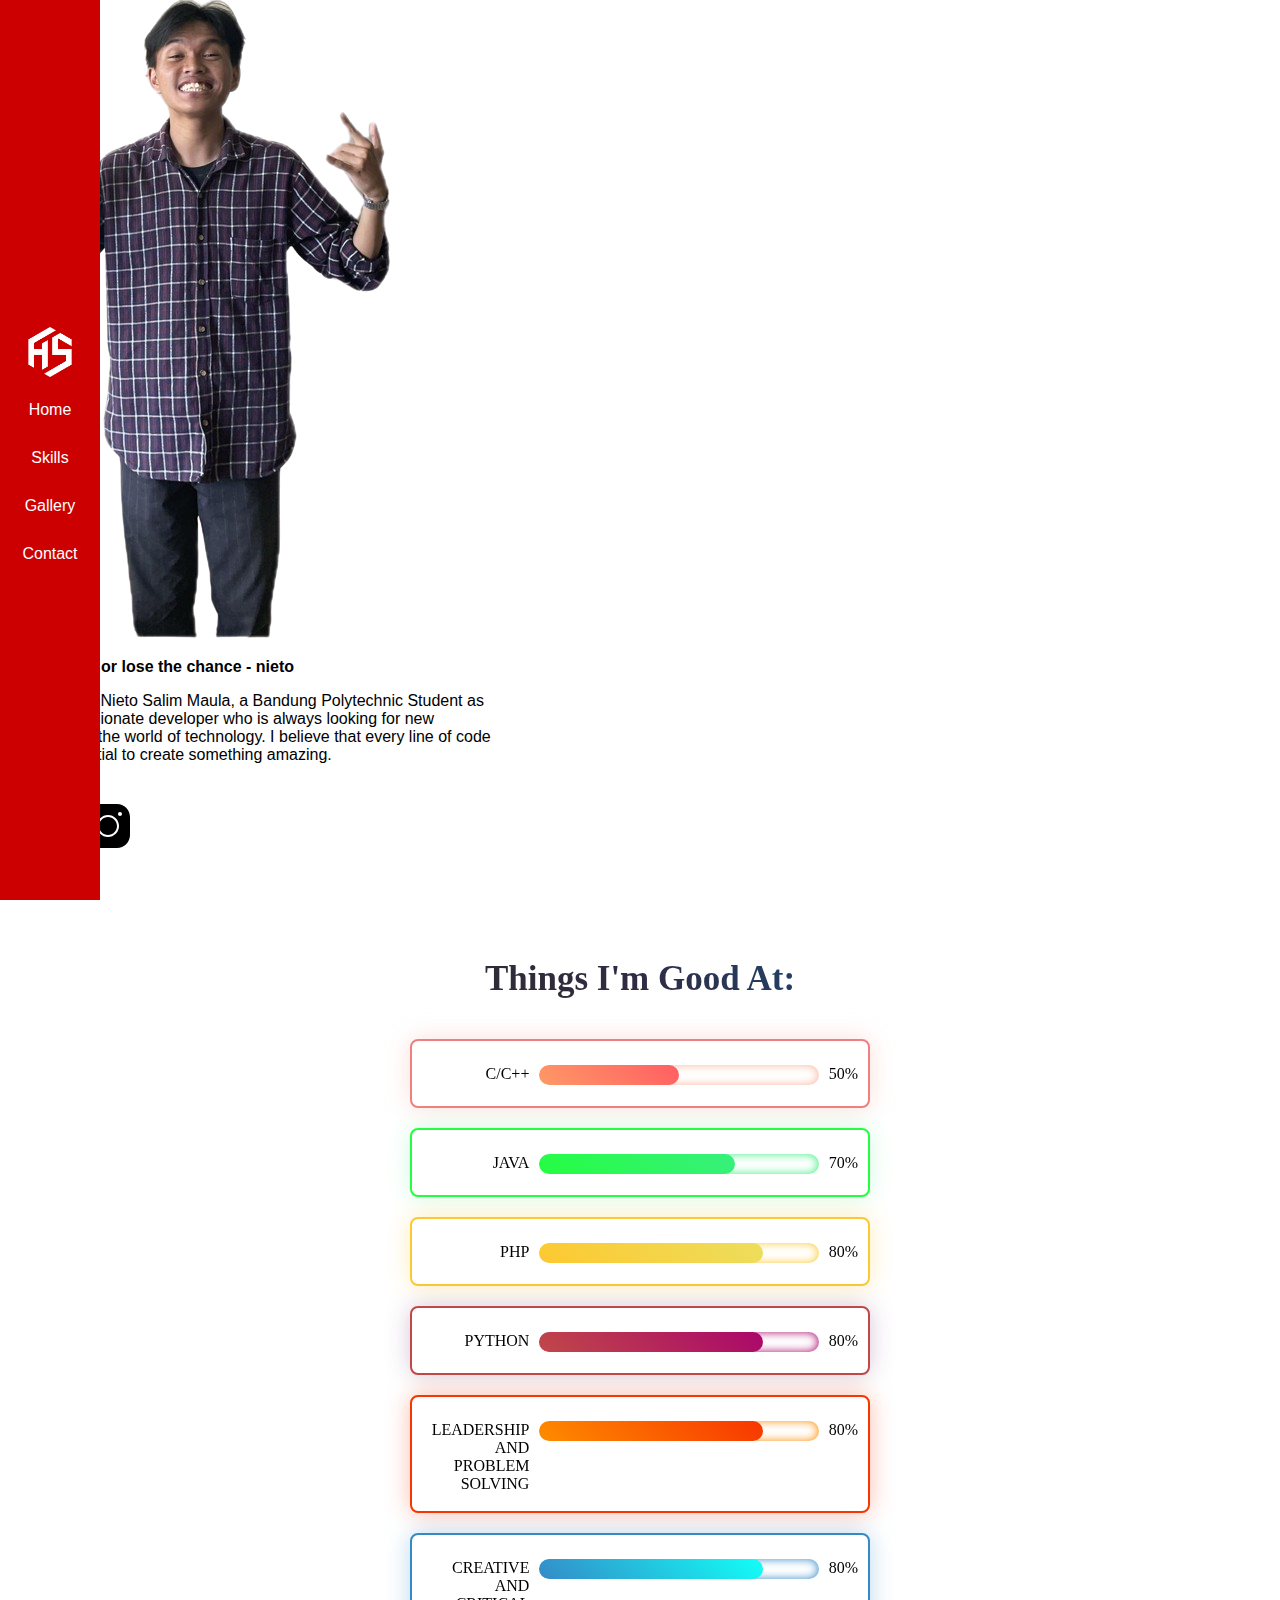
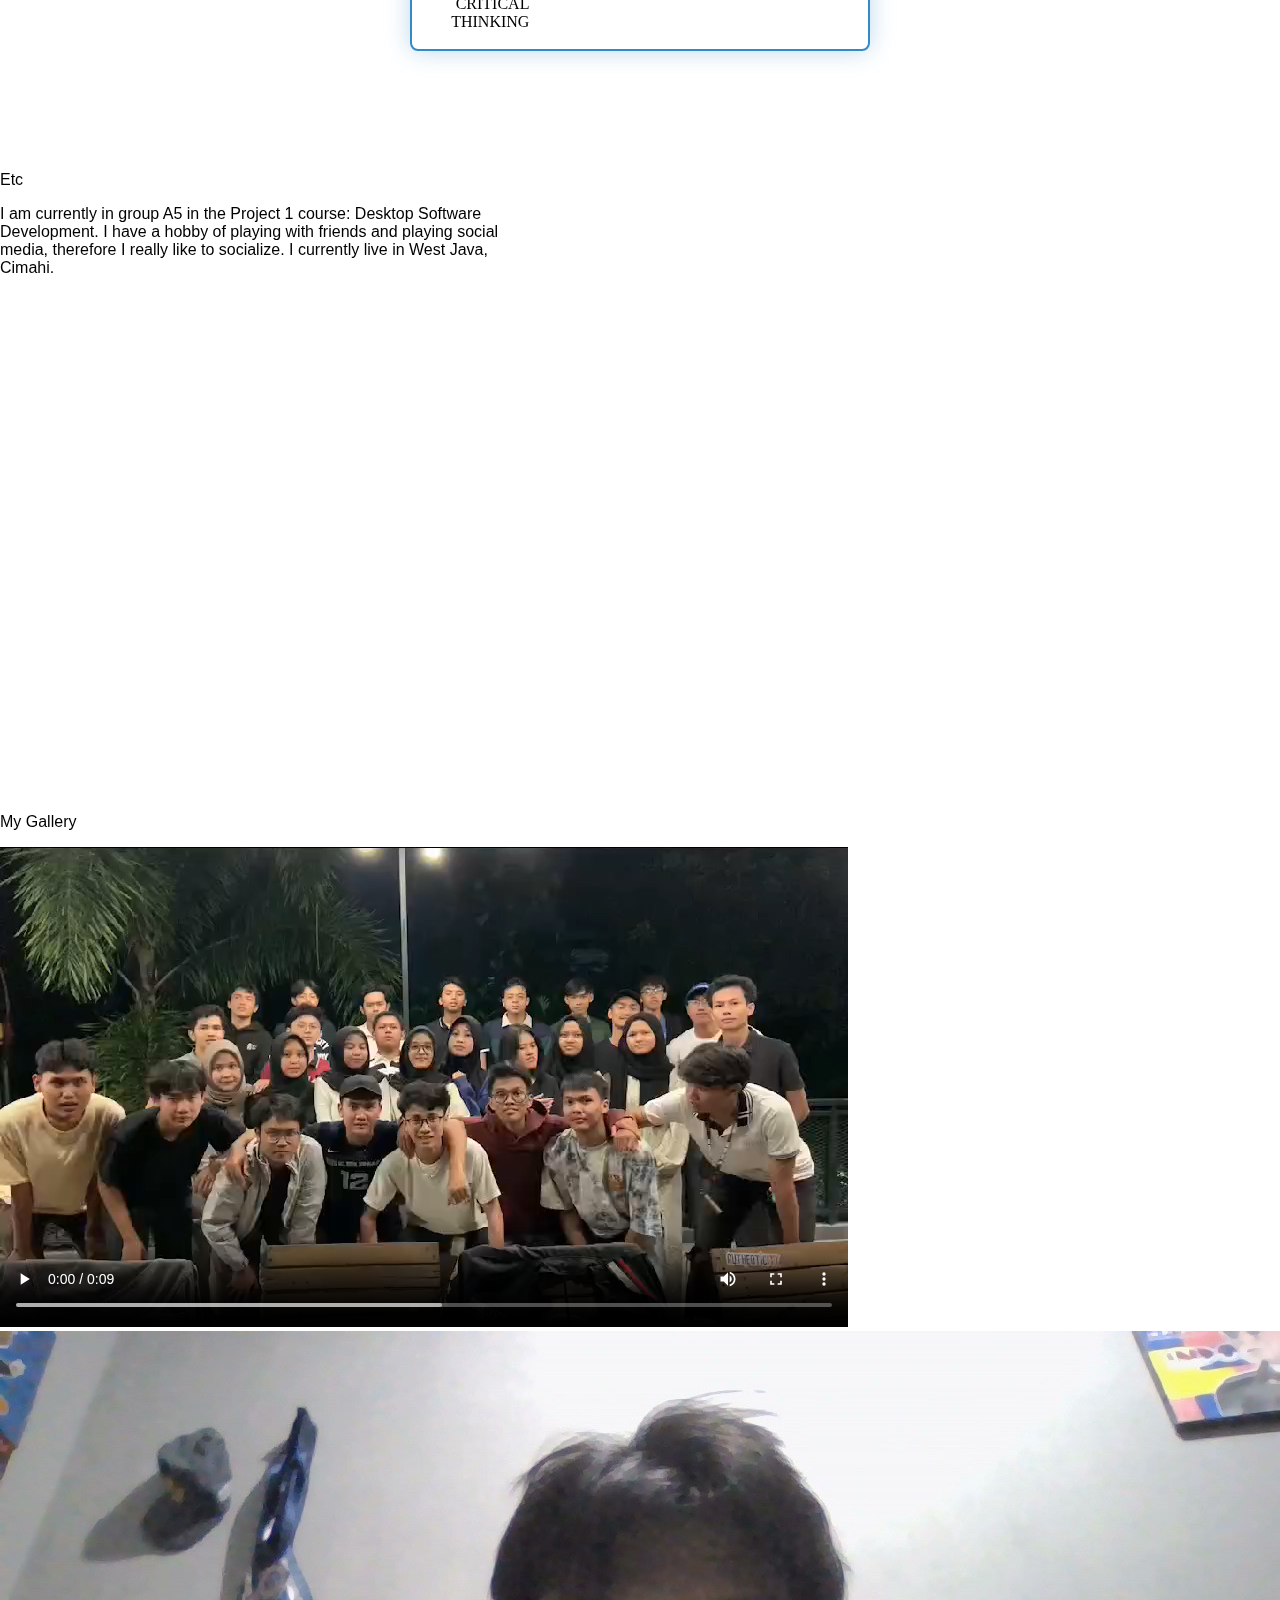
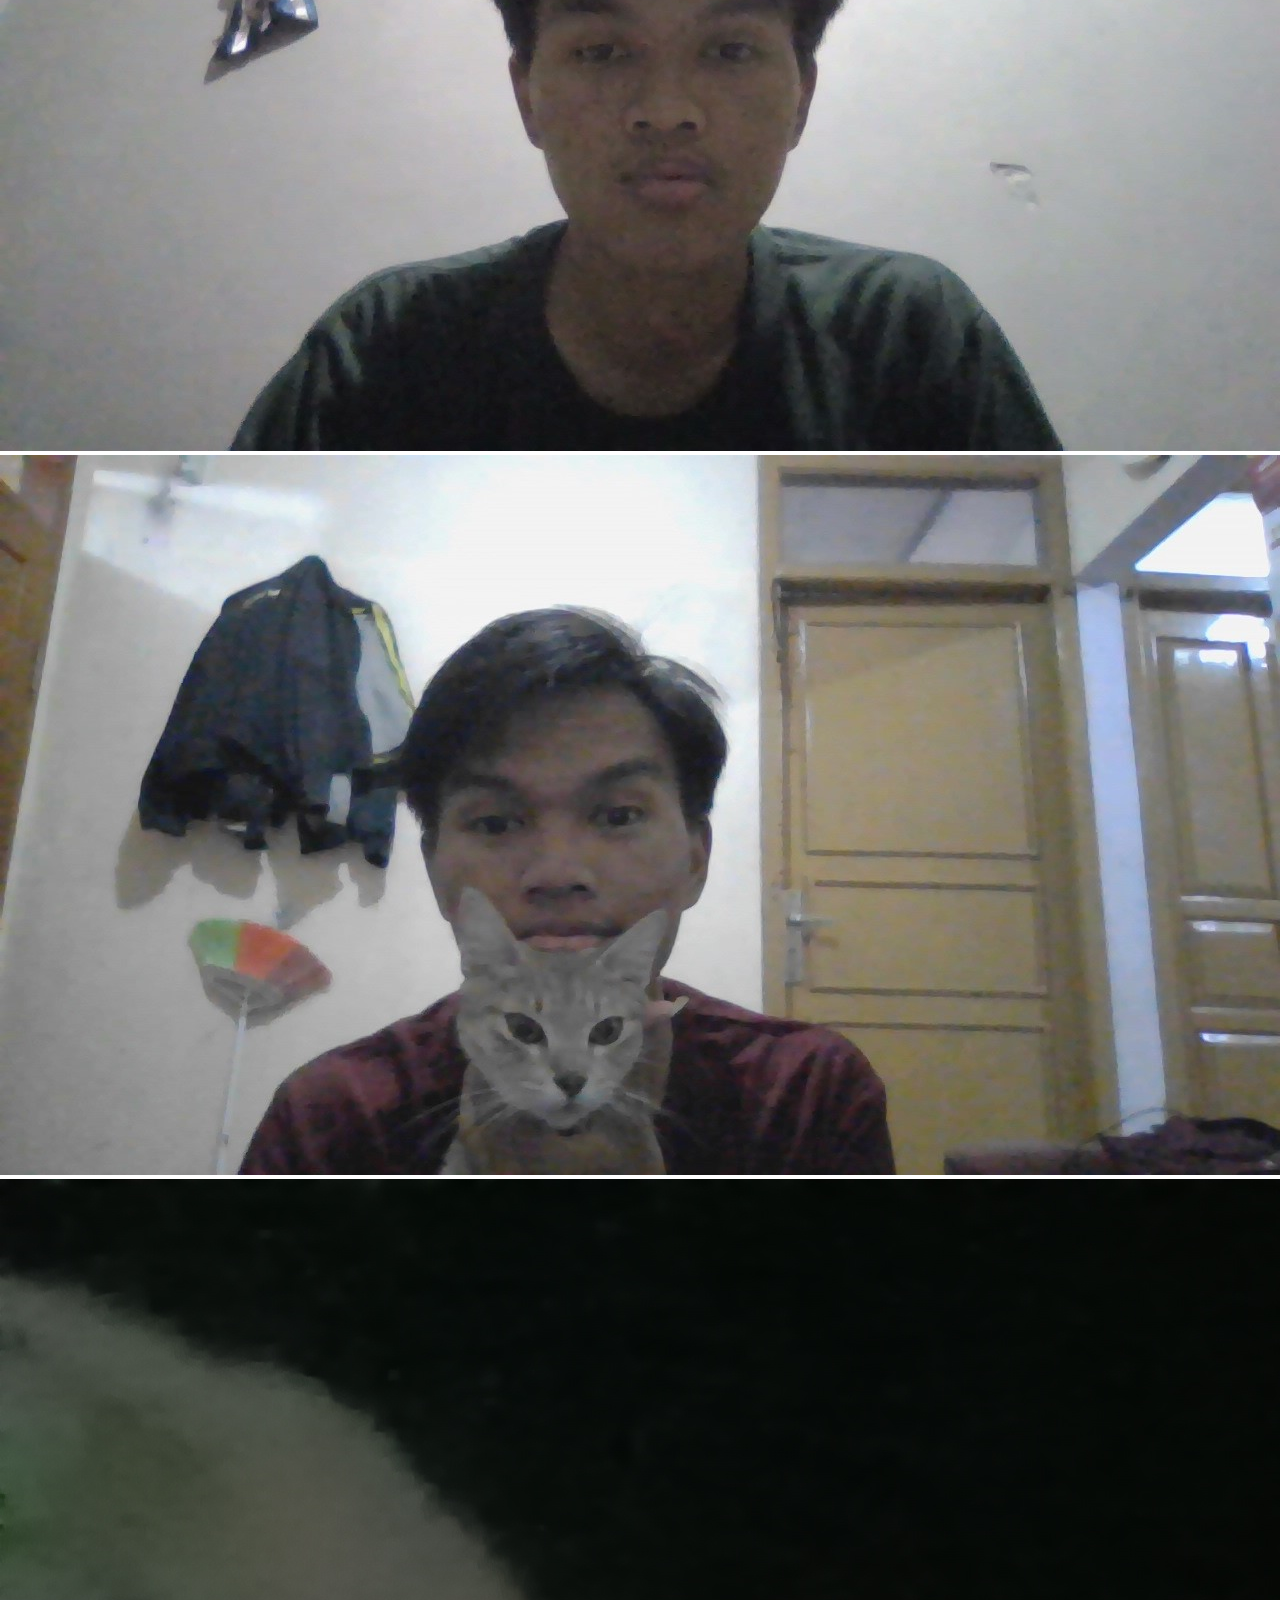
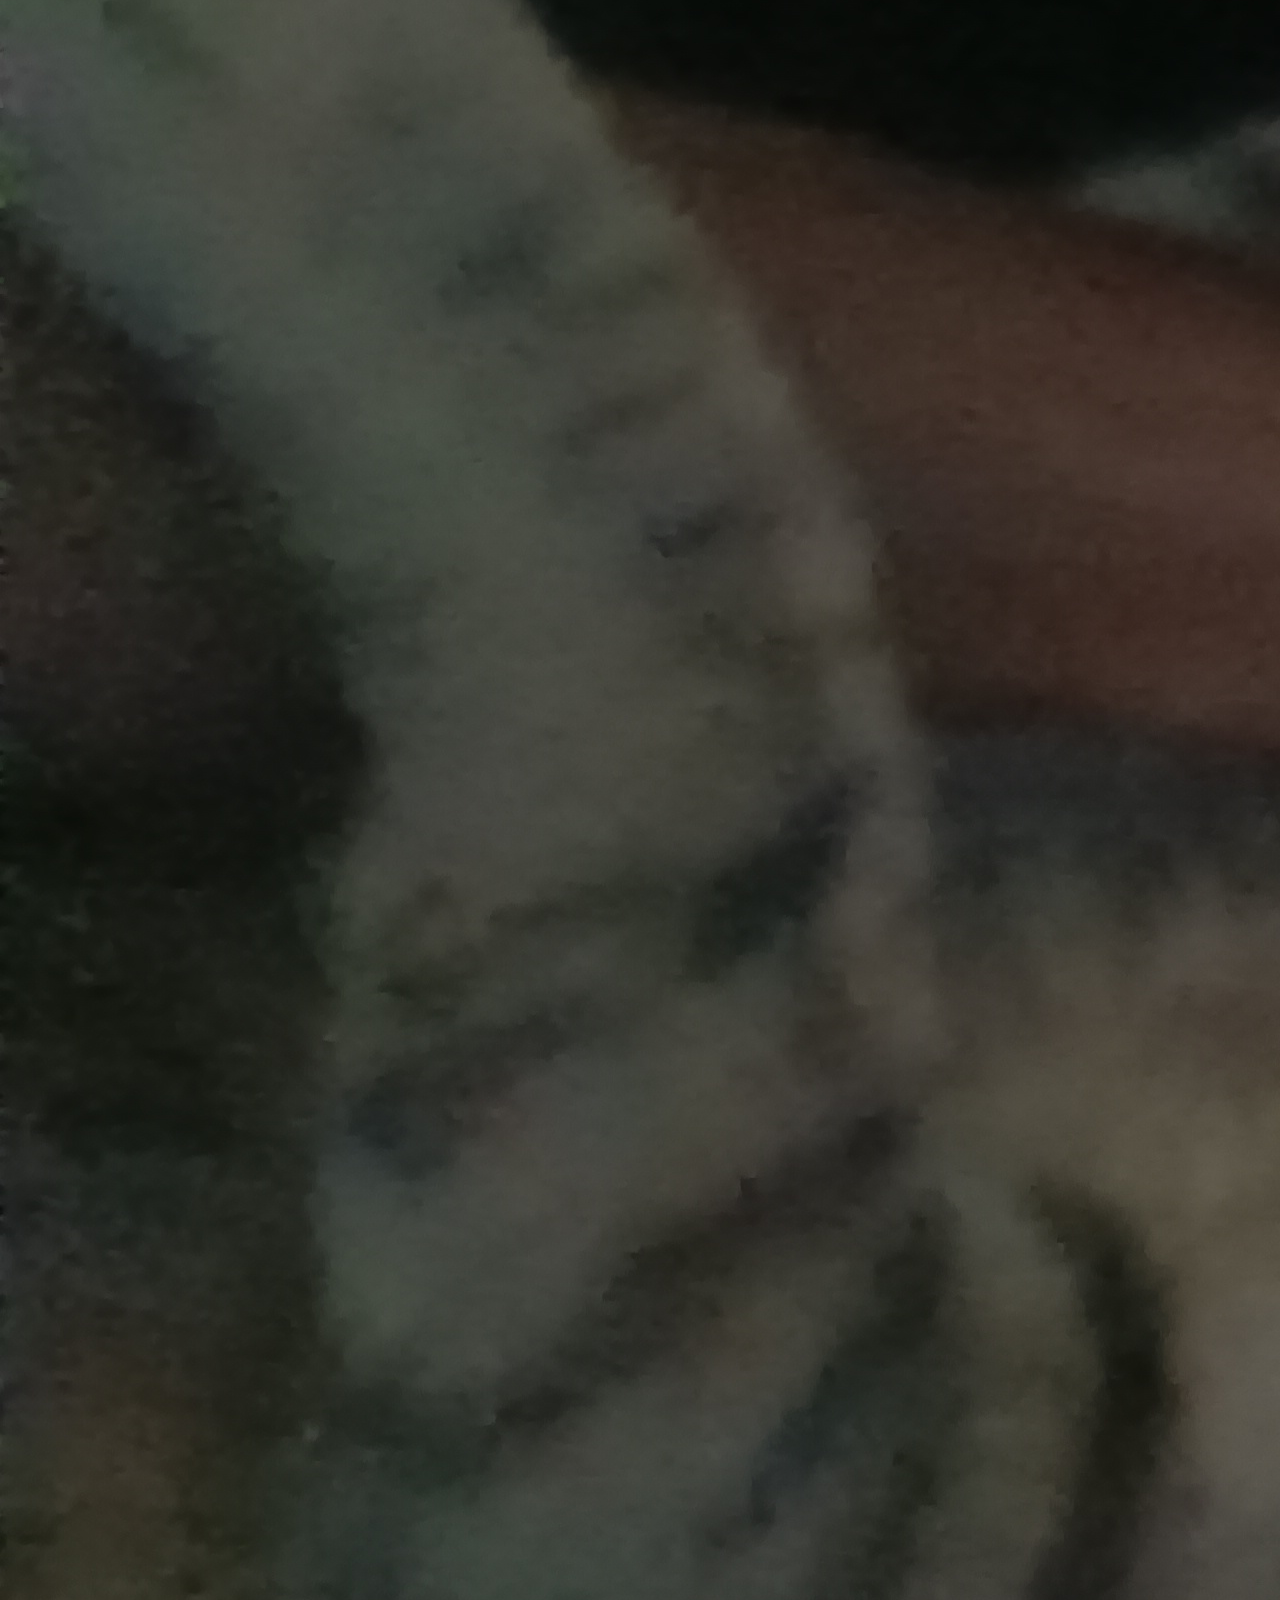
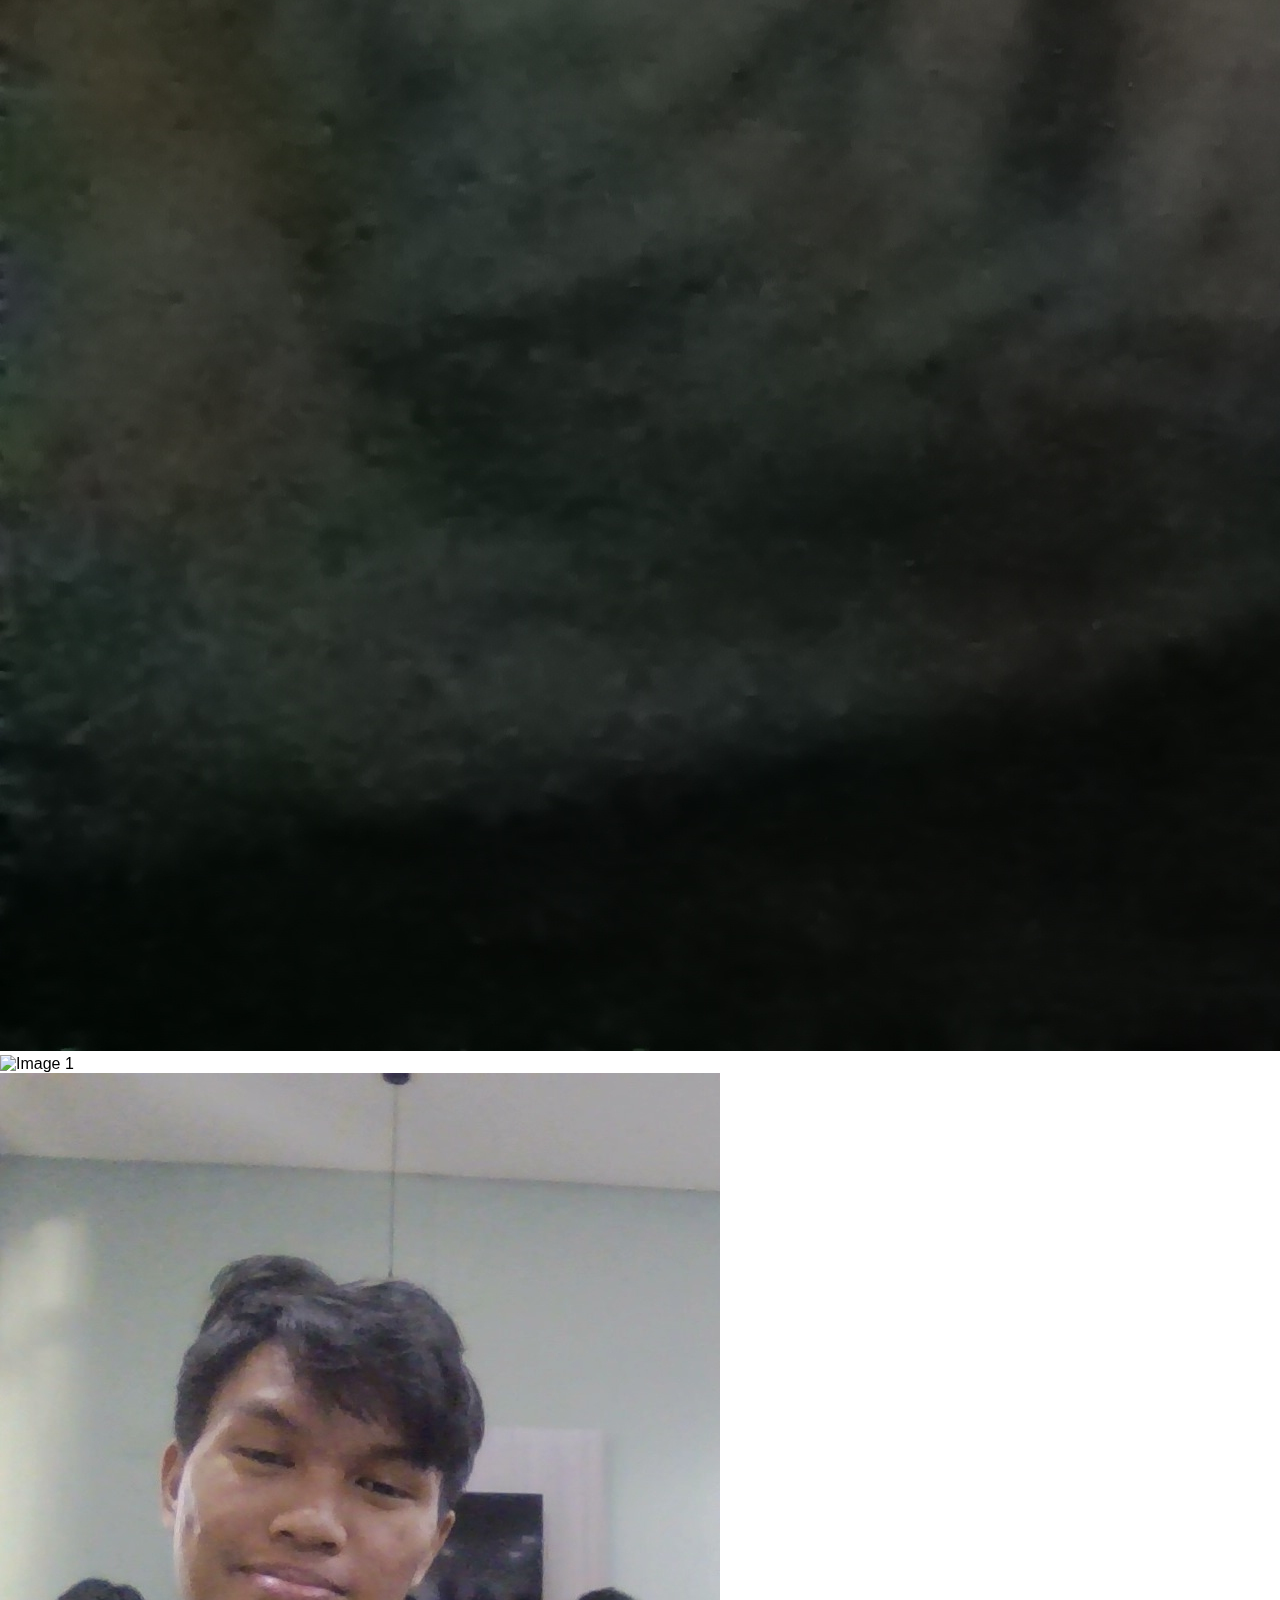
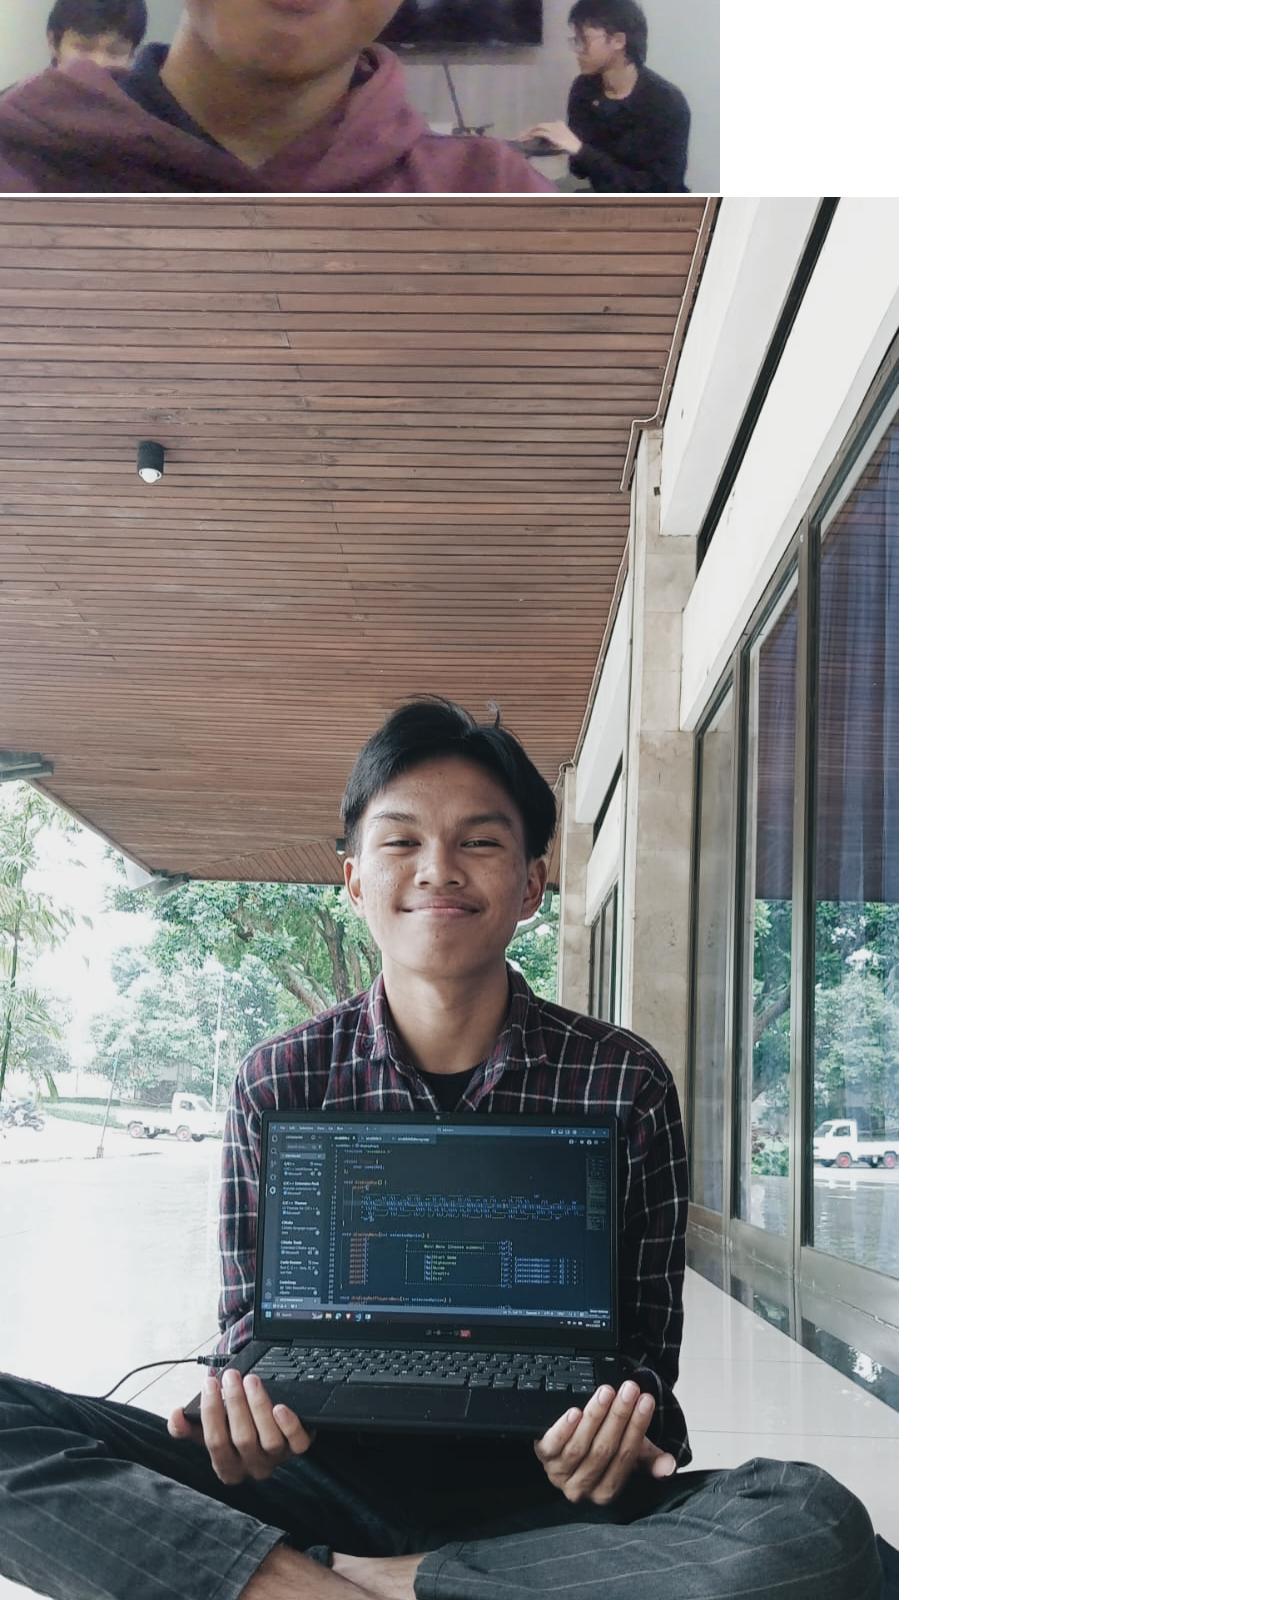
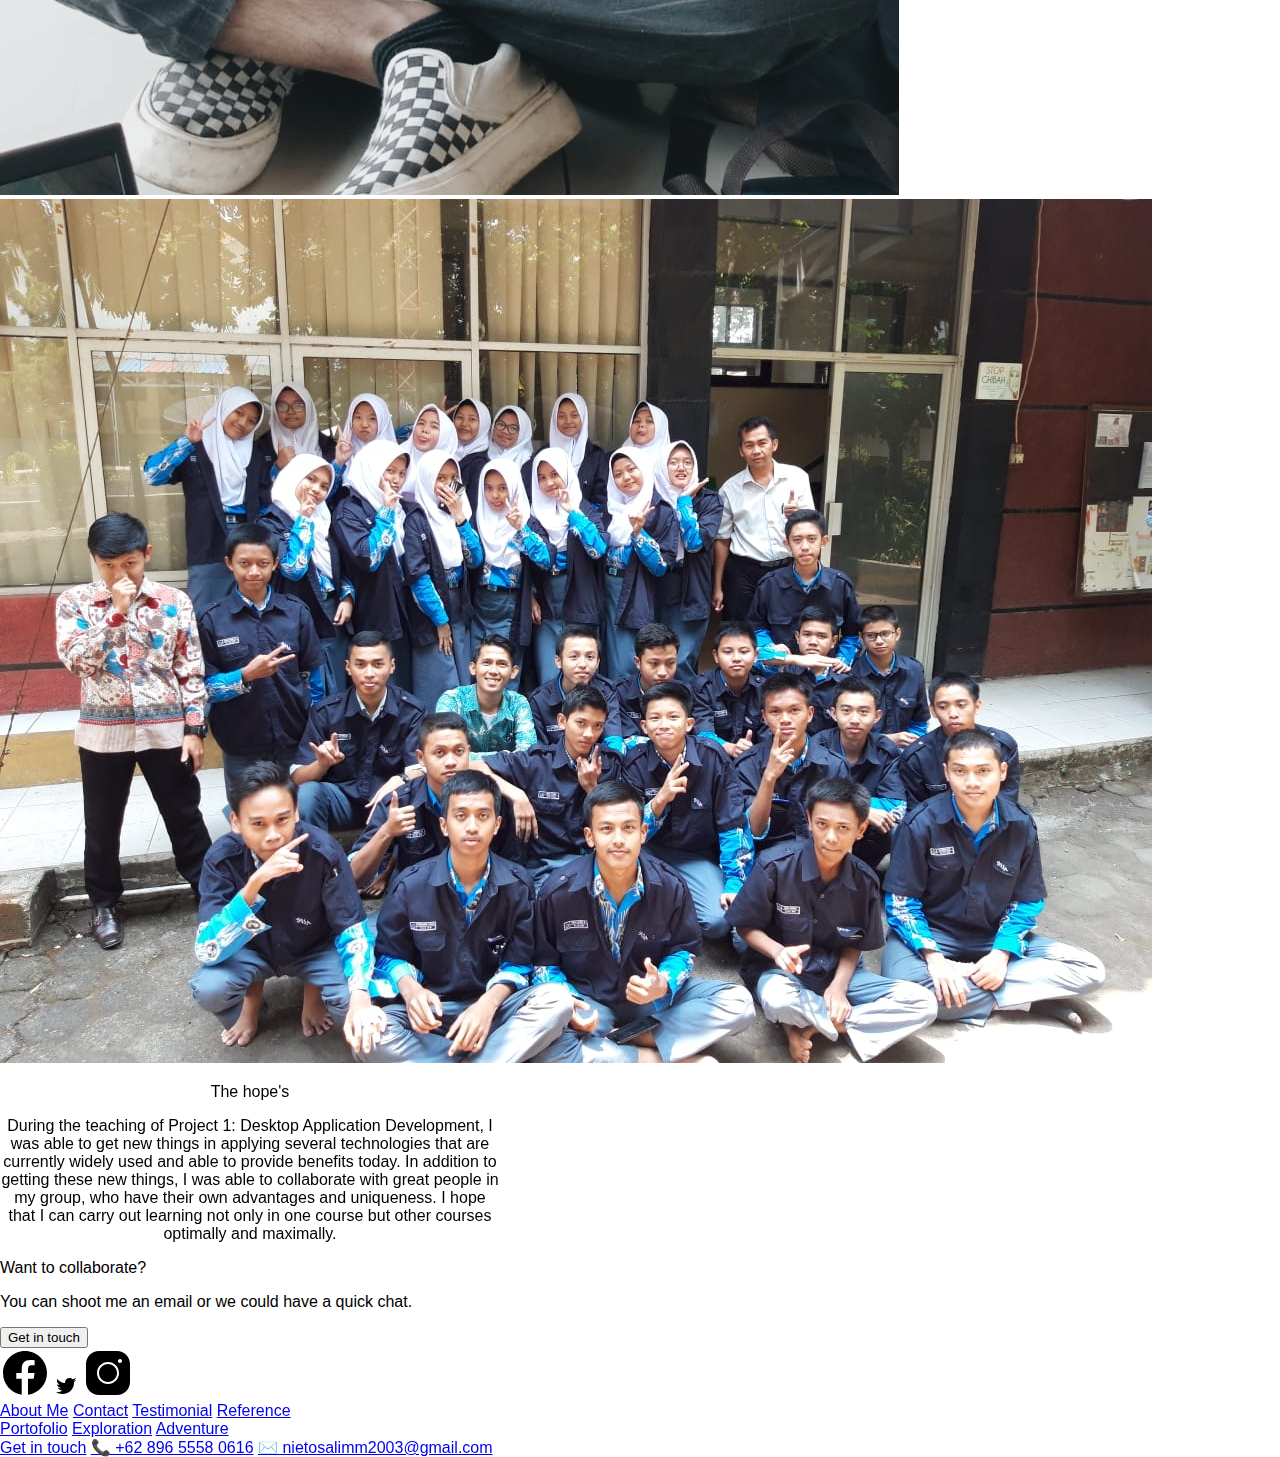
==== index.html @ 9c53ba87 "first web static" ====
<!DOCTYPE html>
<html lang="en">
<head>
    <meta charset="UTF-8">
    <meta http-equiv="X-UA-Compatible" content="IE=edge">
    <meta name="viewport" content="width=device-width, initial-scale=1.0">
    <title>A5 | Nieto Salim Maula</title>
    <link rel="stylesheet" type="text/css" href="css/styles.css" />
    <script src="https://cdn.tailwindcss.com"></script>
    <script>
        tailwind.config = {
            theme: {
                container: {
                    center: true,
                    padding: {
                        DEFAULT: "1rem",
                        lg: "135px"
                    }
                }
            }
        }
    </script>
</head>

<body>
    <!-- Header -->
    <section class="w-full bg-[#D0DDEB] h-screen">
        <div class="flex flex-col container h-full">
            <!-- Navbar -->
            <nav id="navbar">
                <ul>
                    <center>
                        <li><img src="img/a5logo.png" width="50" height="50"></li>
                        <li><a href="#home">Home</a></li>
                        <li><a href="#mySkills">Skills</a></li>
                        <li><a href="#gallery">Gallery</a></li>
                        <li><a href="#collaborate">Contact</a></li>
                    </center>
                </ul>
            </nav>                      
            <!-- End Navbar -->
    
            <!-- Introduction -->
            <section id="home">
                <div class="flex grow flex-row">
                    <!-- Right Side (Formerly Left Side) -->
                    <div class="hidden lg:grid w-1/2">
                        <img src="img/nieto-rmv.png" class="w-5/6 place-self-end mt-8" />
                    </div>
        
                    <!-- Left Side (Formerly Right Side) -->
                    <div class="flex flex-col justify-center lg:w-1/2 w-full pl-8 pr-8">
                        <p class="text-[40px] lg:text-[60px] leading-tight font-medium mb-4">
                            <b>Take the risk or lose the chance - nieto</b>
                        </p>
                        <p class="text-[24px] mb-8">
                            Welcome! I'm Nieto Salim Maula, a Bandung Polytechnic Student as well as a passionate developer who is always looking for new challenges in the world of technology. I believe that every line of code has the potential to create something amazing.
                        </p>
        
                        <div class="inline-flex mt-4 space-x-[24px]">
                            <button class="px-[16px] py-[8px] lg:text-[24px] lg:py-[12px] lg:px-[40px] bg-black rounded-full text-white hover:shadow-lg"><a href="https://drive.google.com/drive/folders/1TDR8lR7TidVUwy-FdUUFxjuRoNlSUWvR?usp=drive_link">Let's Work</a></button>
                        </div>
                        <div class="inline-flex space-x-[24px] mt-8">
                            <img src="img/icons8-facebook.svg" class="w-[24px]"/>
                            <img src="img/icons8-twitter.svg" class="w-[24px]"/>
                            <img src="img/icons8-instagram.svg" class="w-[24px]"/>
                        </div>
                    </div>
                </div>
            </section>
            <!-- End Introduction -->
        </div>
    </section>
    <!-- End Header -->

    <section id="mySkills" class="MySkills">
        <div class="container">
            <h2>Things I'm Good At:</h2>
                <div class="skills">
                    <span class="name">C/C++</span>
                        <div class="percent">
                            <div class="progress" style="width: 50%;"></div>
                        </div>
                    <span class="value">50%</span>
                </div>
                <div class="skills">
                    <span class="name">Java</span>
                        <div class="percent">
                            <div class="progress" style="width: 70%;"></div>
                        </div>
                    <span class="value">70%</span>
                </div>
                <div class="skills">
                    <span class="name">PHP</span>
                        <div class="percent">
                            <div class="progress" style="width: 80%;"></div>
                        </div>
                    <span class="value">80%</span>
                </div>
                <div class="skills">
                    <span class="name">Python</span>
                        <div class="percent">
                            <div class="progress" style="width: 80%;"></div>
                        </div>
                    <span class="value">80%</span>
                </div>
                <div class="skills">
                    <span class="name">Leadership and Problem Solving</span>
                        <div class="percent">
                            <div class="progress" style="width: 80%;"></div>
                        </div>
                    <span class="value">80%</span>
                </div>
                <div class="skills">
                    <span class="name">Creative and critical thinking</span>
                        <div class="percent">
                            <div class="progress" style="width: 80%;"></div>
                        </div>
                    <span class="value">80%</span>
                </div>
    </section>

    <!-- Portofolio -->
    <section id="gallery" class="w-full container mt-[100px]">
        <p class="text-[50px] font-bold"> Etc</p>
        <p class="text-[24px] mb-8">
            I am currently in group A5 in the Project 1 course: Desktop Software Development. I have a hobby of playing with friends and playing social media, therefore I really like to socialize. I currently live in West Java, Cimahi.
        </p>

        <center><iframe src="https://www.google.com/maps/embed?pb=!1m18!1m12!1m3!1d7922.16680124827!2d107.53746819057923!3d-6.880611870869131!2m3!1f0!2f0!3f0!3m2!1i1024!2i768!4f13.1!3m3!1m2!1s0x2e68e44f133c909d%3A0xe148c268acdb6478!2sKarangmekar%2C%20Kec.%20Cimahi%20Tengah%2C%20Kota%20Cimahi%2C%20Jawa%20Barat!5e0!3m2!1sid!2sid!4v1709049627277!5m2!1sid!2sid" width="800" height="500" style="border:0;" allowfullscreen="" loading="lazy" referrerpolicy="no-referrer-when-downgrade"></iframe></center>

        <div class="inline-flex space-x-[24px] mt-[80px] text-[20px] text-neutral-500 truncate">
            <p class="text-[50px] font-bold">My Gallery</p>
        </div>
        <div class="grid grid-cols-2 lg:grid-cols-3 gap-[40px] mt-[20px]">
            <div class="aspect-square bg-zinc-100 rounded-xl">
                <video controls class="object-cover w-full h-full rounded-xl">
                    <source src="img/nieto.mp4" type="video/mp4">
                    Your browser does not support the video tag.
                </video>
            </div>
            <div class="aspect-square bg-zinc-100 rounded-xl">
                <img src="img/nietopp1.jpg" alt="Image 1" class="object-cover w-full h-full rounded-xl">
            </div>
            <div class="aspect-square bg-zinc-100 rounded-xl">
                <img src="img/nietopp2.jpg" alt="Image 1" class="object-cover w-full h-full rounded-xl">
            </div>
            <div class="aspect-square bg-zinc-100 rounded-xl">
                <img src="img/nietopp3.jpg" alt="Image 1" class="object-cover w-full h-full rounded-xl">
            </div>
            <div class="aspect-square bg-zinc-100 rounded-xl">
                <img src="img/nietopp4.jpg" alt="Image 1" class="object-cover w-full h-full rounded-xl">
            </div>
            <div class="aspect-square bg-zinc-100 rounded-xl">
                <img src="img/nietopp5.jpg" alt="Image 1" class="object-cover w-full h-full rounded-xl">
            </div>
            <div class="aspect-square bg-zinc-100 rounded-xl">
                <img src="img/nietopp6.jpg" alt="Image 1" class="object-cover w-full h-full rounded-xl">
            </div>
            <div class="aspect-square bg-zinc-100 rounded-xl">
                <img src="img/nietopp7.jpg" alt="Image 1" class="object-cover w-full h-full rounded-xl">
            </div>
        </div>
    </section>
    <!-- End Portofolio -->

    <div class="border border-neutral-500 w-1/3 container my-[200px]"></div>
    
    <!-- Shop -->
    <section id="collaborate" class="flex flex-col lg:flex-row w-full container">
        <center>
            <div class="flex  flex-col w-full lg:w-1/2">
                <p class="text-[50px] font-bold">The hope's</p>
                <p class="text-[24px] w-10/12 mt-[12px]">During the teaching of Project 1: Desktop Application Development, I was able to get new things in applying several technologies that are currently widely used and able to provide benefits today. In addition to getting these new things, I was able to collaborate with great people in my group, who have their own advantages and uniqueness. I hope that I can carry out learning not only in one course but other courses optimally and maximally.</p>
            </div>
        </center>
    </section>
    <!-- End Shop -->

    <div class="border border-neutral-500 w-1/3 container my-[200px]"></div>

    <!-- Collaborate -->
    <section class="text-center">
        <p class="text-[50px]">Want to collaborate?</p>
        <p class="text-[24px]">You can shoot me an email or we could have a quick chat.</p>
        <div class="mt-[50px]">
            <button
            class="text-[24px] py-[12px] px-[40px] bg-black rounded-full text-white hover:shadow-lg">Get in touch</button>
       
        </div>
    </section>
    <!-- End Collaborate -->

    <!-- Footer -->
    <footer class="border-t bg-zinc-100 mt-[100px]">
        <div class="grid grid-cols-4 container py-[50px]">
            <div class="flex flex-col">
                <div class="w-[100px] h-[100px] bg-zinc-200 border-2 border-zinc-300 rounded-lg"></div>
                <div class="inline-flex space-x-[24px] mt-[24px] opacity-50">
                    <img src="img/icons8-facebook.svg" class="w-[24px]"/>
                    <img src="img/icons8-twitter.svg" class="w-[24px]"/>
                    <img src="img/icons8-instagram.svg" class="w-[24px]"/>
                </div>
            </div>
            <div class="flex flex-col space-y-4 text-zinc-500">
                <a href="#">About Me</a>
                <a href="#">Contact</a>
                <a href="#">Testimonial</a>
                <a href="#">Reference</a>
            </div>
            <div class="flex flex-col space-y-4 text-zinc-500">
                <a href="#">Portofolio</a>
                <a href="#">Exploration</a>
                <a href="#">Adventure</a>
            </div>
            <div class="flex flex-col space-y-4 text-zinc-500">
                <a href="#">Get in touch</a>
                <a href="#" class="mt-[24px] font-bold text-black">📞 +62 896 5558 0616</a>
                <a href="#" class="font-bold text-black">✉️ nietosalimm2003@gmail.com</a>
            </div>
        </div>

    </footer>
</body>

</html>
---- css/styles.css ----
body {
    font-family: Arial, sans-serif;
    margin: 0;
    padding: 0;
  }
  
  #navbar {
    background-color: #cc0000;
    color: white;
    display: flex;
    flex-direction: column;
    height: 100vh;
    justify-content: center;
    position: fixed;
    left: 0;
    top: 0;
    width: 100px;
  }
  
  #navbar ul {
    list-style: none;
    margin: 0;
    padding: 0;
  }
  
  #navbar li {
    margin: 10px 0;
  }
  
  #navbar a {
    color: white;
    display: block;
    padding: 10px 20px;
    text-decoration: none;
  }
  
  #navbar a:hover {
    background-color: #990000;
  }
  
  /* Add your sections here */
  
  #welcome-section {
    background-color: #f5f5f5;
    padding: 50px;
    text-align: center;
  }
  
  #projects {
    background-color: #ddd;
    padding: 50px;
    text-align: center;
  }
  
  #skills {
    background-color: #ccc;
    padding: 50px;
    text-align: center;
  }
  
  #contact {
    background-color: #eee;
    padding: 50px;
    text-align: center;
  }
  
  #contact a {
    background-color: #cc0000;
    color: white;
    display: block;
    padding: 10px 20px;
    text-decoration: none;
  }
  
  #contact a:hover {
    background-color: #990000;
  }

  #skills {
    background-color: #ccc;
    padding: 50px;
    text-align: center;
  }
  
  .skill-bar {
    background-color: #ddd;
    border: 1px solid #ccc;
    display: flex;
    justify-content: space-between;
    margin: 10px 0;
    padding: 10px;
    position: relative;
    width: 100%;
  }
  
  .skill-name {
    color: #333;
    font-size: 16px;
    font-weight: bold;
  }
  
  .skill-level {
    background-color: #cc0000;
    bottom: 0;
    height: 100%;
    left: 0;
    position: absolute;
    top: 0;
    width: 0;
  }
  
  .skill-level::before {
    content: "";
    background-color: #cc0000;
    border-radius: 5px;
    height: 10px;
    position: absolute;
    right: 0;
    top: 0;
    width: 100%;
  }

  /*************  My Skills Section CSS ************/

.MySkills{
    margin:0;
    font-family: 'Montserrat', serif;
    box-sizing: border-box;
    padding: 0;
    display: flex;
    justify-content: center;
    background: white;
    min-height: 100vh;
    align-items: center;
    justify-content: center;
  
  }
  
  .container
  {
    position: relative;
    width: 500PX;
  }
  
  .container h2{
    color: black;
    text-align: center;
    font-size: 35px;
    margin: 20px 0 40px;
  
    background: -webkit-linear-gradient(45deg, #302c2c, #302b43, #184f80);
    -webkit-background-clip: text;
    -webkit-text-fill-color: transparent;
  
  }
  
  .container .skills{
    position: relative;
    display: flex;
    margin: 20px 20px;
    padding: 24px 10px 18px;
    background: white;
    border-radius: 8px;
    overflow: hidden;
    border: 2px solid #f08080;
    transition: 0.5s;
    filter: drop-shadow(0 0 12px rgba(244, 154, 141, 0.32));
  }
  
  .container .skills:before{
    position: absolute;
    content: '';
    top: 0;
    left: 0;
    width: 100%;
    height: 50%
    background: rgba(255,255,255,.1);
    z-index: 10;
  }
  
  .name{
    position: relative;
    width: 110px;
    text-align: right;
    color: black;
    text-transform: uppercase;
  }
  
  .value{
    position: relative;
    width: 110;
    text-align: right;
    color: black;
    text-transform: uppercase;
  }
  
  .percent{
    position: relative;
    width: calc(100% - 150px);
    height: 20px;
    margin: 0 10px 3px;
    border-radius: 10px;
    background: #fff;
    box-shadow: inset 0 0 10px #F8B59B;
    overflow: hidden;
  }
  
  .progress{
    position: absolute;
    top: 0;
    left: 0;
    height: 100%;
    border-radius: 10px;
    background: linear-gradient(45deg, #ff9966, #ff5e62);
    animation: animate 4s ease-in-out forwards;
  }
  
  @keyframes animate {
    from{
      width: 0;
    }
  }
  
  @media(max-width: 600px){
  
    .name{
      font-size: 15px;
    }
  
    .value{
      font-size: 15px;
    }
  
    .container h2{
      font-size: 30px;
      margin: 0 0 40px;
    }
  
  
  }
  
  
  
  
  
  /******      Color Schemes           ******/
  
  .skills:nth-child(3) .progress{
    background: linear-gradient(45deg, #24FE41, #38ef7d);
  }
  
  .skills:nth-child(3) .percent{
    box-shadow: inset 0 0 10px #38ef7d;
  }
  
  .container .skills:nth-child(3){
    border: 2px solid #24FE41;
    filter: drop-shadow(0 0 12px rgba(56, 239, 125, 0.22));
  }
  
  
  .skills:nth-child(4) .progress{
    background: linear-gradient(45deg, #FDC830, #EDDE5D);
  }
  
  .skills:nth-child(4) .percent{
    box-shadow: inset 0 0 10px #FDC830;
  }
  
  .container .skills:nth-child(4){
    border: 2px solid #FDC830;
    filter: drop-shadow(0 0 12px rgba(253, 200, 48, 0.32));
  }
  
  .skills:nth-child(5) .progress{
    background: linear-gradient(45deg, #C04848, #AA076B);
  }
  
  .skills:nth-child(5) .percent{
    box-shadow: inset 0 0 10px #AA076B;
  }
  
  .container .skills:nth-child(5){
    border: 2px solid #C04848;
    filter: drop-shadow(0 0 12px rgba(72, 0, 72, 0.22));
  }
  
  .skills:nth-child(6) .progress{
    background: linear-gradient(45deg, #fe8c00, #f83600);
  }
  
  .skills:nth-child(6) .percent{
    box-shadow: inset 0 0 10px #fe8c00;
  }
  
  .container .skills:nth-child(6){
    border: 2px solid #f83600;
    filter: drop-shadow(0 0 12px rgba(248, 54, 0, 0.32));
  }
  
  .skills:nth-child(7) .progress{
    background: linear-gradient(45deg, #348AC7,#12FFF7);
  }
  
  .skills:nth-child(7) .percent{
    box-shadow: inset 0 0 10px #348AC7;
  }
  
  .container .skills:nth-child(7){
    border: 2px solid #348AC7;
    filter: drop-shadow(0 0 12px rgba(52, 138, 199, 0.32));
  }
  
  
  /************ Skills Section CSS End **********/
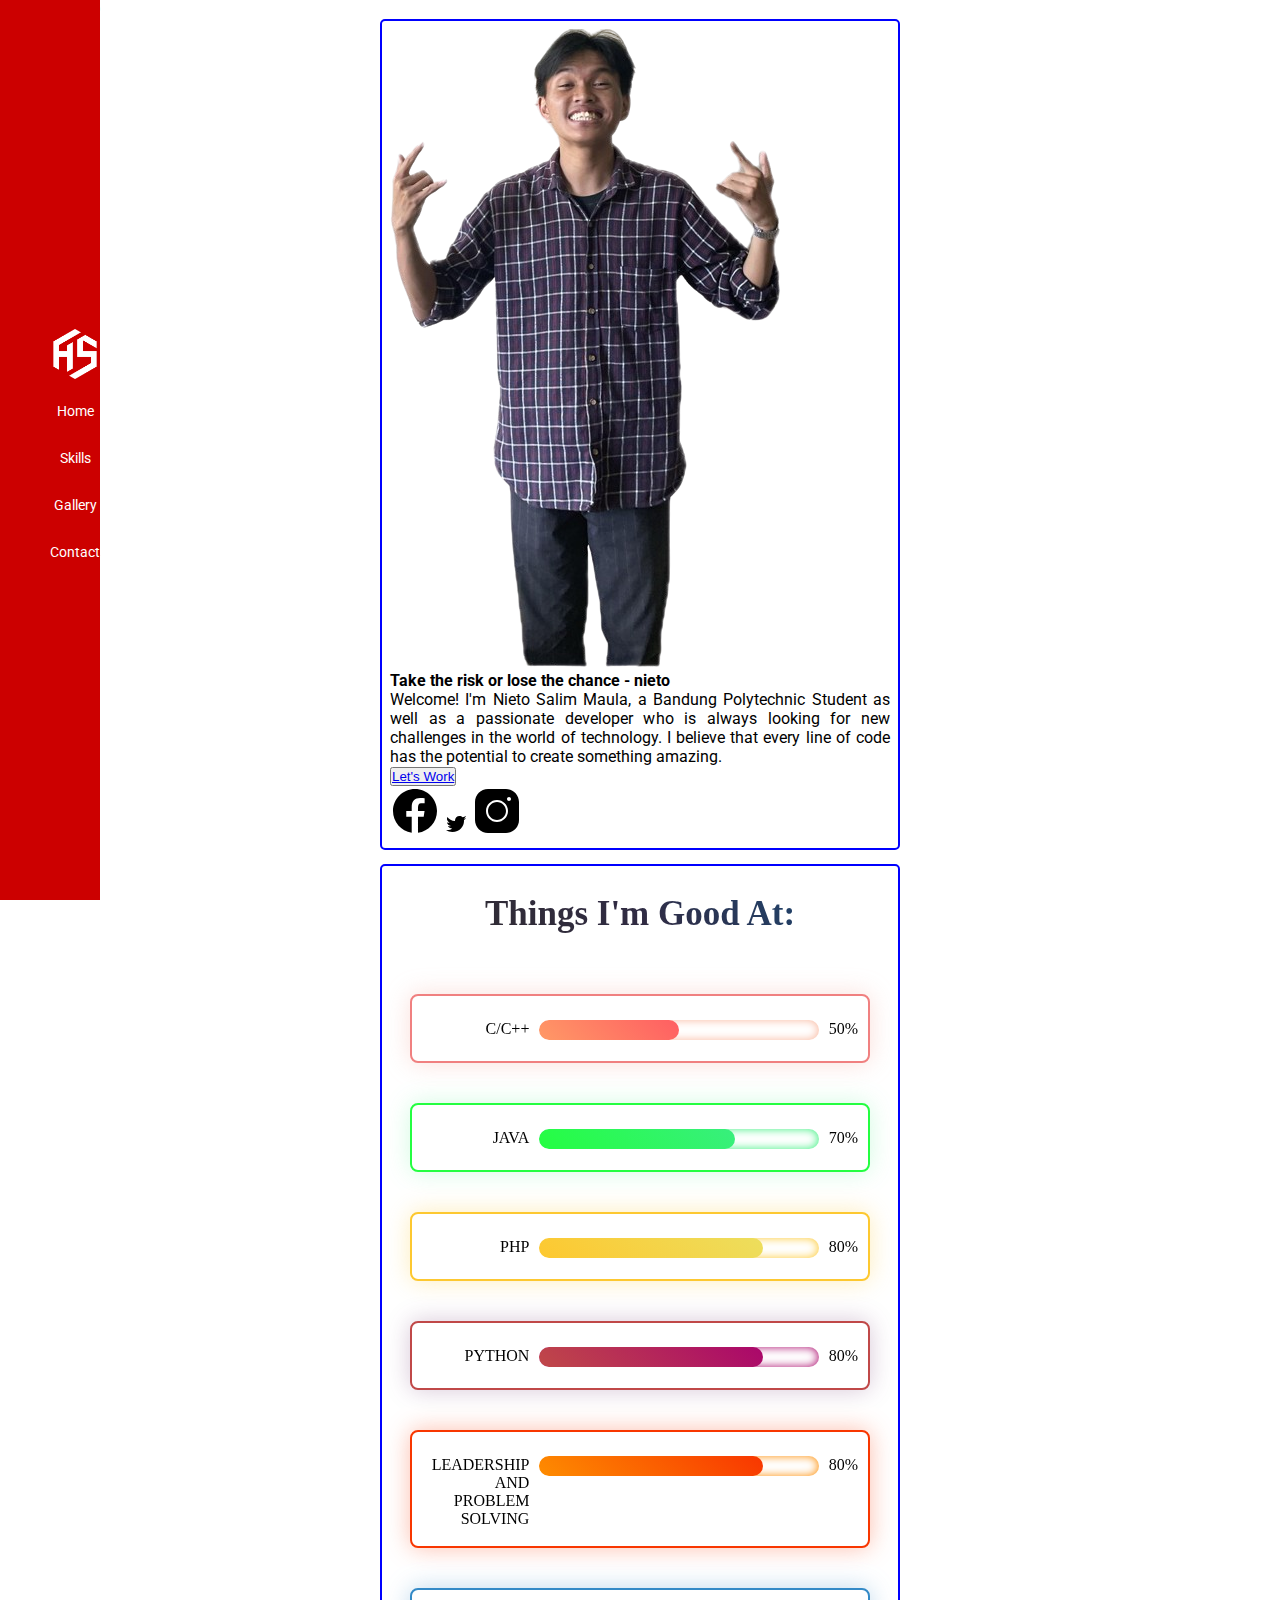
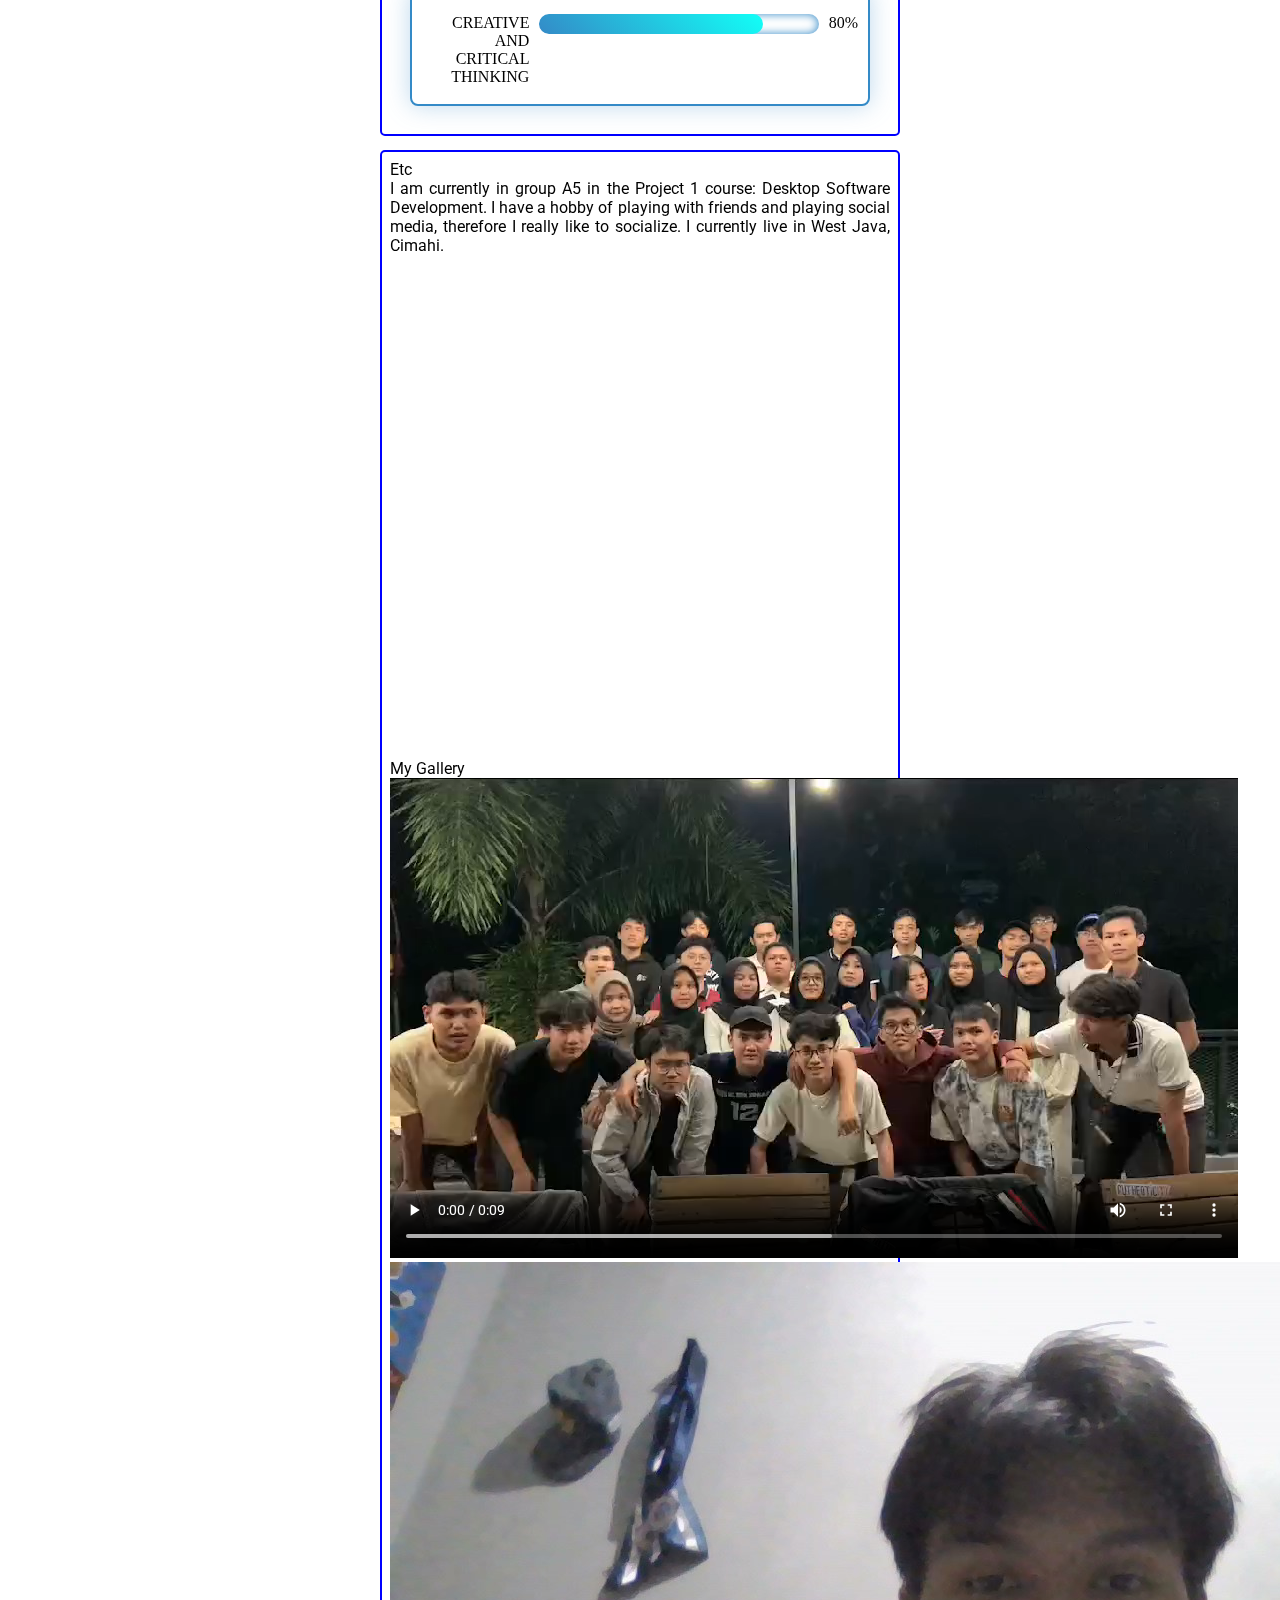
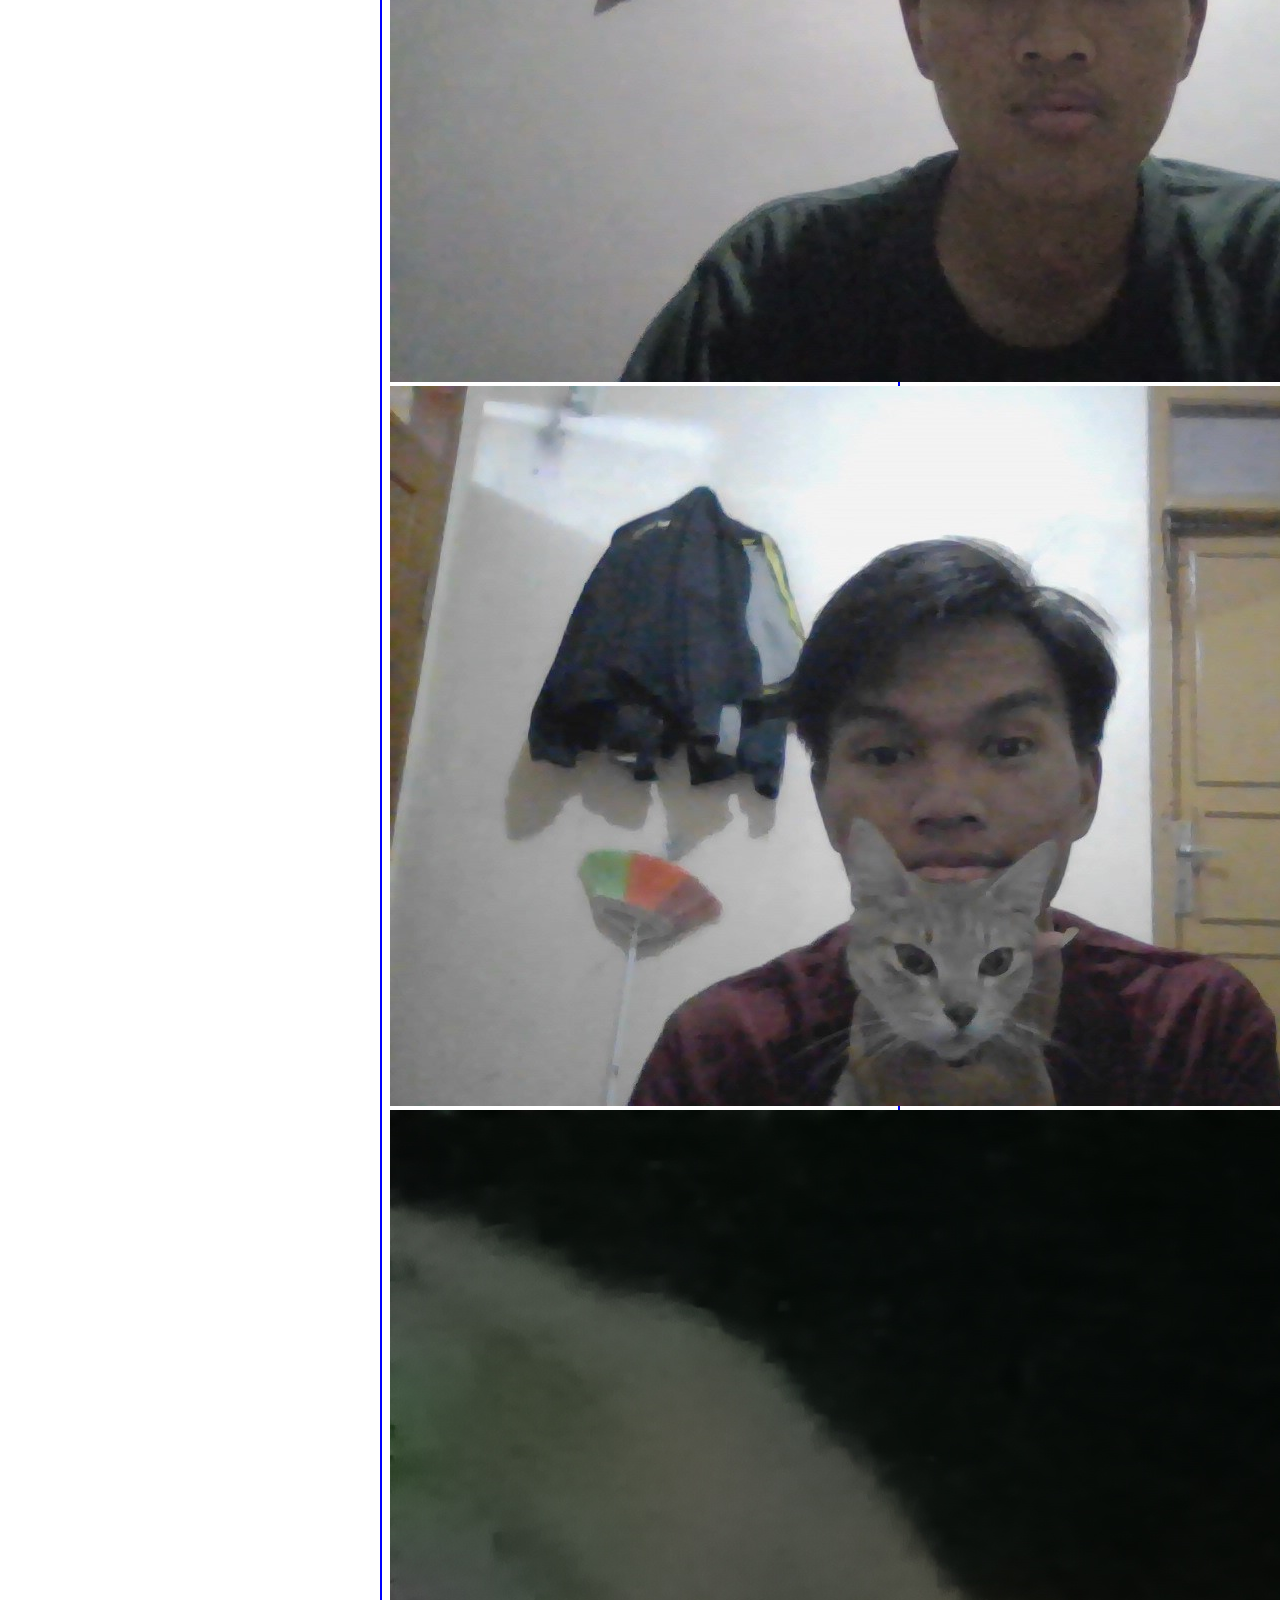
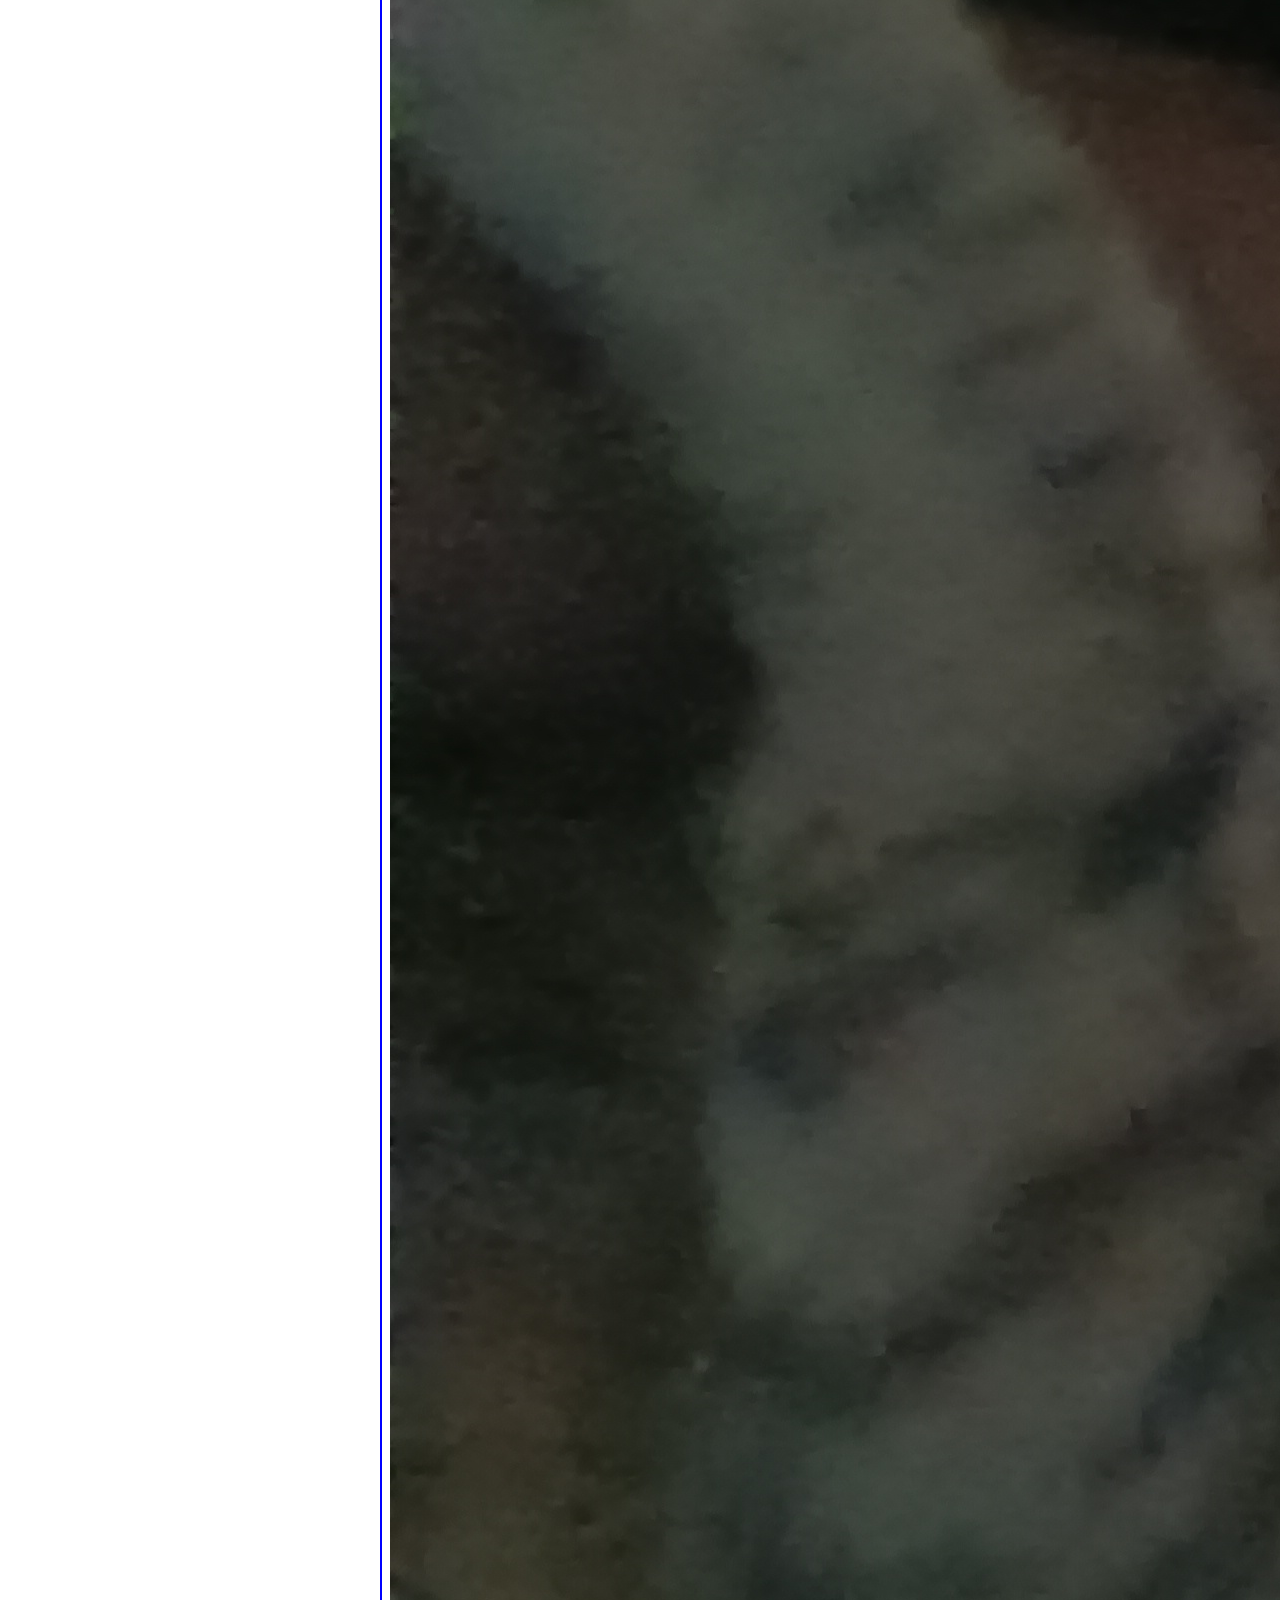
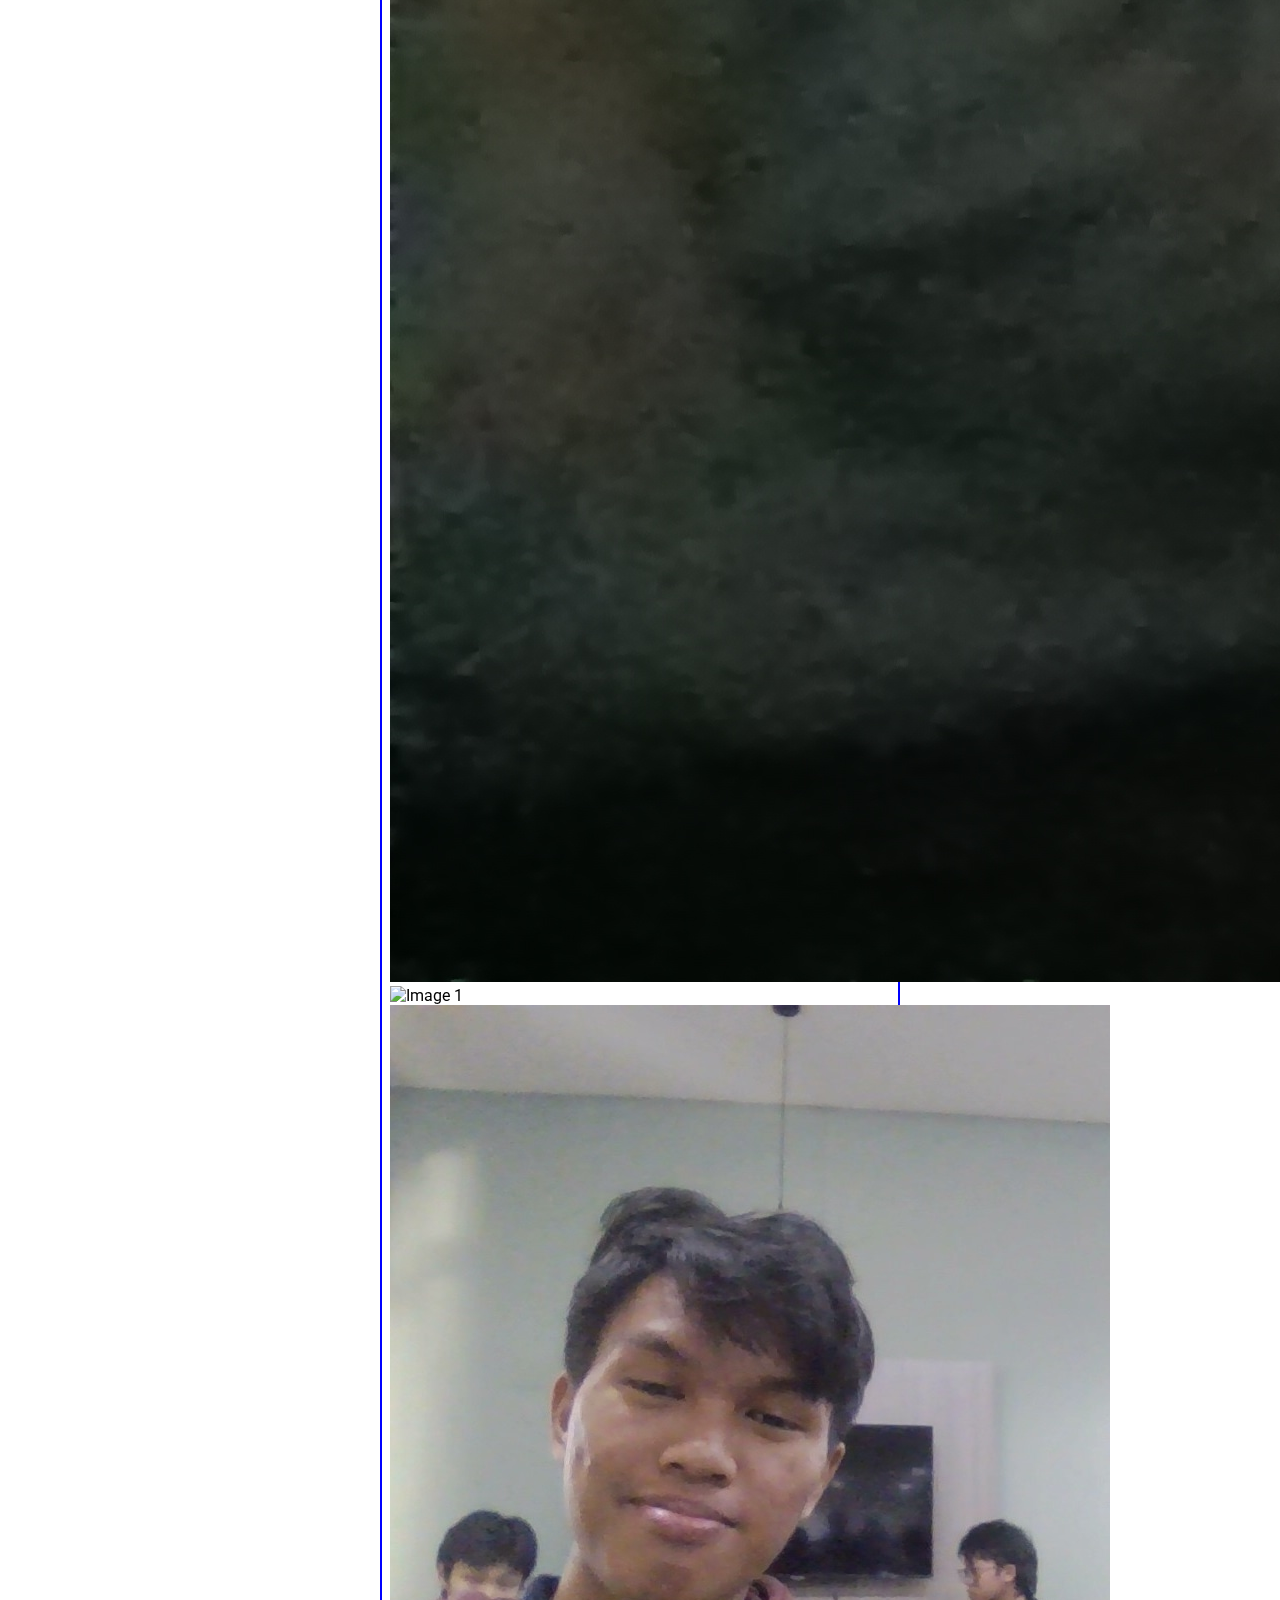
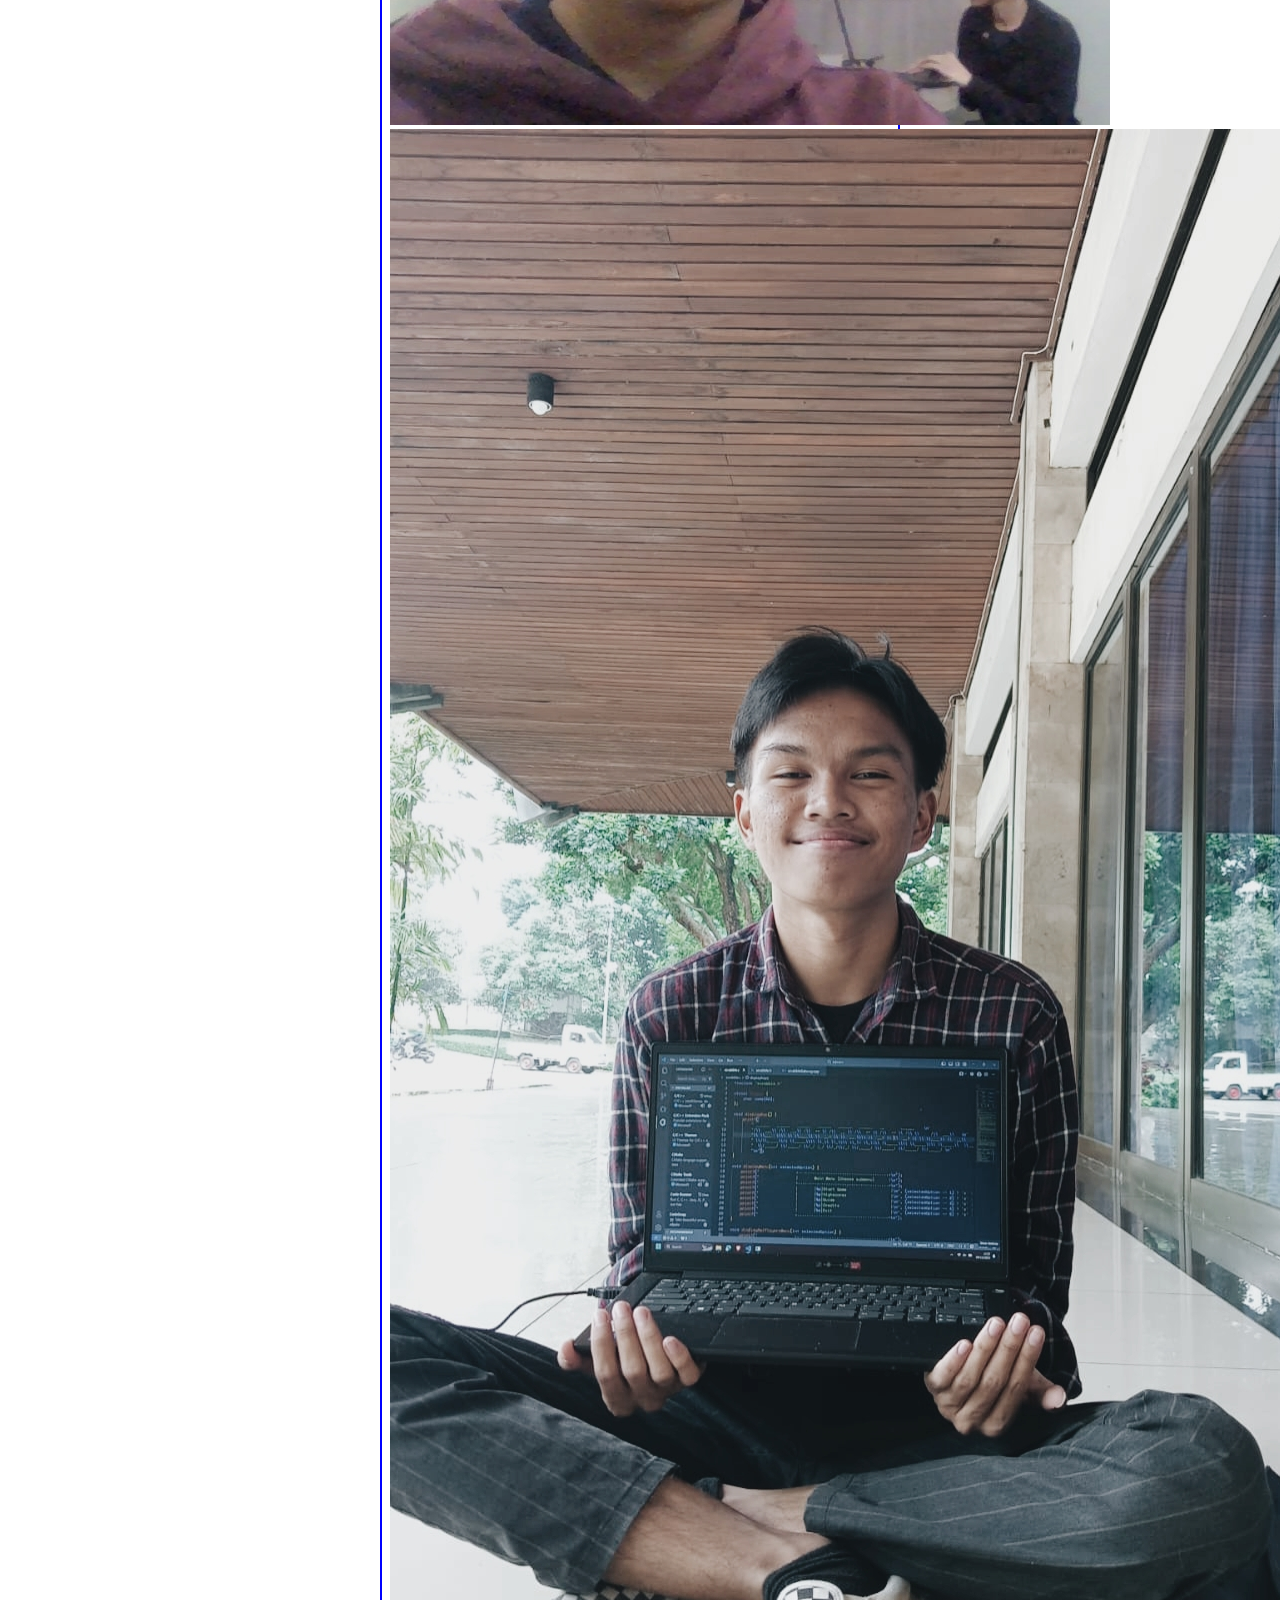
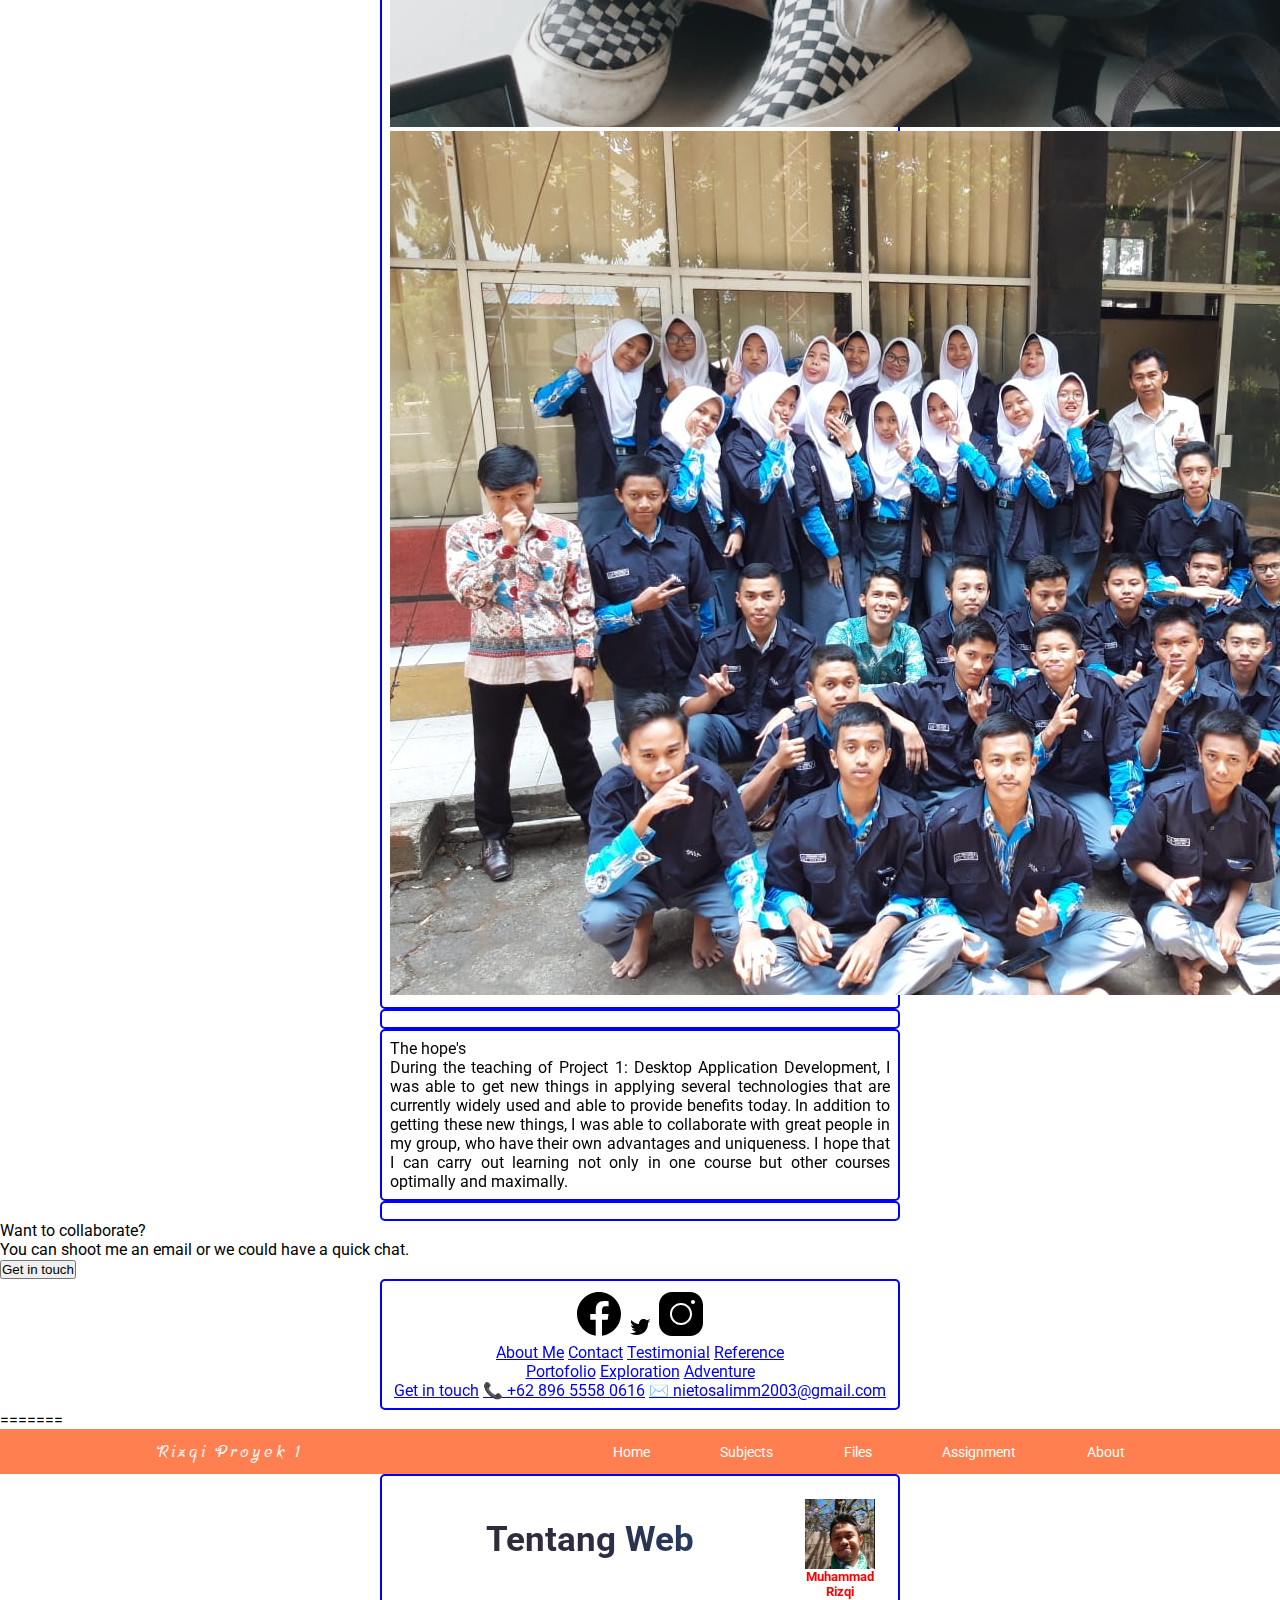
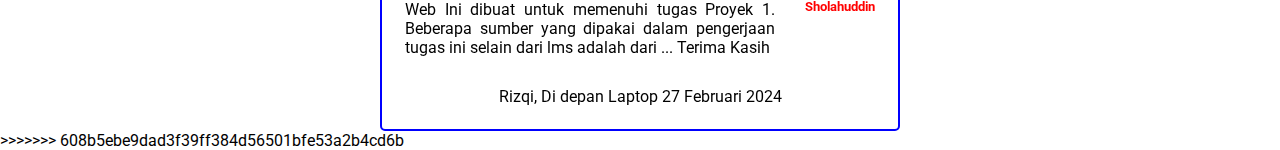
==== commit 4df95d41: "Merge changes from remote repository" ====
--- a/index.html
+++ b/index.html
@@ -1,5 +1,6 @@
 <!DOCTYPE html>
 <html lang="en">
+<<<<<<< HEAD
 <head>
     <meta charset="UTF-8">
     <meta http-equiv="X-UA-Compatible" content="IE=edge">
@@ -221,6 +222,59 @@
         </div>
 
     </footer>
+=======
+
+<head>
+    <meta charset="UTF-8">
+    <meta name="viewport" content="width=device-width, initial-scale=1.0">
+    <title>Proyek1 STr HTML 27 02 2024</title>
+    <link rel="stylesheet" href="css/style.css">
+    <link href="https://fonts.googleapis.com/css2?family=Roboto&family=Srisakdi&display=swap" rel="stylesheet">
+
+</head>
+
+<body>
+    <header>
+
+        <nav>
+            <div class="logo">
+                <h4>Rizqi Proyek 1</h4>
+            </div>
+            <ul>
+                <li><a href="#">Home</a></li>
+                <li><a href="#">Subjects</a></li>
+                <li><a href="#">Files</a></li>
+                <li><a href="#">Assignment</a></li>
+                <li><a href="#">About</a></li>
+            </ul>
+            <div class="menu-toggle">
+                <input type="checkbox">
+                <span></span>
+                <span></span>
+                <span></span>   
+            </div>
+        </nav>
+    </header>
+    <div class="container">
+    <main>
+        <div class="box flextwo">
+            <article>
+                <h2>Tentang Web</h2>
+                <p>Web Ini dibuat untuk memenuhi tugas Proyek 1. Beberapa sumber yang dipakai dalam pengerjaan tugas ini selain dari lms  adalah dari ... Terima Kasih</p>
+            </article>
+        </div>
+        <aside class="box flexone">
+            <img src="img/RIZQI.png" class="image"/>
+            <h5>Muhammad Rizqi Sholahuddin</h5>
+        </aside>
+    </main>
+    <footer class="box">
+        Rizqi, Di depan Laptop 27 Februari 2024
+    </footer>
+    </div>
+</div>
+    <script src="js/main.js"></script>
+>>>>>>> 608b5ebe9dad3f39ff384d56501bfe53a2b4cd6b
 </body>
 
 </html>--- a/css/styles.css
+++ b/css/styles.css
@@ -239,10 +239,6 @@
   
   }
   
-  
-  
-  
-  
   /******      Color Schemes           ******/
   
   .skills:nth-child(3) .progress{
--- a/css/style.css
+++ b/css/style.css
@@ -0,0 +1,182 @@
+* {
+  margin: 0;
+  padding: 0;
+}
+body {
+  font-family: "Roboto", sans-serif;
+  overflow-x: hidden;
+}
+/*navbar*/
+nav {
+  display: flex;
+  background-color: coral;
+  justify-content: space-around;
+  /* padding: 20px 0; atas bawah 20  kiri kanan 0 */
+  /* atur padding dengan flex */
+  height: 45px;
+  align-items: center;
+  color: whitesmoke;
+}
+nav ul {
+  display: flex;
+  list-style: none;
+  width: 40%;
+  justify-content: space-between;
+  transition: all 0.4s;
+}
+nav .logo {
+  font-family: "Srisakdi", cursive;
+  letter-spacing: 3px; /*space antar char*/
+}
+
+nav ul li a {
+  text-decoration: none;
+  color: white;
+  font-size: 0.9rem;
+}
+
+nav ul li a:hover {
+  color: teal;
+}
+  /* hamburger menu */
+  .menu-toggle{
+    display: none; 
+    flex-direction: column;
+    height: 17px;
+    justify-content: space-between;
+    position: relative;
+ }
+ .menu-toggle input{
+     position: absolute;
+     top:-5px;
+     left:-3px;
+     width:21px;
+     height: 21px;
+     opacity: 0;
+     cursor: pointer;
+     z-index: 2;
+ }
+ .menu-toggle span{
+     display: block;
+     width: 21px;
+     height: 2px;
+     background-color: whitesmoke;
+     border-radius: 3px;
+     transition: all 0.7s;
+ }
+
+   /*x on hamburger menu*/
+   .menu-toggle span:nth-child(2){
+    transform-origin: left center;
+  }
+  
+  .menu-toggle span:nth-child(4){
+    transform-origin: left center;
+  }
+  
+  .menu-toggle input:checked ~ span:nth-child(2){
+    transform: rotate(45deg) ;
+  }
+  
+  .menu-toggle input:checked ~ span:nth-child(4){
+    transform: rotate(-45deg) ;
+  }
+  /* invis span ke 2 / child ke 3 */
+  .menu-toggle input:checked ~ span:nth-child(3){
+    width: 0%;
+    opacity: 0;
+    transition: .1s
+  }
+
+  .image {
+   
+    width: 100%;
+    height: auto;  
+    max-width: 140px;
+    display: block;
+    margin-left: auto;
+    margin-right: auto;
+}
+
+.container {
+    display: flex;
+    flex-direction: column;
+
+    border: 2px solid blue;
+    padding: 8px;
+    border-radius: 5px;
+    margin: 0 auto;
+
+}
+main {
+    display: flex;
+    flex-direction: row;
+}
+
+.box {
+    margin: 5px;
+    padding: 10px;
+    border-radius: 5px;
+}
+/* supaya ada jarak antar box  */
+.flexone{
+flex-grow: 1;
+}
+.flextwo{
+    flex-grow: 2;
+    }
+footer {
+    text-align: center;
+}
+h2 {
+  
+    text-align: center;
+    color: brown;
+    text-justify: inter-word;
+    word-wrap: break-word;
+
+}
+h5 {
+  text-align: center;
+  color: red;
+  word-wrap: break-word;
+ 
+}
+p {
+    text-align: justify;
+    text-justify: inter-word;
+}
+@media screen and (max-width: 768px) {
+    nav ul{
+      width: 50%;
+    }
+  }
+
+  @media screen and (max-width: 576px) {
+   .menu-toggle{
+       display: flex;
+   }
+   main{
+       flex-direction: column-reverse;
+   }
+    nav ul{
+      position: absolute;
+      right:0;
+      top: 0;
+      width: 50%;
+      flex-direction: column;
+      height: 100vh;
+      justify-content:space-evenly;
+      align-items: center;
+      background-color: coral;
+      /* transform: translateX(100%);  */
+      transition: all 0.72s;
+      opacity: 0;
+      z-index: 2;
+    }
+    nav ul.menushow{
+        opacity: 0.5;
+        /* transform: translateX(0); */
+    }
+  }
+
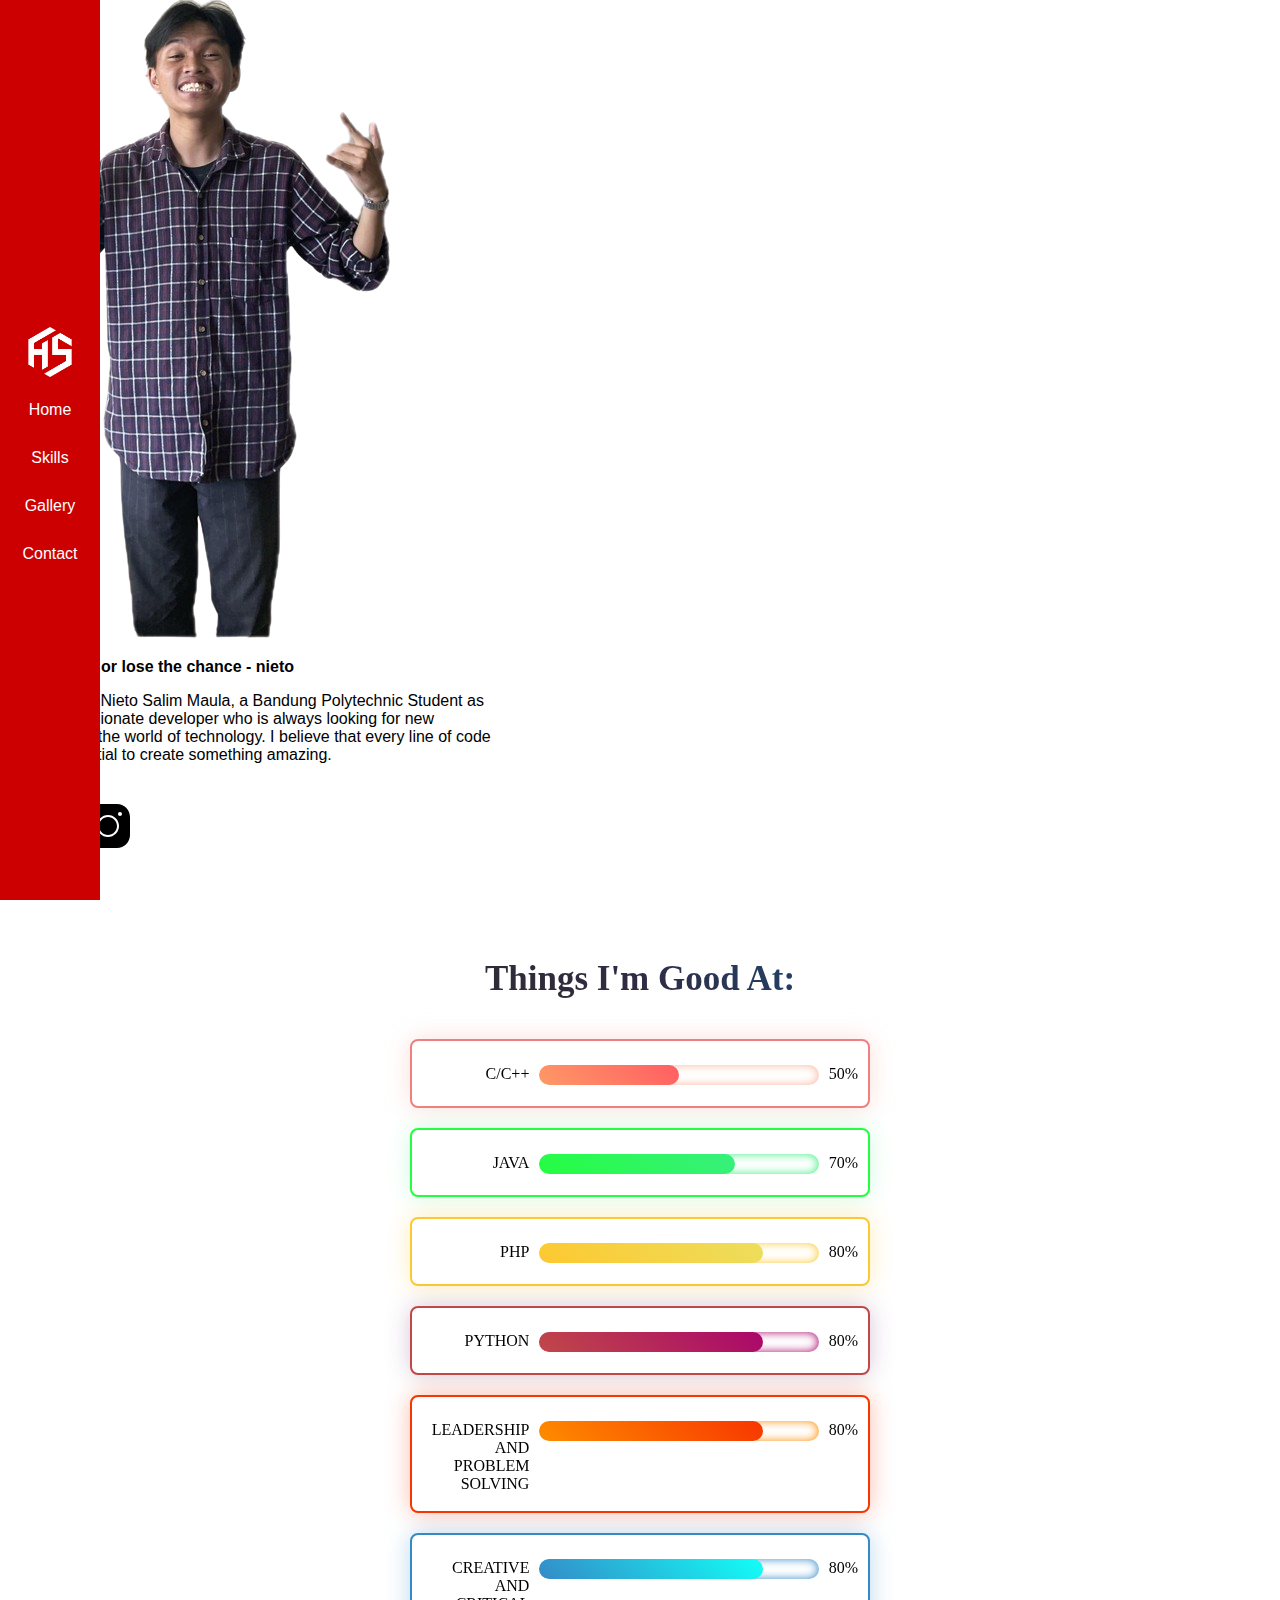
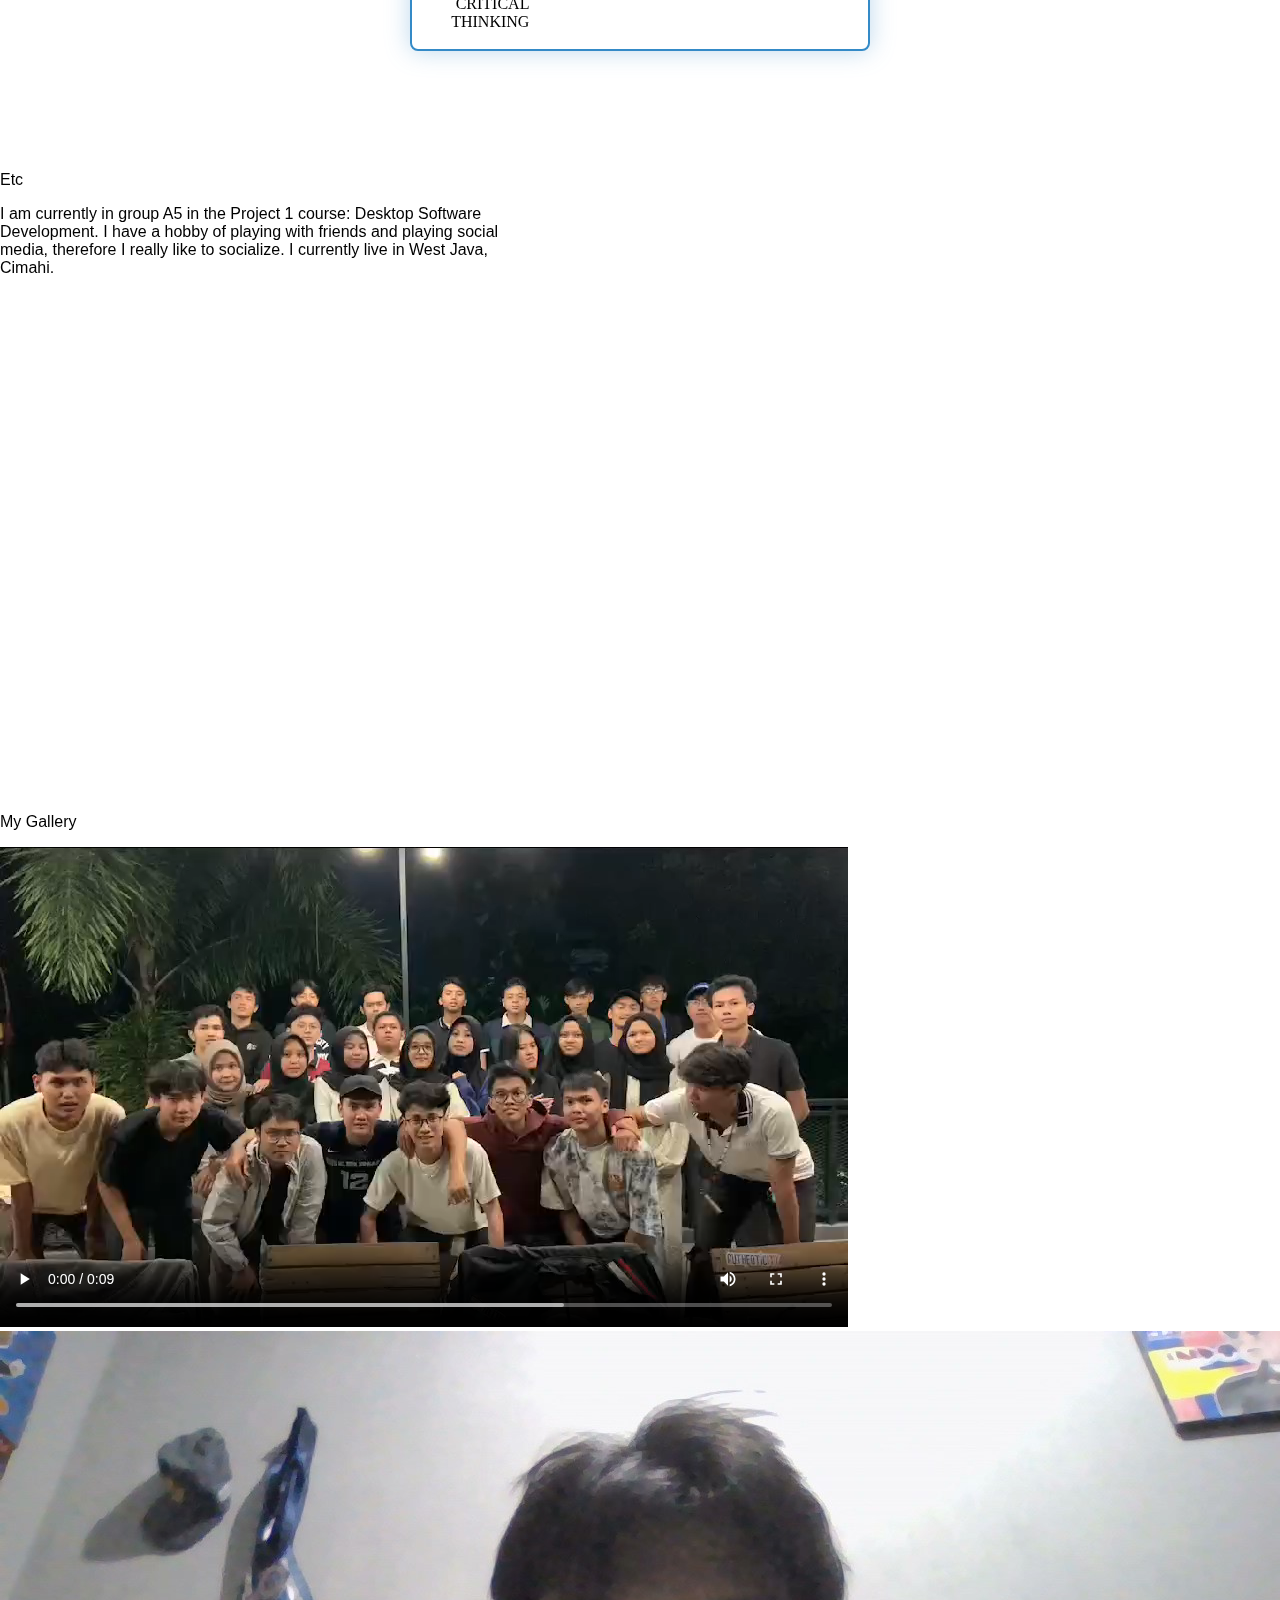
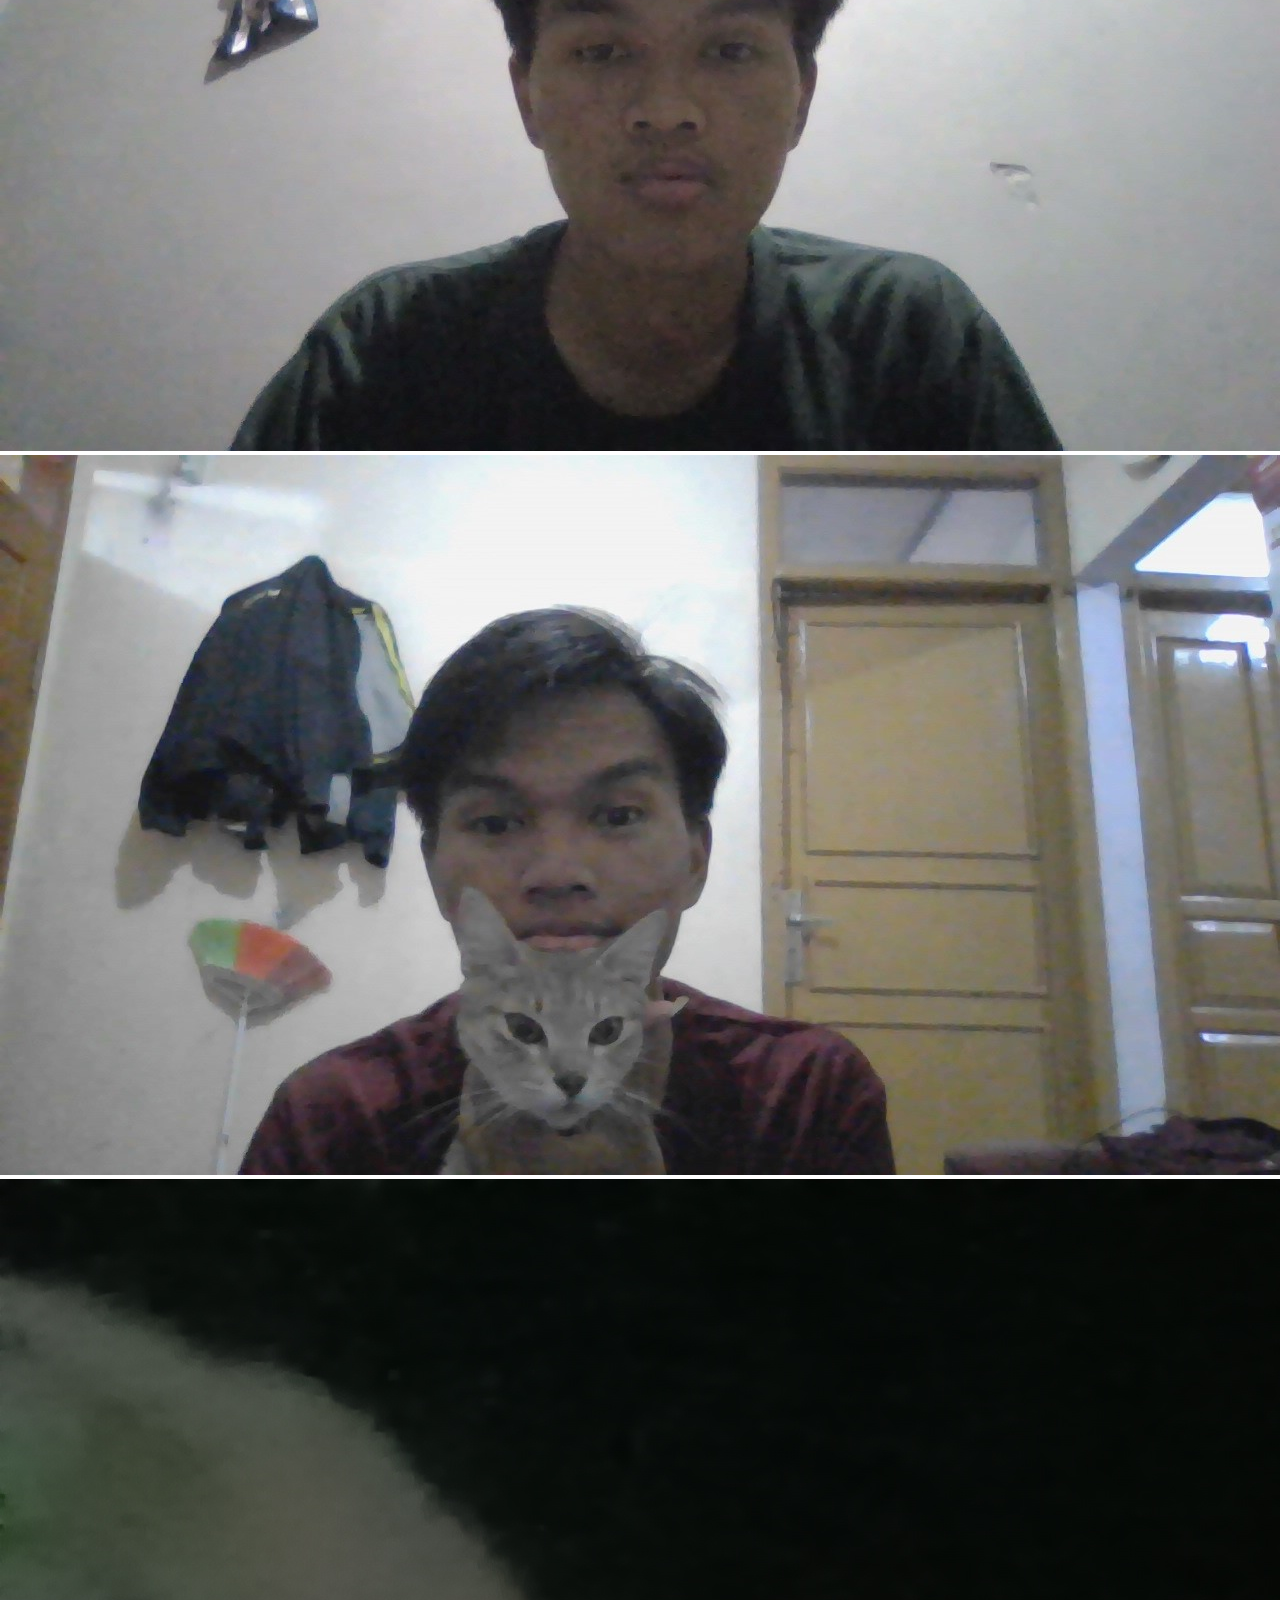
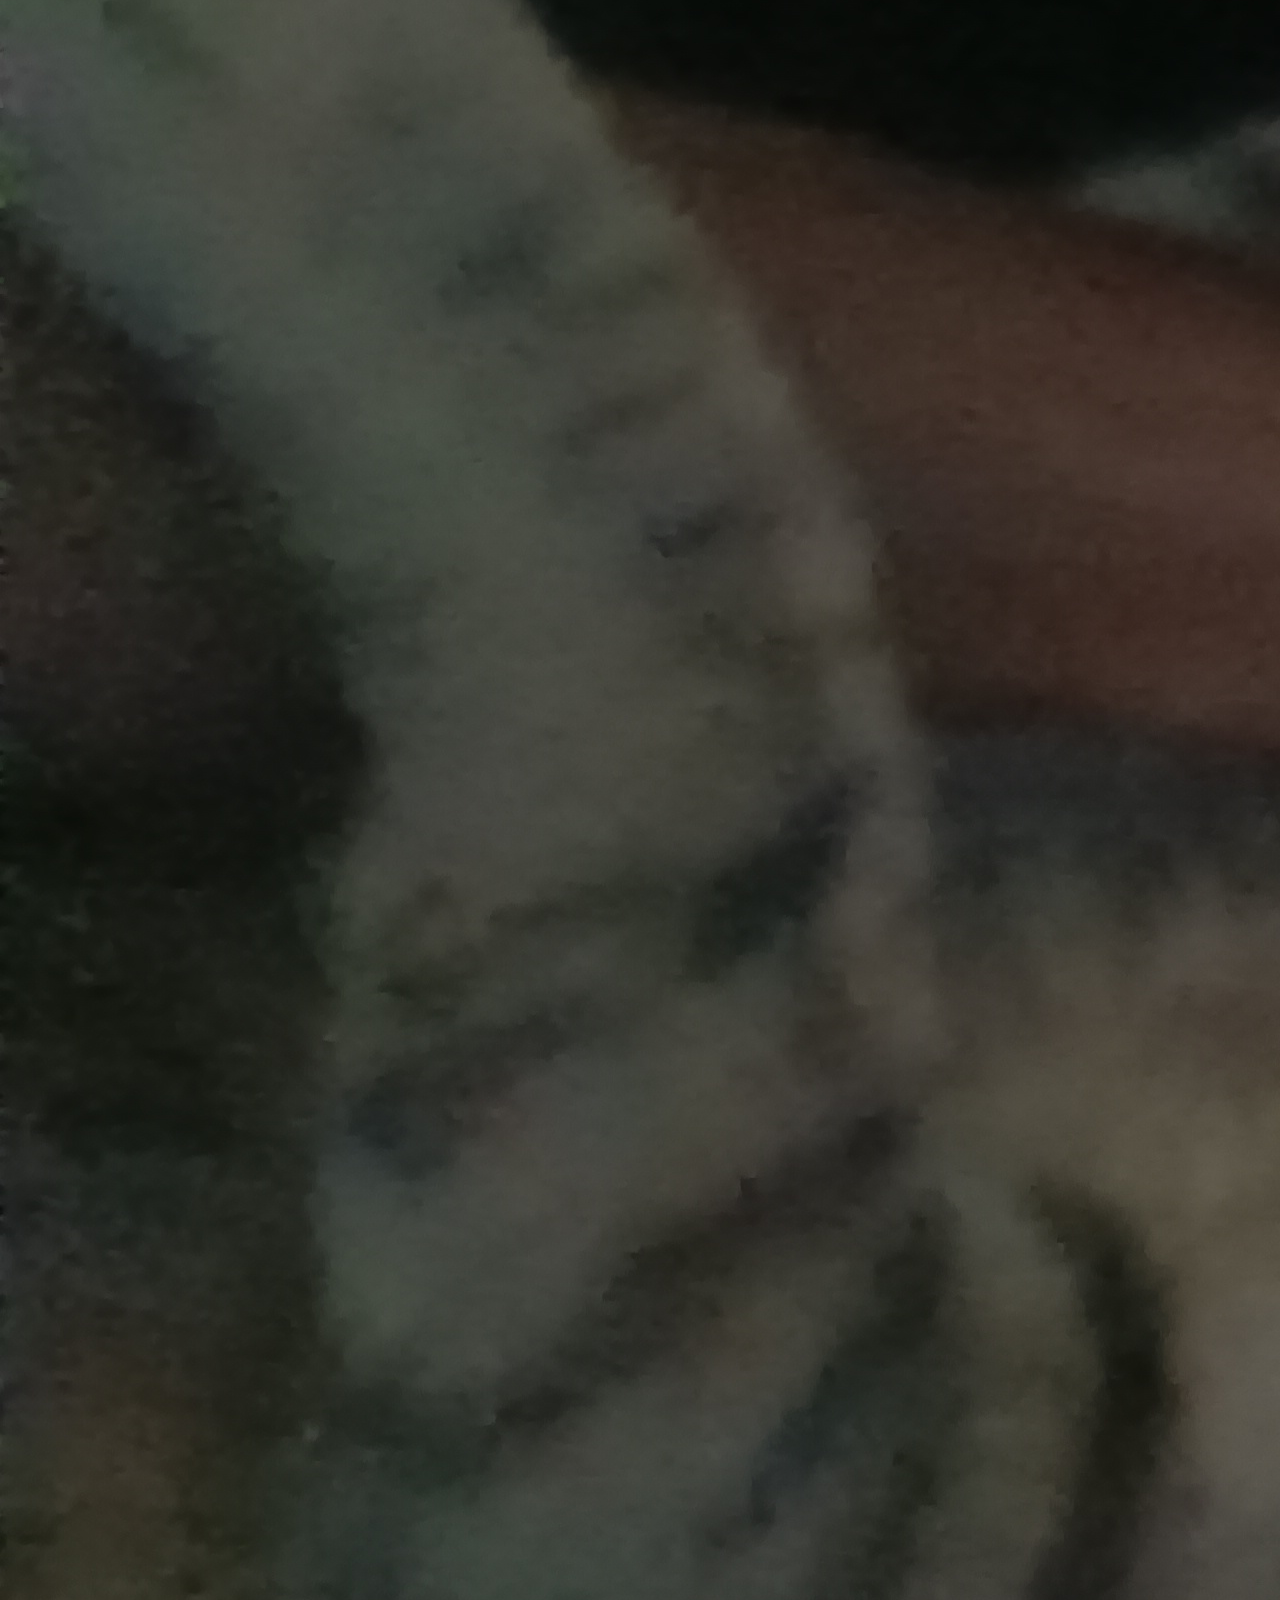
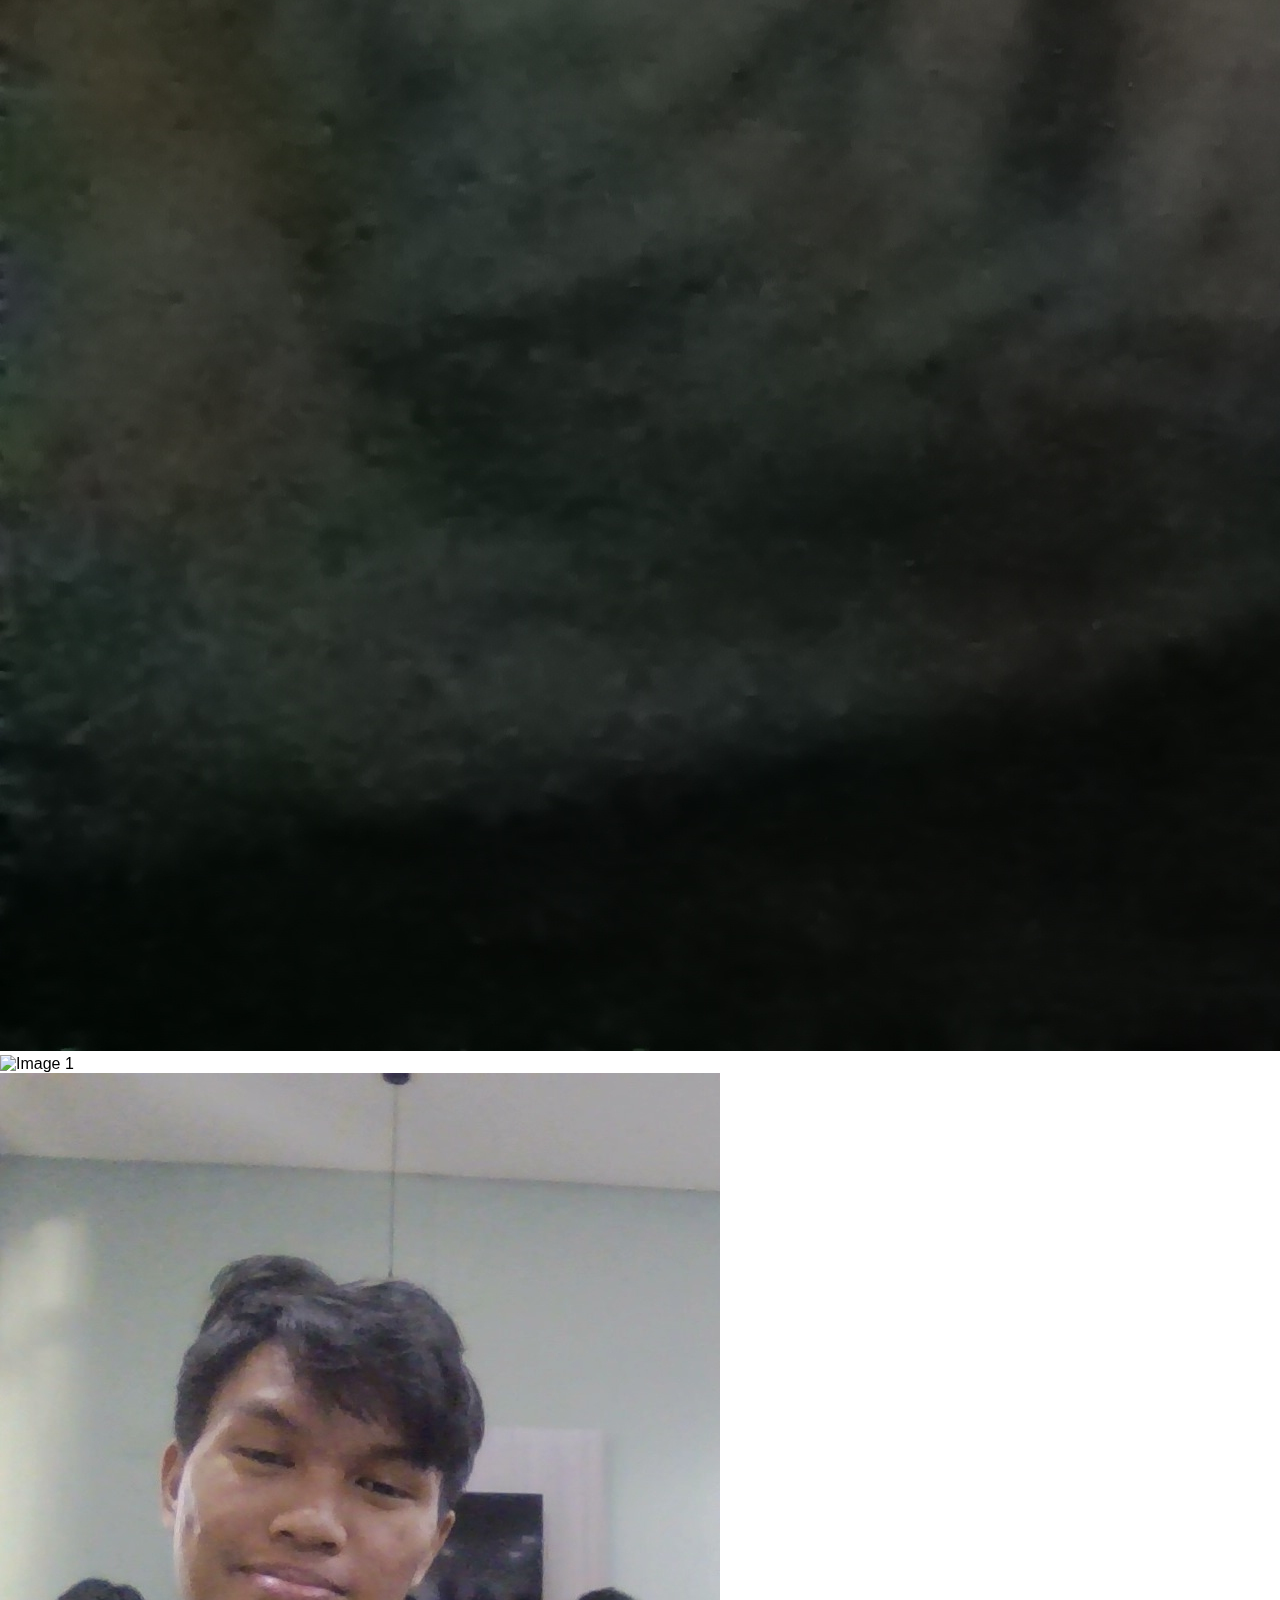
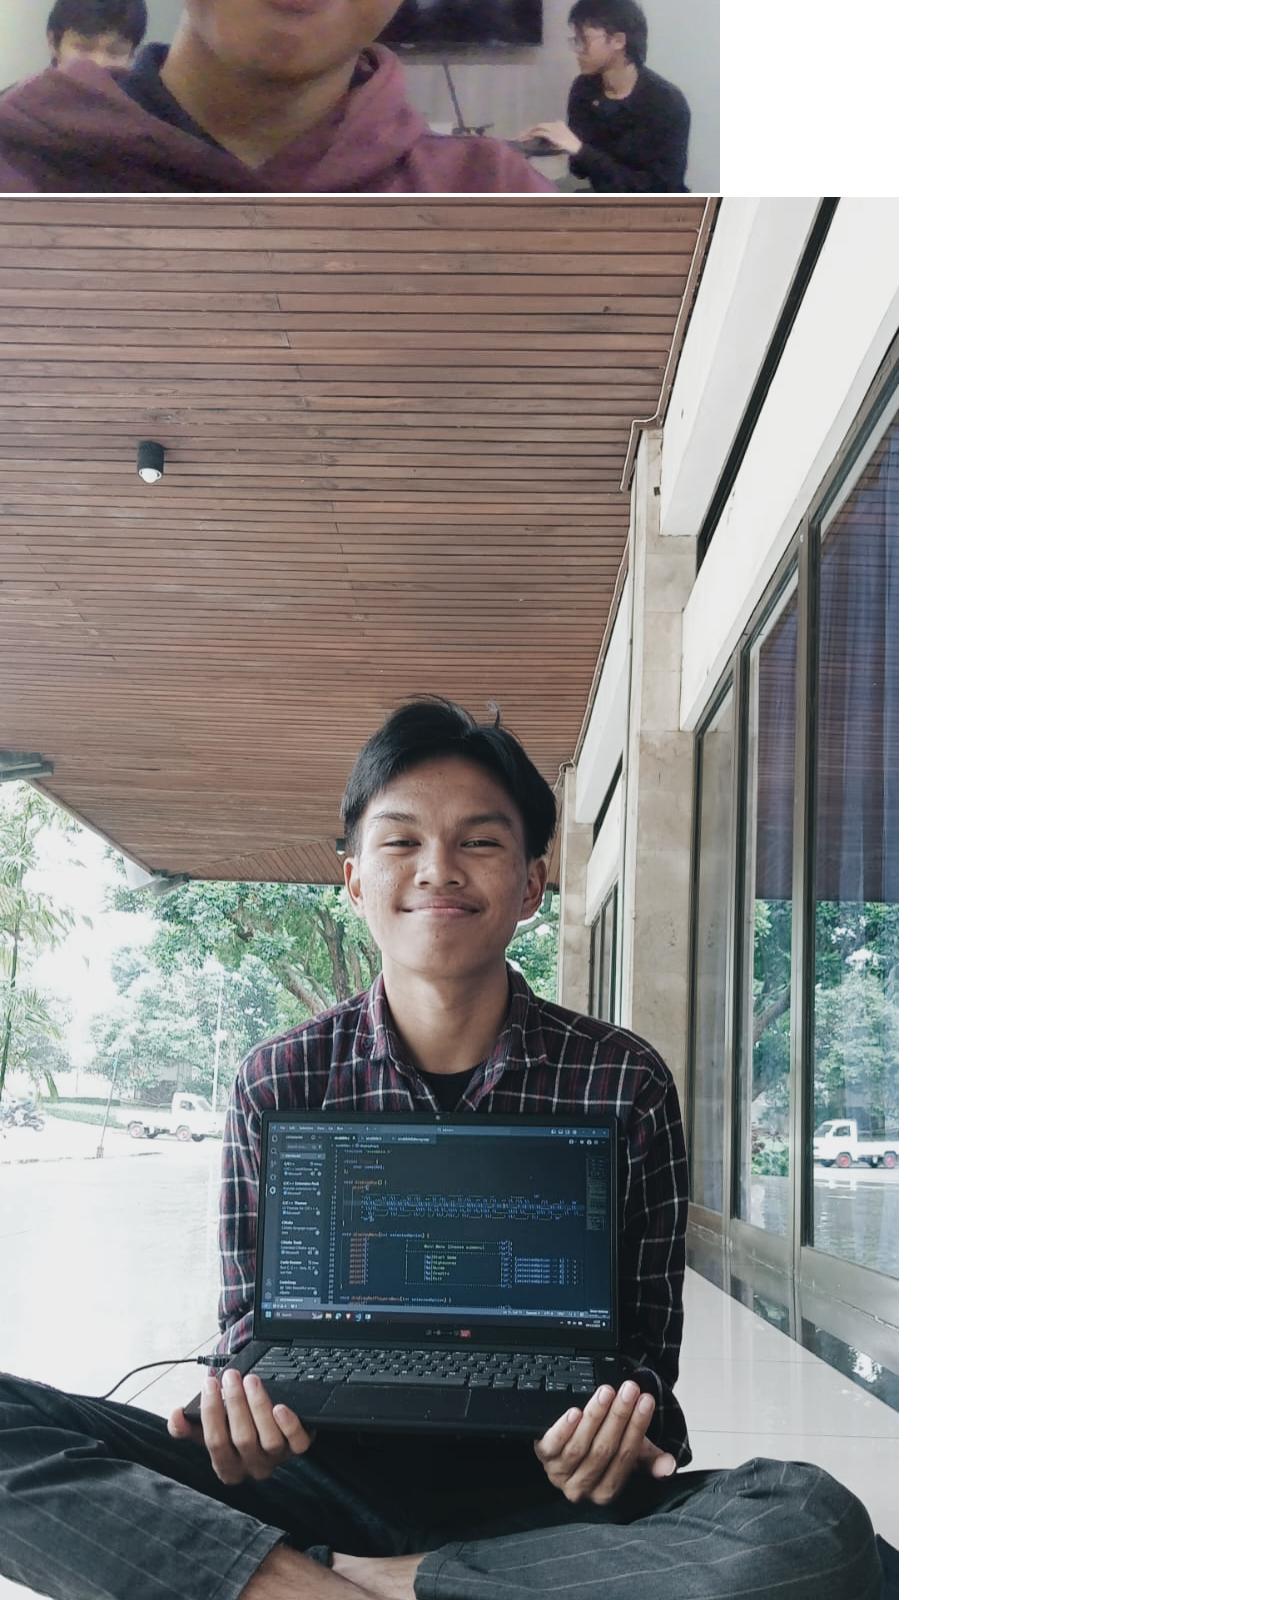
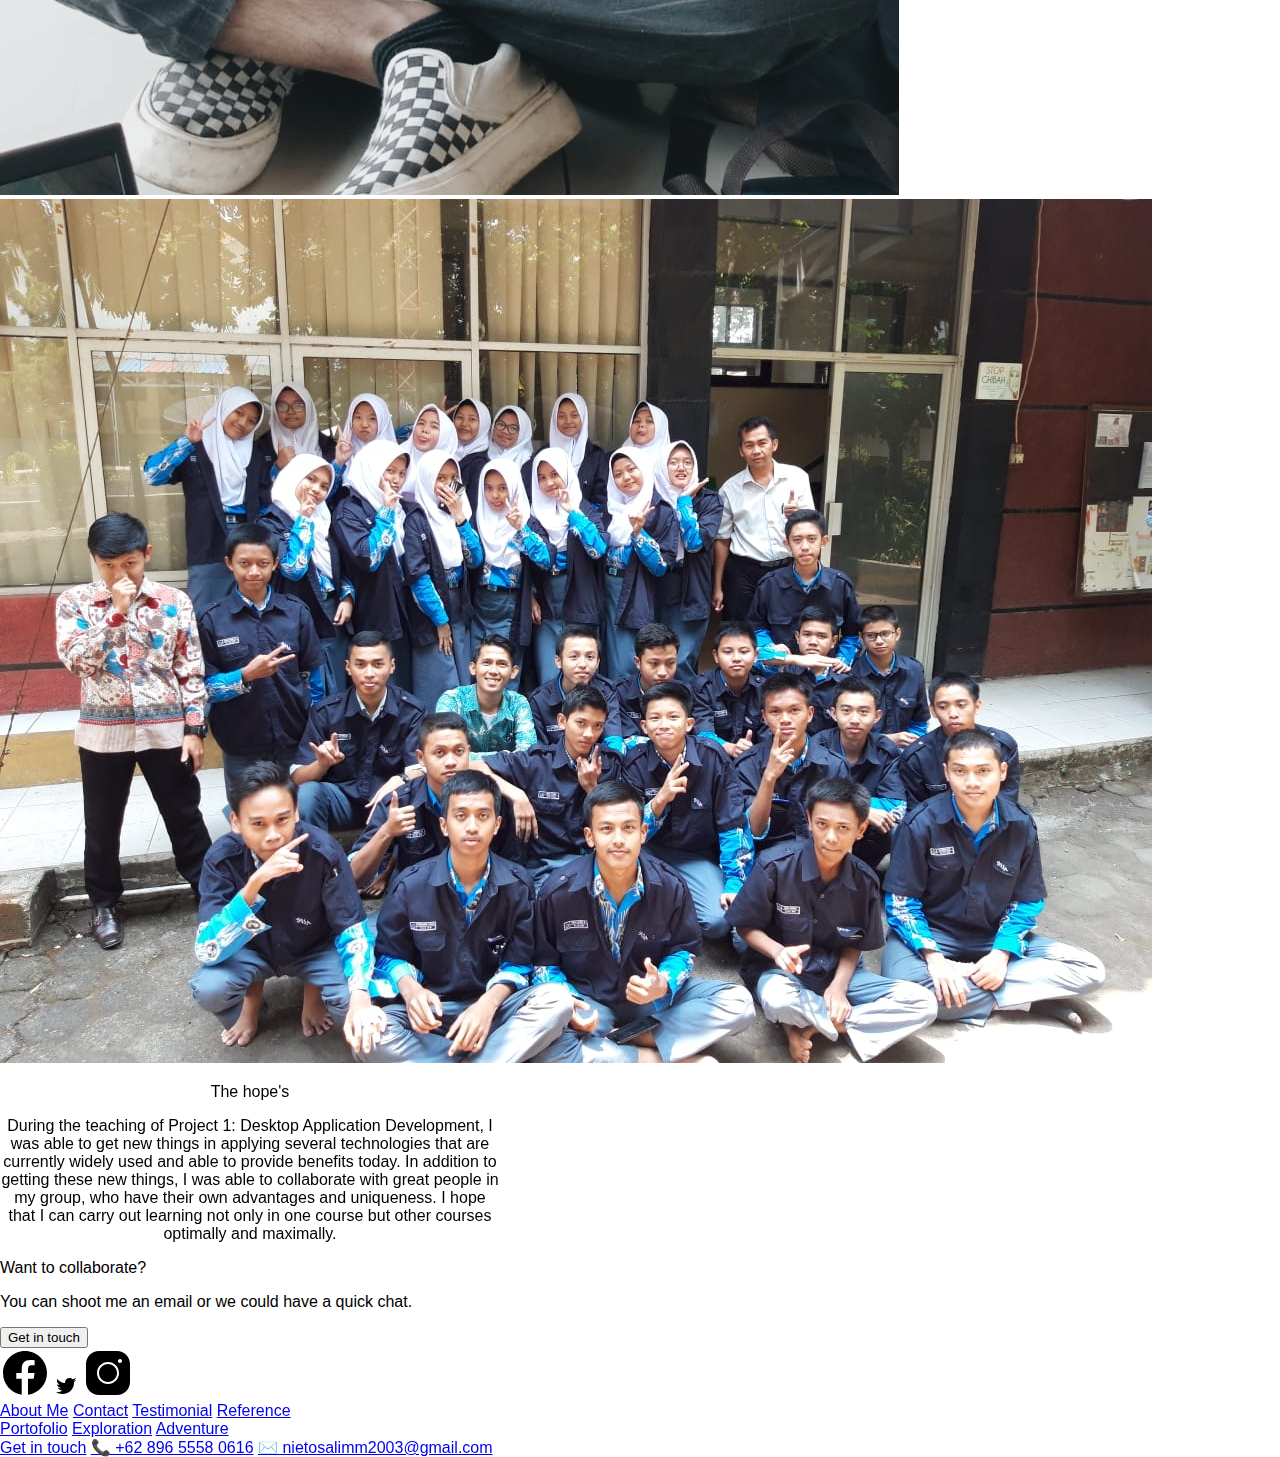
==== commit 8095e0e7: "Update web static: 9" ====
--- a/index.html
+++ b/index.html
@@ -1,6 +1,5 @@
 <!DOCTYPE html>
 <html lang="en">
-<<<<<<< HEAD
 <head>
     <meta charset="UTF-8">
     <meta http-equiv="X-UA-Compatible" content="IE=edge">
@@ -222,59 +221,6 @@
         </div>
 
     </footer>
-=======
-
-<head>
-    <meta charset="UTF-8">
-    <meta name="viewport" content="width=device-width, initial-scale=1.0">
-    <title>Proyek1 STr HTML 27 02 2024</title>
-    <link rel="stylesheet" href="css/style.css">
-    <link href="https://fonts.googleapis.com/css2?family=Roboto&family=Srisakdi&display=swap" rel="stylesheet">
-
-</head>
-
-<body>
-    <header>
-
-        <nav>
-            <div class="logo">
-                <h4>Rizqi Proyek 1</h4>
-            </div>
-            <ul>
-                <li><a href="#">Home</a></li>
-                <li><a href="#">Subjects</a></li>
-                <li><a href="#">Files</a></li>
-                <li><a href="#">Assignment</a></li>
-                <li><a href="#">About</a></li>
-            </ul>
-            <div class="menu-toggle">
-                <input type="checkbox">
-                <span></span>
-                <span></span>
-                <span></span>   
-            </div>
-        </nav>
-    </header>
-    <div class="container">
-    <main>
-        <div class="box flextwo">
-            <article>
-                <h2>Tentang Web</h2>
-                <p>Web Ini dibuat untuk memenuhi tugas Proyek 1. Beberapa sumber yang dipakai dalam pengerjaan tugas ini selain dari lms  adalah dari ... Terima Kasih</p>
-            </article>
-        </div>
-        <aside class="box flexone">
-            <img src="img/RIZQI.png" class="image"/>
-            <h5>Muhammad Rizqi Sholahuddin</h5>
-        </aside>
-    </main>
-    <footer class="box">
-        Rizqi, Di depan Laptop 27 Februari 2024
-    </footer>
-    </div>
-</div>
-    <script src="js/main.js"></script>
->>>>>>> 608b5ebe9dad3f39ff384d56501bfe53a2b4cd6b
 </body>
 
 </html>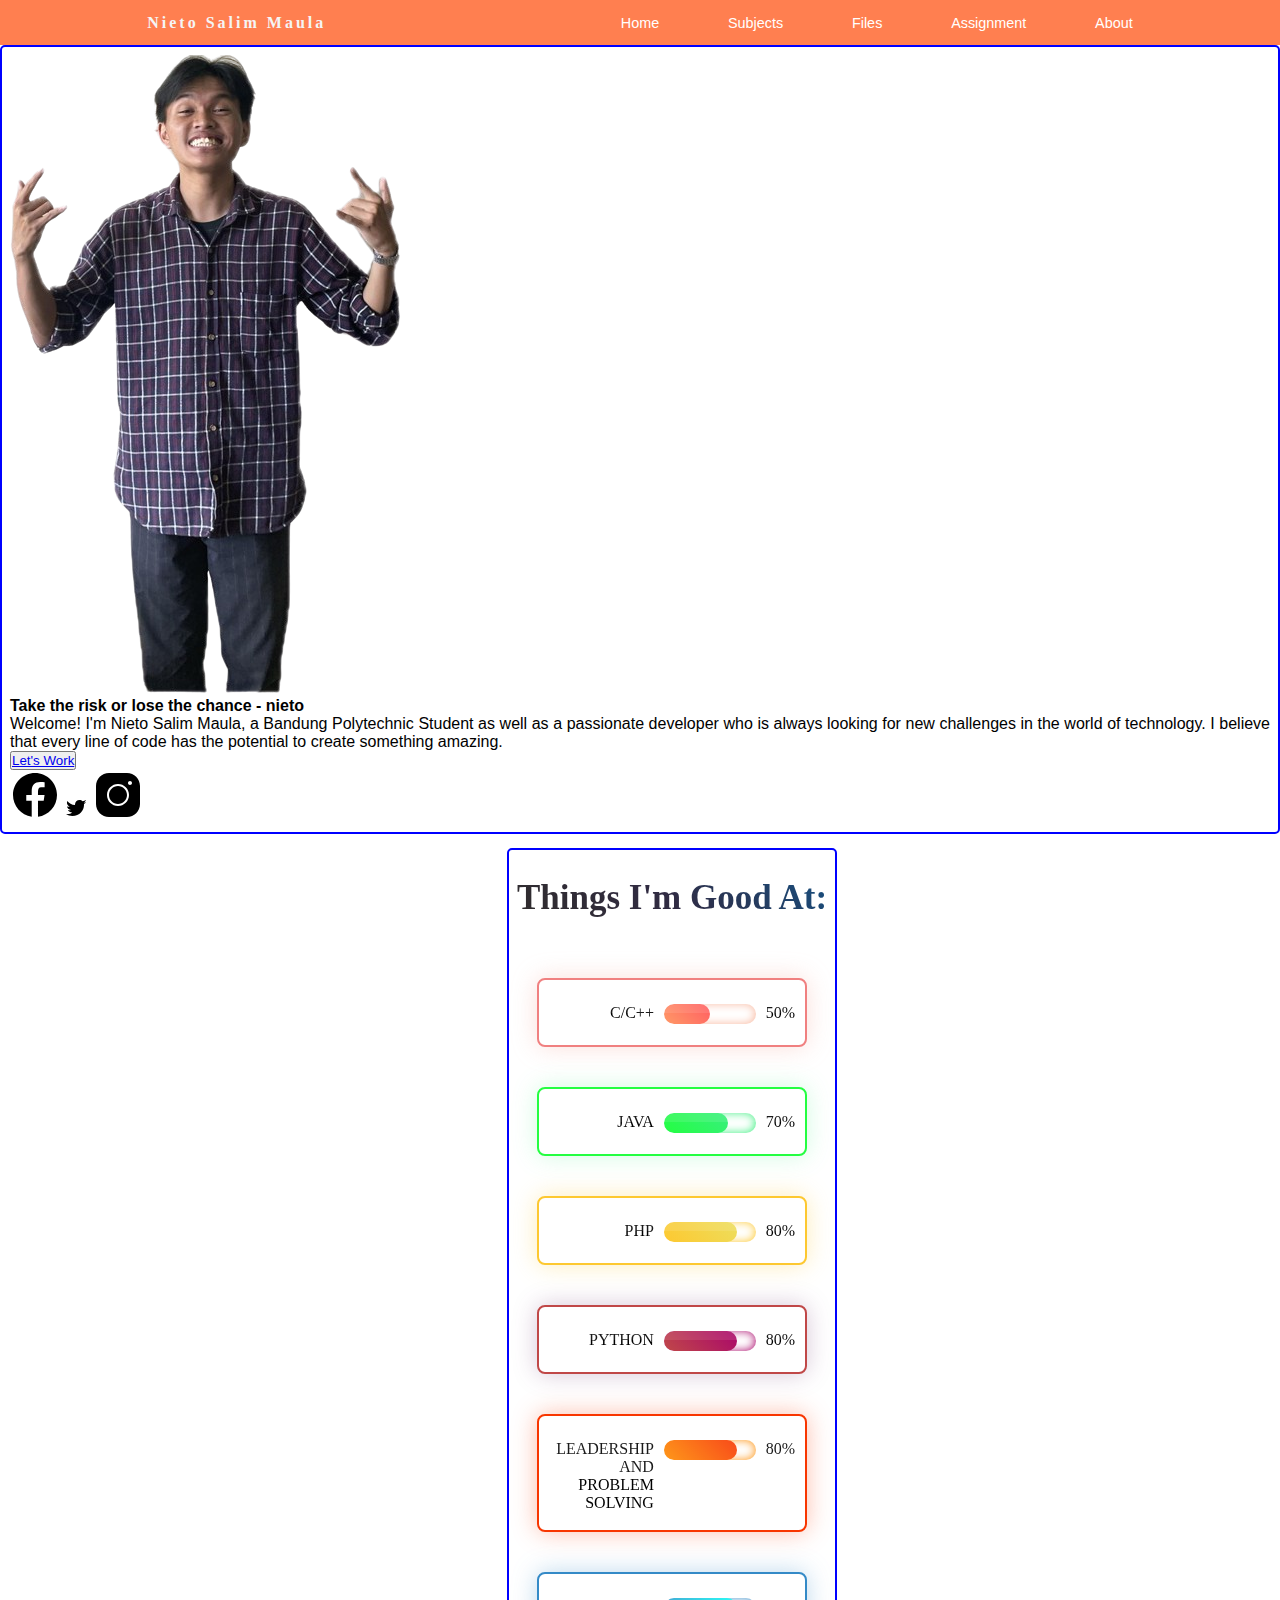
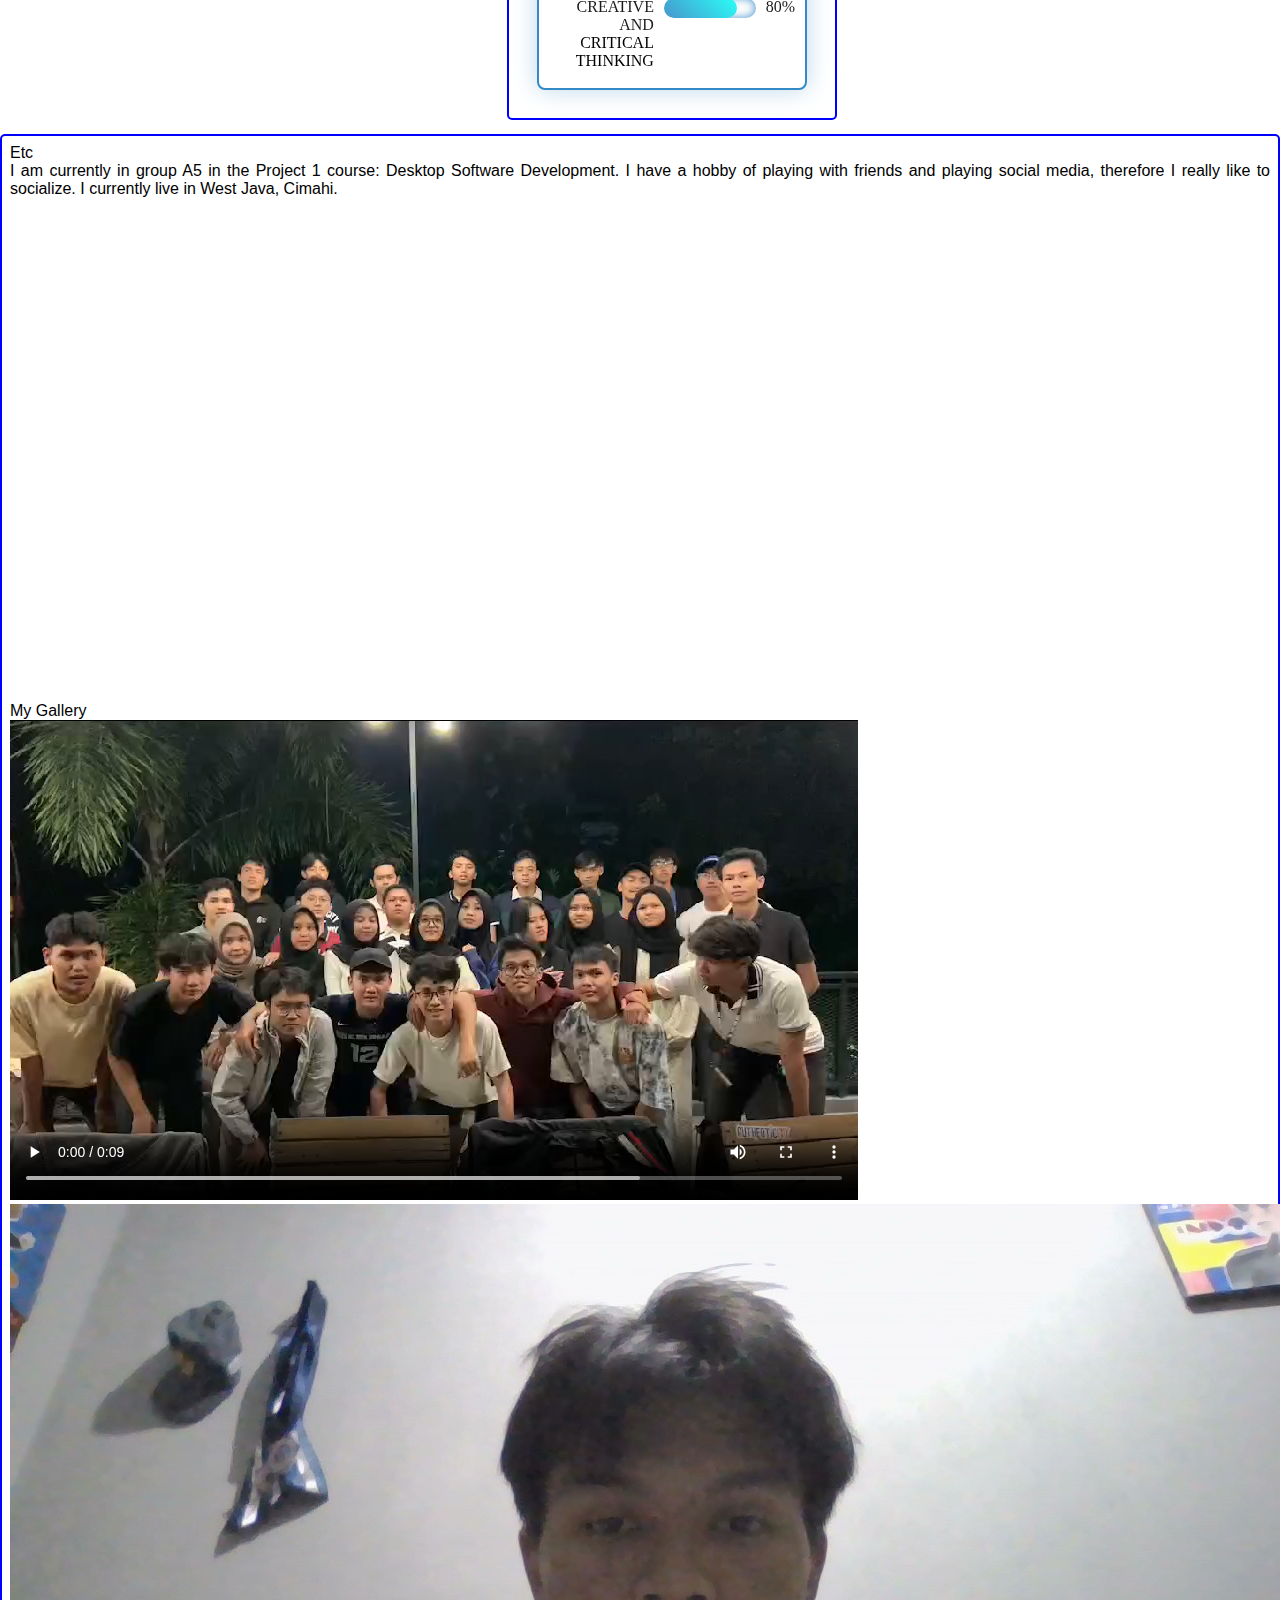
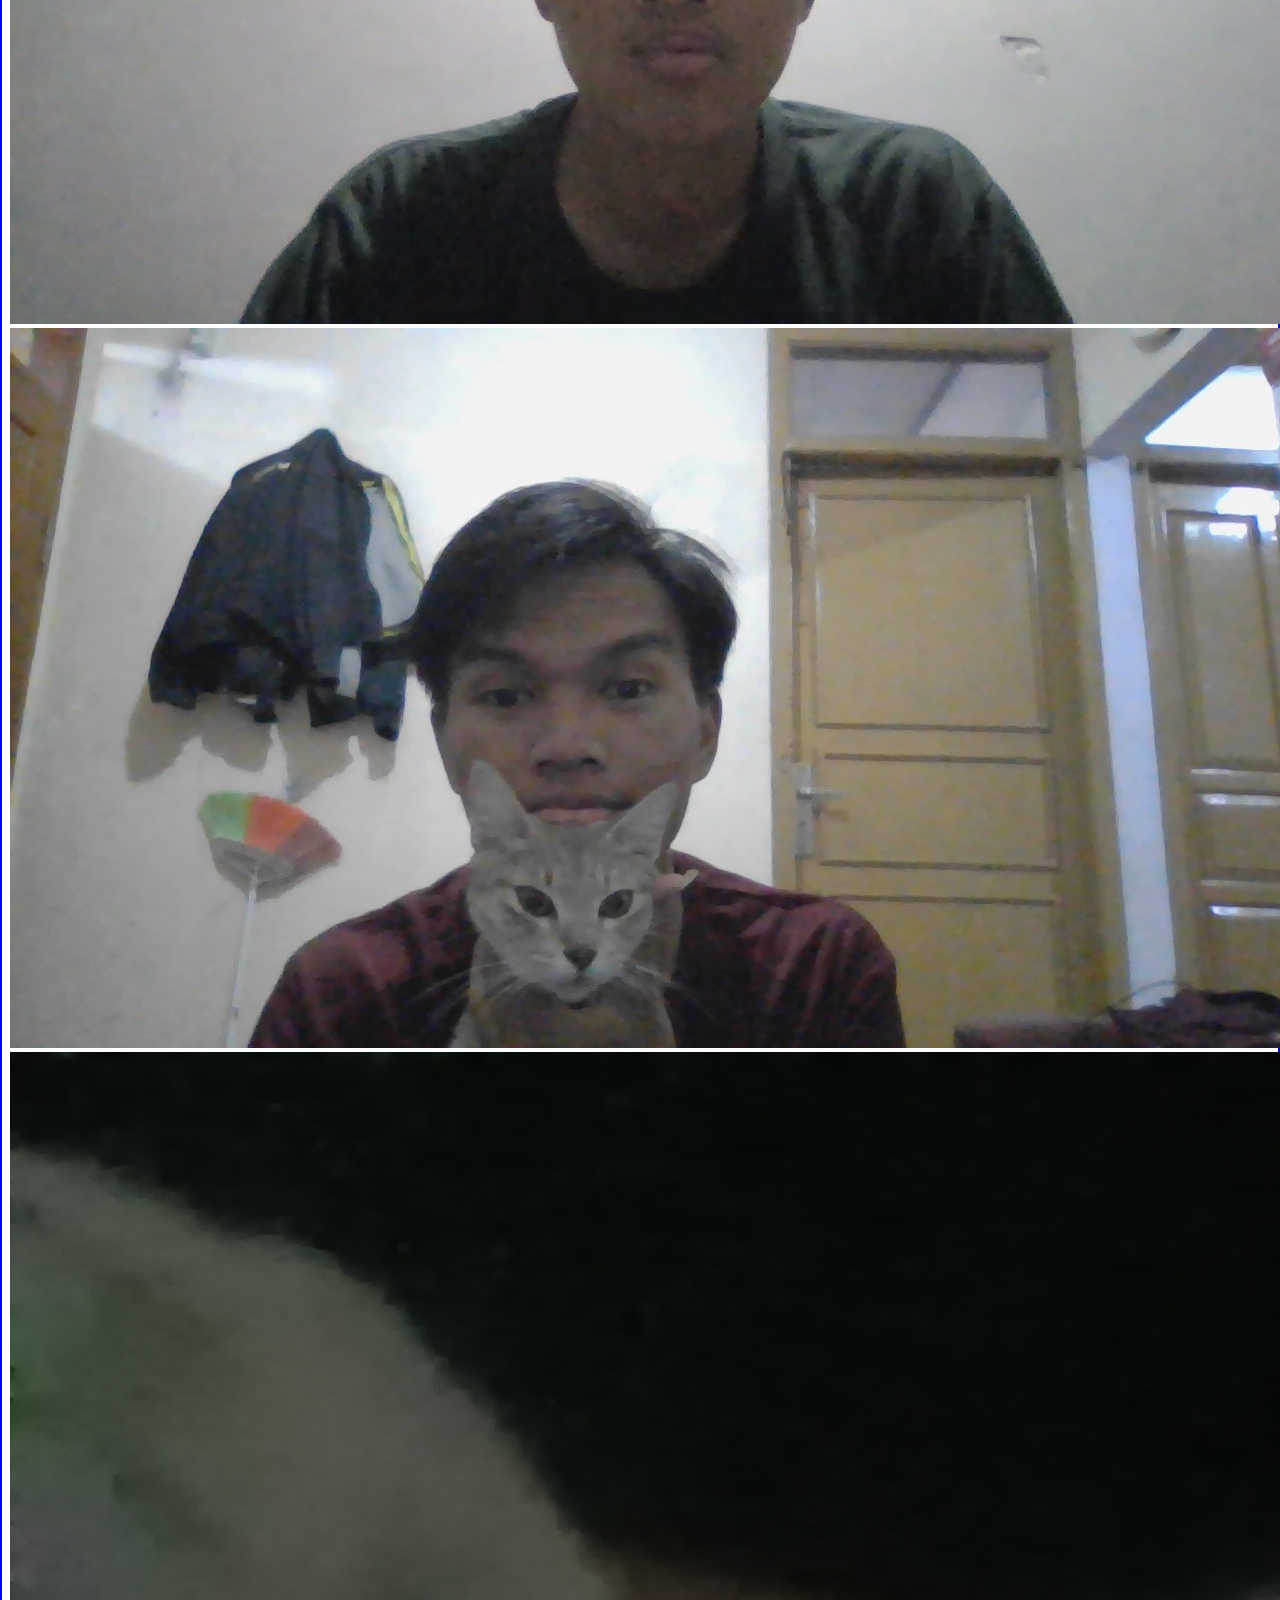
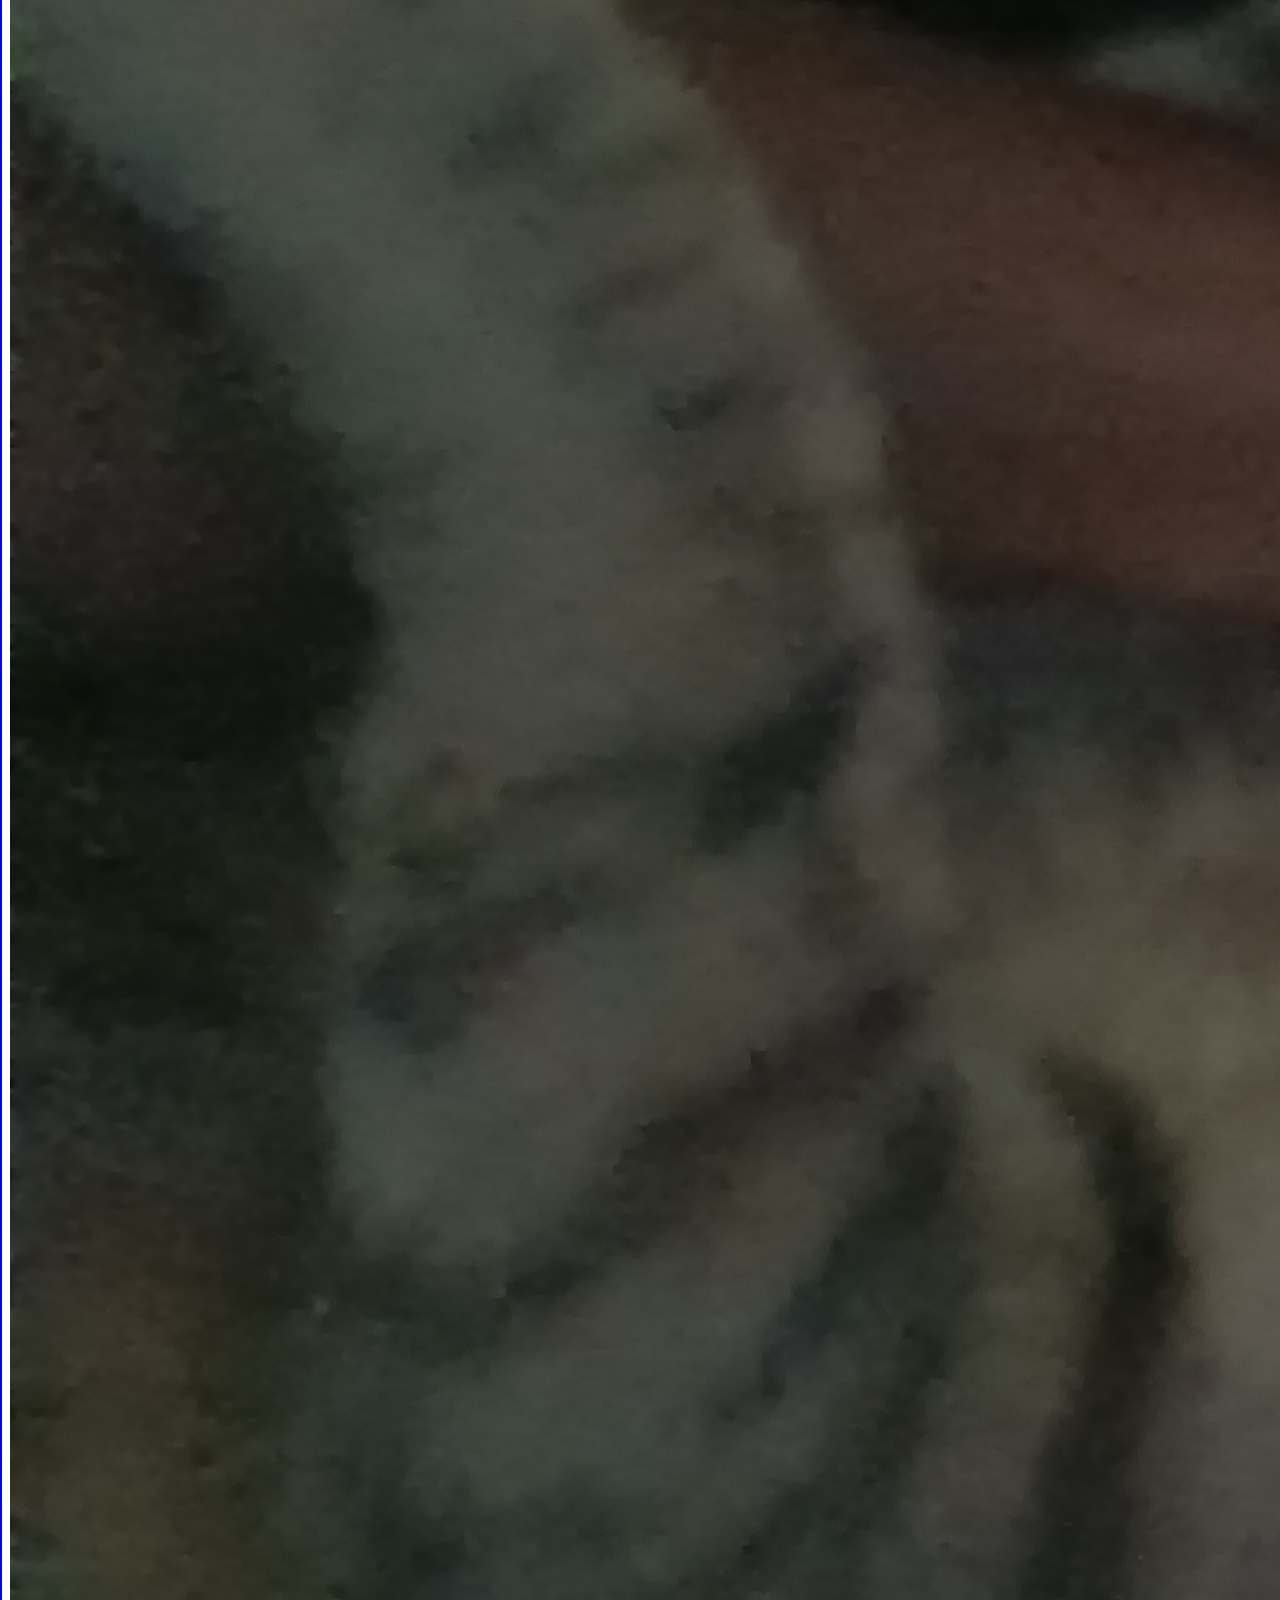
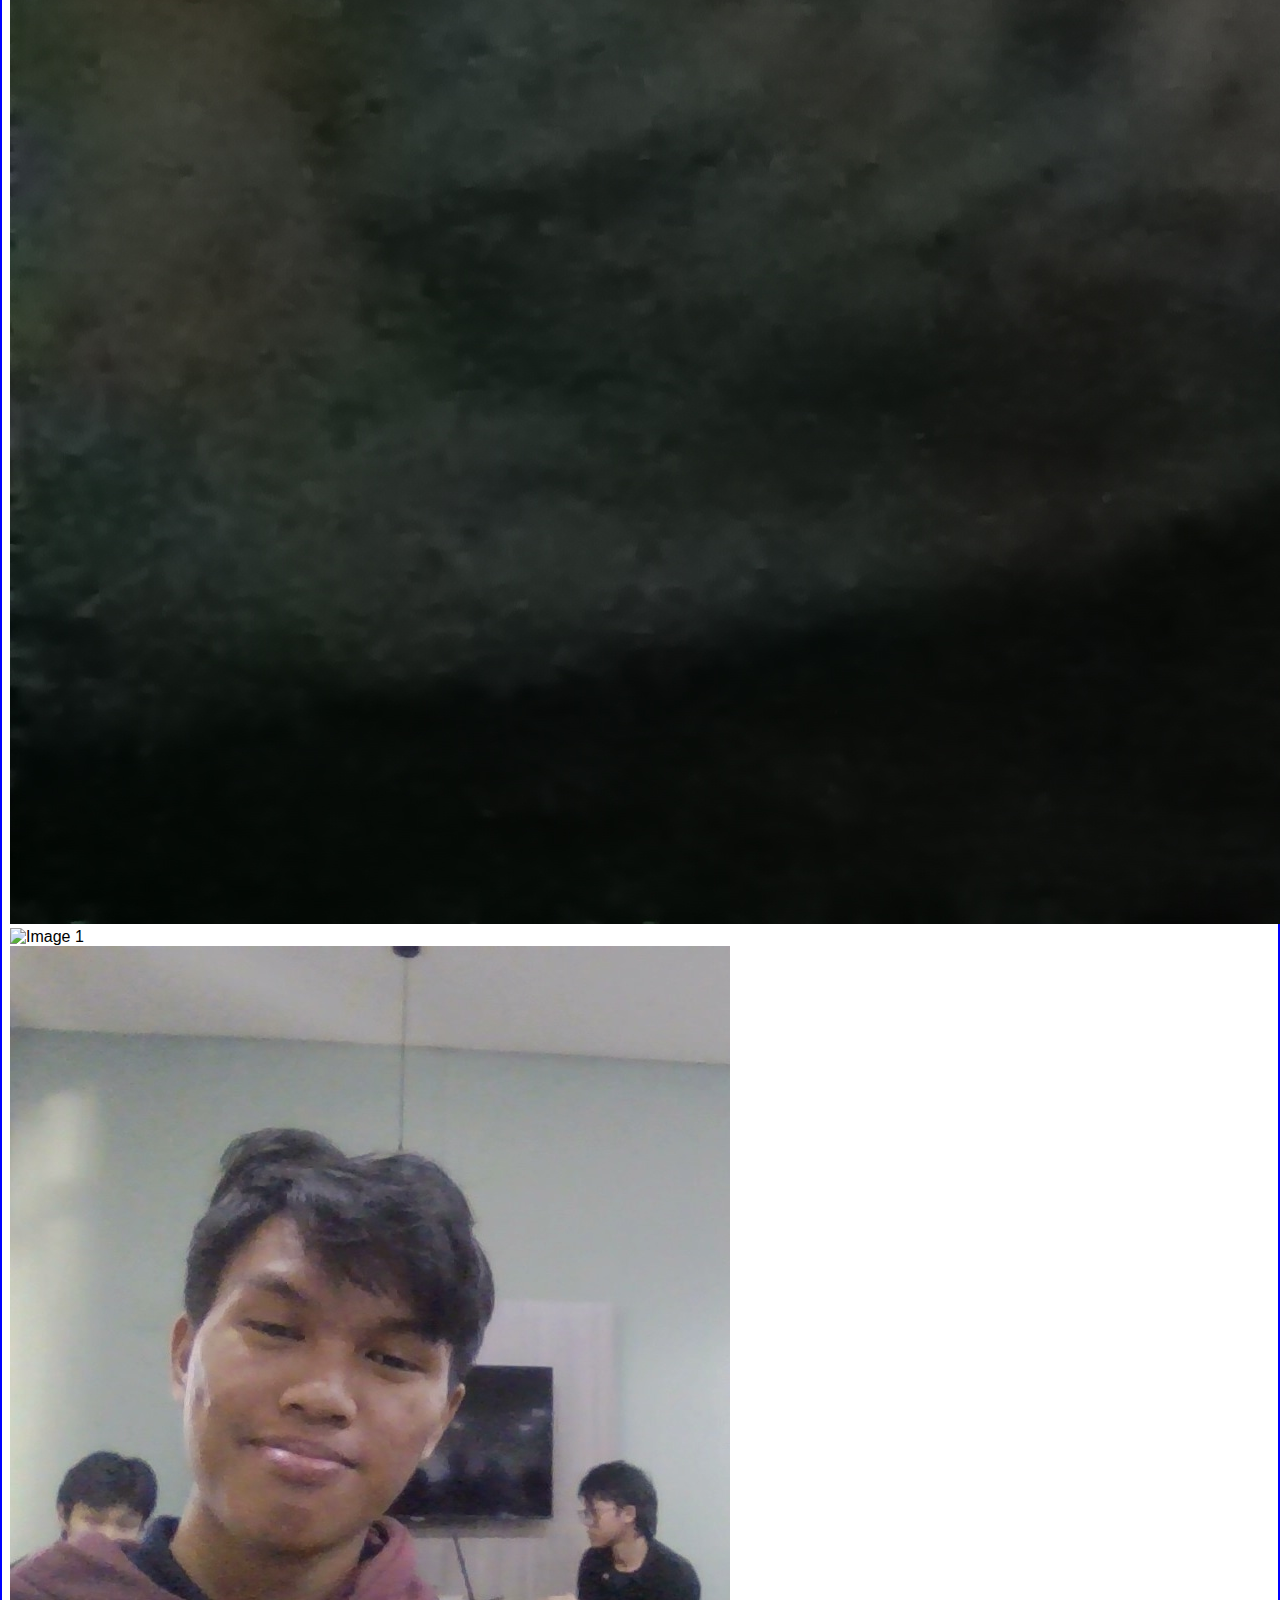
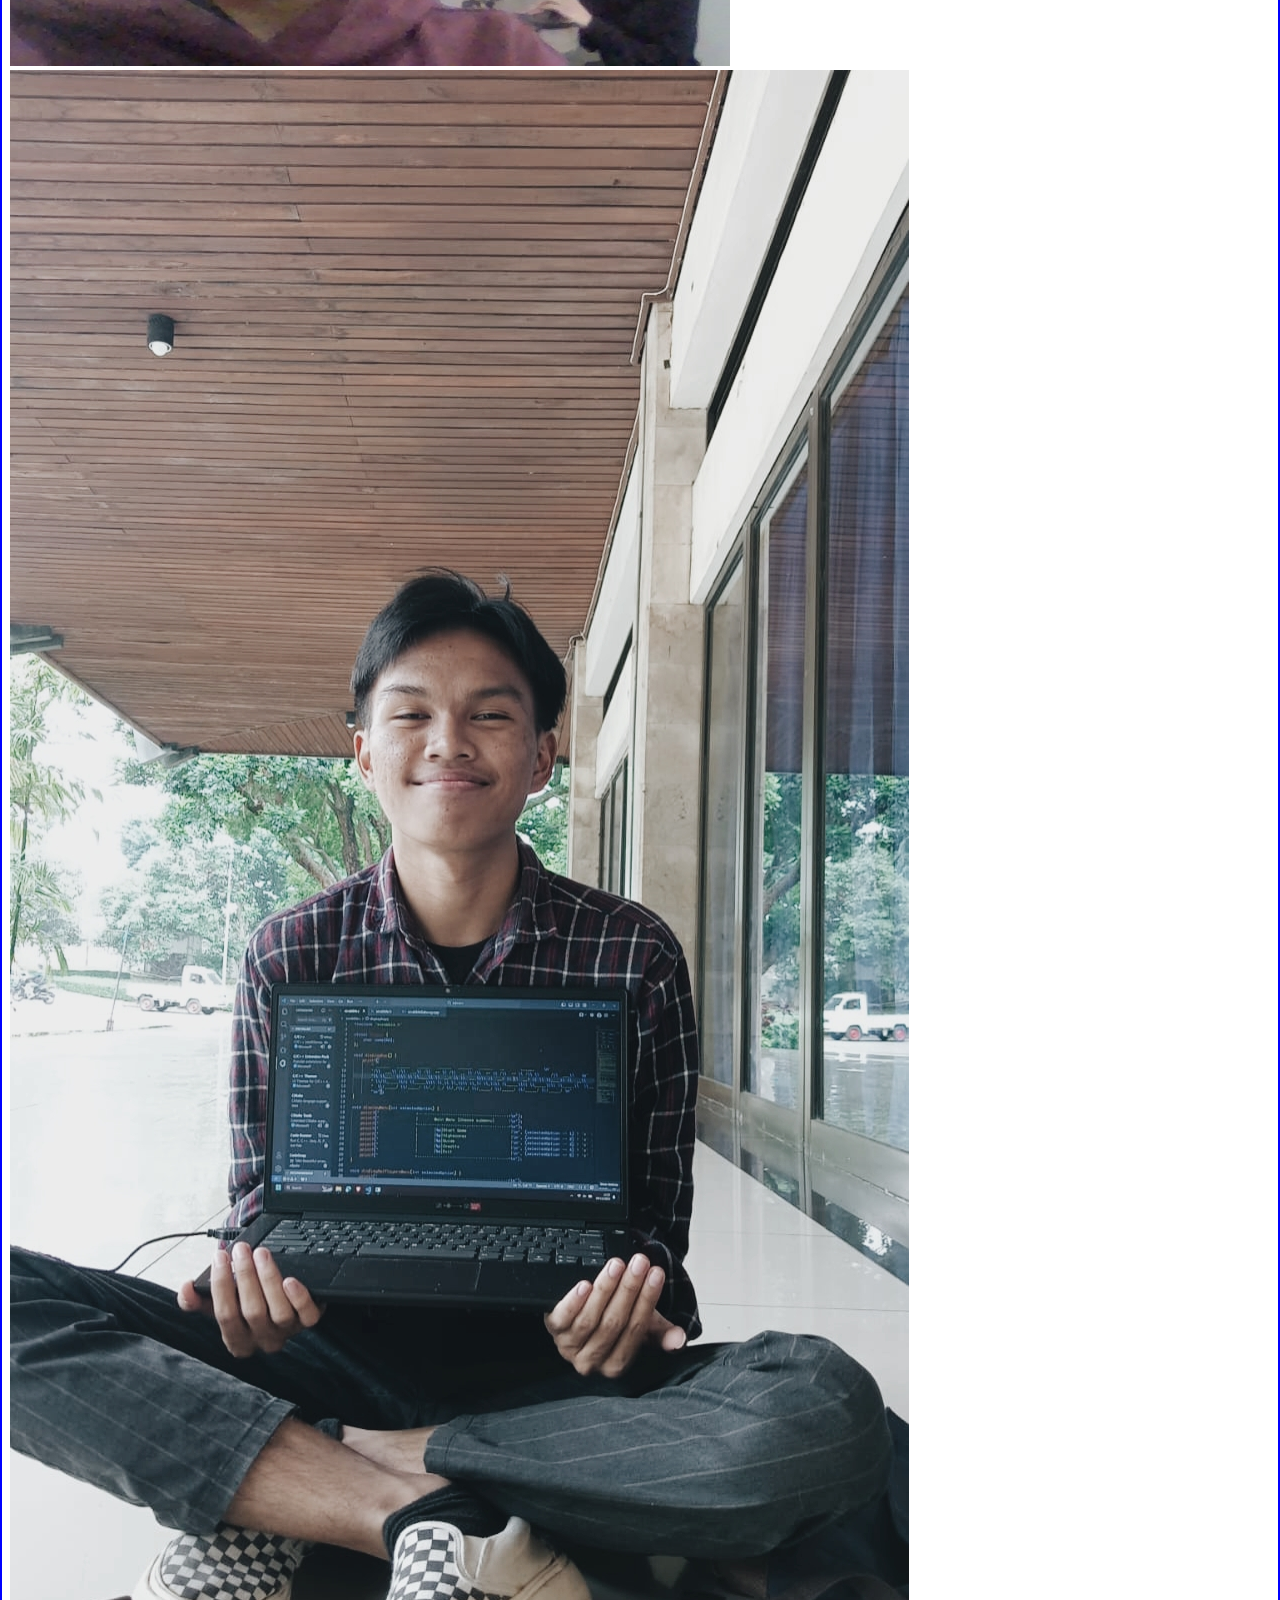
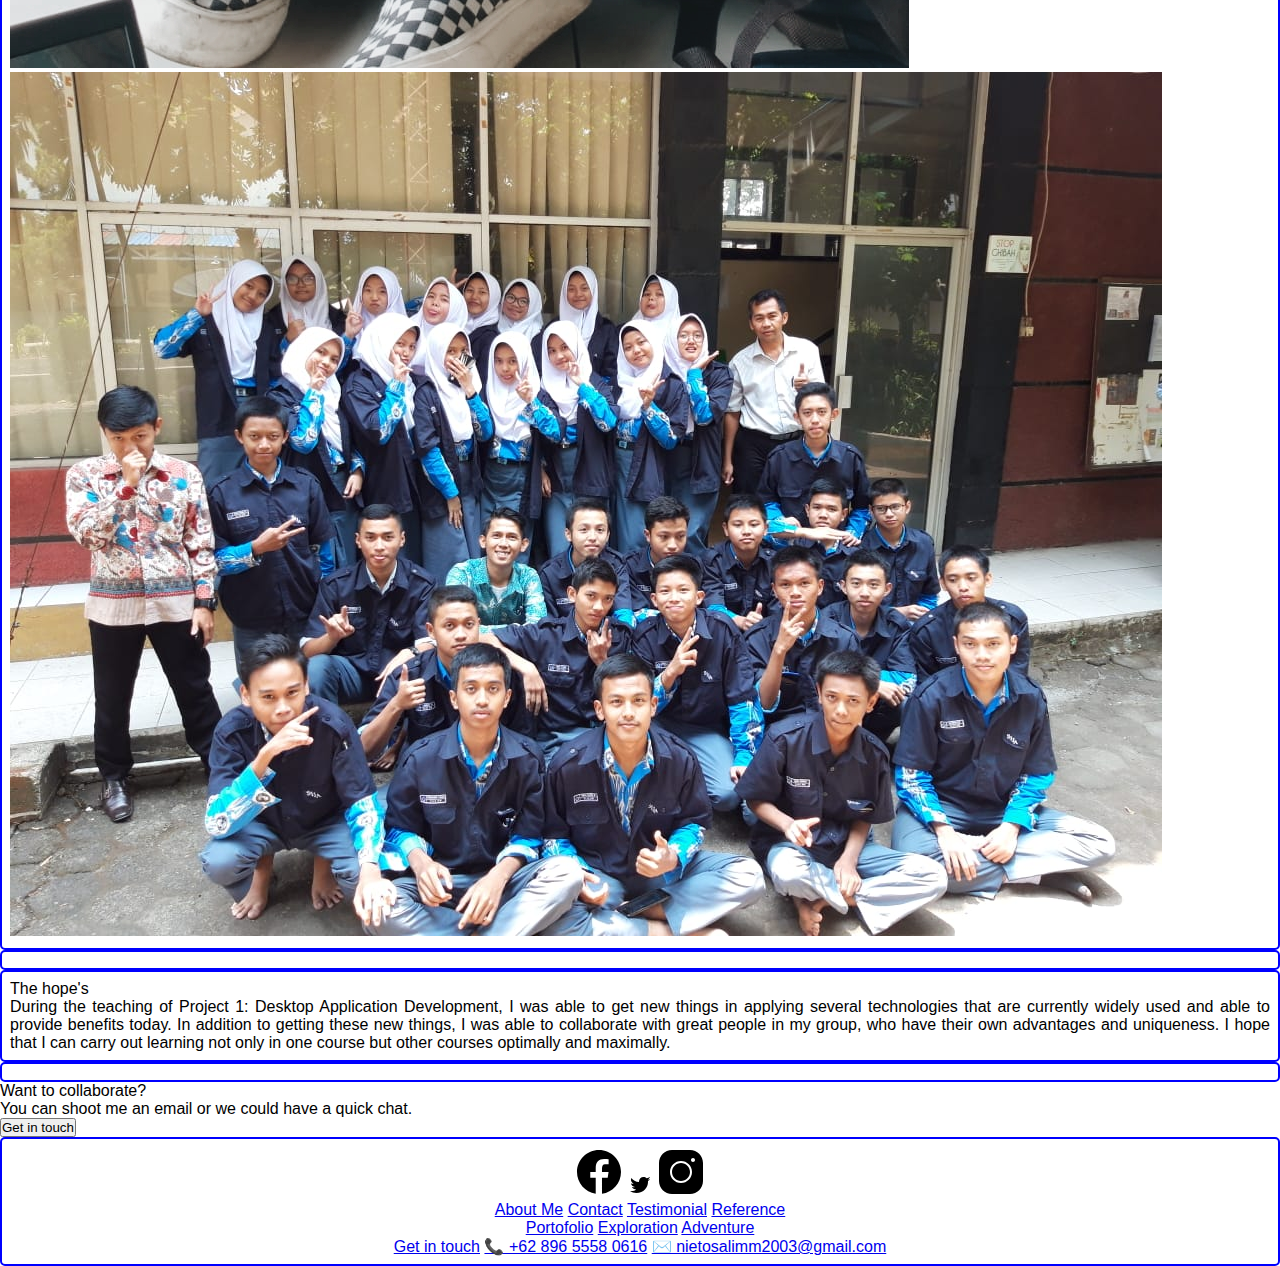
==== commit 779a954e: "upload: responsive" ====
--- a/index.html
+++ b/index.html
@@ -1,10 +1,12 @@
 <!DOCTYPE html>
 <html lang="en">
+
 <head>
     <meta charset="UTF-8">
     <meta http-equiv="X-UA-Compatible" content="IE=edge">
     <meta name="viewport" content="width=device-width, initial-scale=1.0">
     <title>A5 | Nieto Salim Maula</title>
+    <link rel="stylesheet" type="text/css" href="css/style.css" />
     <link rel="stylesheet" type="text/css" href="css/styles.css" />
     <script src="https://cdn.tailwindcss.com"></script>
     <script>
@@ -19,54 +21,79 @@
                 }
             }
         }
+        function toggleMenu() {
+            var ul = document.querySelector('#navbar ul');
+            ul.classList.toggle('active');
+        }
+
     </script>
 </head>
 
-<body>
+<body class="w-full">
+    <header>
+        <nav>
+            <div class="logo">
+                <h4>Nieto Salim Maula</h4>
+            </div>
+            <ul>
+                <li><a href="#">Home</a></li>
+                <li><a href="#">Subjects</a></li>
+                <li><a href="#">Files</a></li>
+                <li><a href="#">Assignment</a></li>
+                <li><a href="#">About</a></li>
+            </ul>
+            <div class="menu-toggle">
+                <input type="checkbox">
+                <span></span>
+                <span></span>
+                <span></span>   
+            </div>
+        </nav>
+    </header>
     <!-- Header -->
     <section class="w-full bg-[#D0DDEB] h-screen">
         <div class="flex flex-col container h-full">
-            <!-- Navbar -->
-            <nav id="navbar">
-                <ul>
-                    <center>
-                        <li><img src="img/a5logo.png" width="50" height="50"></li>
-                        <li><a href="#home">Home</a></li>
-                        <li><a href="#mySkills">Skills</a></li>
-                        <li><a href="#gallery">Gallery</a></li>
-                        <li><a href="#collaborate">Contact</a></li>
-                    </center>
-                </ul>
-            </nav>                      
             <!-- End Navbar -->
-    
+
             <!-- Introduction -->
-            <section id="home">
-                <div class="flex grow flex-row">
+            <section id="home" class="pl-10 mt-10">
+                <div class="flex grow flex-col md:flex-row">
+
                     <!-- Right Side (Formerly Left Side) -->
-                    <div class="hidden lg:grid w-1/2">
-                        <img src="img/nieto-rmv.png" class="w-5/6 place-self-end mt-8" />
+                    <div class="md:order-1">
+                        <img src="img/nieto-rmv.png" class="max-w-40 md:max-w-full mx-auto" alt="Nieto's Image">
                     </div>
-        
                     <!-- Left Side (Formerly Right Side) -->
-                    <div class="flex flex-col justify-center lg:w-1/2 w-full pl-8 pr-8">
-                        <p class="text-[40px] lg:text-[60px] leading-tight font-medium mb-4">
+                    <div class="md:w-1/2 w-full pl-8 pr-8 md:order-2 md:text-sm">
+                        <p class="text-[40px] md:text-[40px] leading-tight font-medium mb-4">
                             <b>Take the risk or lose the chance - nieto</b>
                         </p>
                         <p class="text-[24px] mb-8">
-                            Welcome! I'm Nieto Salim Maula, a Bandung Polytechnic Student as well as a passionate developer who is always looking for new challenges in the world of technology. I believe that every line of code has the potential to create something amazing.
+                            Welcome! I'm Nieto Salim Maula, a Bandung Polytechnic Student as well as a passionate
+                            developer who is always looking for new challenges in the world of technology. I believe
+                            that every line of code has the potential to create something amazing.
                         </p>
-        
-                        <div class="inline-flex mt-4 space-x-[24px]">
-                            <button class="px-[16px] py-[8px] lg:text-[24px] lg:py-[12px] lg:px-[40px] bg-black rounded-full text-white hover:shadow-lg"><a href="https://drive.google.com/drive/folders/1TDR8lR7TidVUwy-FdUUFxjuRoNlSUWvR?usp=drive_link">Let's Work</a></button>
+
+                        <div class="flex items-center justify-between md:flex-wrap md:justify-left">
+                            <div class="flex items-center space-x-4 md:inline-flex md:flex-col md:space-y-4">
+                                <button
+                                    class="px-4 py-2 md:px-8 md:py-4 bg-black rounded-full text-white hover:shadow-lg">
+                                    <a
+                                        href="https://drive.google.com/drive/folders/1TDR8lR7TidVUwy-FdUUFxjuRoNlSUWvR?usp=drive_link">Let's
+                                        Work</a>
+                                </button>
+                                <div class="flex space-x-4 md:inline-flex">
+                                    <img src="img/icons8-facebook.svg" class="w-6 md:w-8" />
+                                    <img src="img/icons8-twitter.svg" class="w-6 md:w-8" />
+                                    <img src="img/icons8-instagram.svg" class="w-6 md:w-8" />
+                                </div>
+                            </div>
                         </div>
-                        <div class="inline-flex space-x-[24px] mt-8">
-                            <img src="img/icons8-facebook.svg" class="w-[24px]"/>
-                            <img src="img/icons8-twitter.svg" class="w-[24px]"/>
-                            <img src="img/icons8-instagram.svg" class="w-[24px]"/>
-                        </div>
+
+
                     </div>
                 </div>
+
             </section>
             <!-- End Introduction -->
         </div>
@@ -76,58 +103,63 @@
     <section id="mySkills" class="MySkills">
         <div class="container">
             <h2>Things I'm Good At:</h2>
-                <div class="skills">
-                    <span class="name">C/C++</span>
-                        <div class="percent">
-                            <div class="progress" style="width: 50%;"></div>
-                        </div>
-                    <span class="value">50%</span>
-                </div>
-                <div class="skills">
-                    <span class="name">Java</span>
-                        <div class="percent">
-                            <div class="progress" style="width: 70%;"></div>
-                        </div>
-                    <span class="value">70%</span>
-                </div>
-                <div class="skills">
-                    <span class="name">PHP</span>
-                        <div class="percent">
-                            <div class="progress" style="width: 80%;"></div>
-                        </div>
-                    <span class="value">80%</span>
-                </div>
-                <div class="skills">
-                    <span class="name">Python</span>
-                        <div class="percent">
-                            <div class="progress" style="width: 80%;"></div>
-                        </div>
-                    <span class="value">80%</span>
-                </div>
-                <div class="skills">
-                    <span class="name">Leadership and Problem Solving</span>
-                        <div class="percent">
-                            <div class="progress" style="width: 80%;"></div>
-                        </div>
-                    <span class="value">80%</span>
-                </div>
-                <div class="skills">
-                    <span class="name">Creative and critical thinking</span>
-                        <div class="percent">
-                            <div class="progress" style="width: 80%;"></div>
-                        </div>
-                    <span class="value">80%</span>
-                </div>
+            <div class="skills">
+                <span class="name">C/C++</span>
+                <div class="percent">
+                    <div class="progress" style="width: 50%;"></div>
+                </div>
+                <span class="value">50%</span>
+            </div>
+            <div class="skills">
+                <span class="name">Java</span>
+                <div class="percent">
+                    <div class="progress" style="width: 70%;"></div>
+                </div>
+                <span class="value">70%</span>
+            </div>
+            <div class="skills">
+                <span class="name">PHP</span>
+                <div class="percent">
+                    <div class="progress" style="width: 80%;"></div>
+                </div>
+                <span class="value">80%</span>
+            </div>
+            <div class="skills">
+                <span class="name">Python</span>
+                <div class="percent">
+                    <div class="progress" style="width: 80%;"></div>
+                </div>
+                <span class="value">80%</span>
+            </div>
+            <div class="skills">
+                <span class="name">Leadership and Problem Solving</span>
+                <div class="percent">
+                    <div class="progress" style="width: 80%;"></div>
+                </div>
+                <span class="value">80%</span>
+            </div>
+            <div class="skills">
+                <span class="name">Creative and critical thinking</span>
+                <div class="percent">
+                    <div class="progress" style="width: 80%;"></div>
+                </div>
+                <span class="value">80%</span>
+            </div>
     </section>
 
     <!-- Portofolio -->
-    <section id="gallery" class="w-full container mt-[100px]">
+    <section id="gallery" class="w-full container mt-[100px] pl-20 mx-auto items-center">
         <p class="text-[50px] font-bold"> Etc</p>
         <p class="text-[24px] mb-8">
-            I am currently in group A5 in the Project 1 course: Desktop Software Development. I have a hobby of playing with friends and playing social media, therefore I really like to socialize. I currently live in West Java, Cimahi.
+            I am currently in group A5 in the Project 1 course: Desktop Software Development. I have a hobby of playing
+            with friends and playing social media, therefore I really like to socialize. I currently live in West Java,
+            Cimahi.
         </p>
 
-        <center><iframe src="https://www.google.com/maps/embed?pb=!1m18!1m12!1m3!1d7922.16680124827!2d107.53746819057923!3d-6.880611870869131!2m3!1f0!2f0!3f0!3m2!1i1024!2i768!4f13.1!3m3!1m2!1s0x2e68e44f133c909d%3A0xe148c268acdb6478!2sKarangmekar%2C%20Kec.%20Cimahi%20Tengah%2C%20Kota%20Cimahi%2C%20Jawa%20Barat!5e0!3m2!1sid!2sid!4v1709049627277!5m2!1sid!2sid" width="800" height="500" style="border:0;" allowfullscreen="" loading="lazy" referrerpolicy="no-referrer-when-downgrade"></iframe></center>
+        <center><iframe
+                src="https://www.google.com/maps/embed?pb=!1m18!1m12!1m3!1d7922.16680124827!2d107.53746819057923!3d-6.880611870869131!2m3!1f0!2f0!3f0!3m2!1i1024!2i768!4f13.1!3m3!1m2!1s0x2e68e44f133c909d%3A0xe148c268acdb6478!2sKarangmekar%2C%20Kec.%20Cimahi%20Tengah%2C%20Kota%20Cimahi%2C%20Jawa%20Barat!5e0!3m2!1sid!2sid!4v1709049627277!5m2!1sid!2sid"
+                width="800" height="500" style="border:0;" allowfullscreen="" loading="lazy"
+                referrerpolicy="no-referrer-when-downgrade"></iframe></center>
 
         <div class="inline-flex space-x-[24px] mt-[80px] text-[20px] text-neutral-500 truncate">
             <p class="text-[50px] font-bold">My Gallery</p>
@@ -165,13 +197,17 @@
     <!-- End Portofolio -->
 
     <div class="border border-neutral-500 w-1/3 container my-[200px]"></div>
-    
+
     <!-- Shop -->
-    <section id="collaborate" class="flex flex-col lg:flex-row w-full container">
+    <section id="collaborate" class="flex flex-col lg:flex-row w-full container pl-20">
         <center>
             <div class="flex  flex-col w-full lg:w-1/2">
                 <p class="text-[50px] font-bold">The hope's</p>
-                <p class="text-[24px] w-10/12 mt-[12px]">During the teaching of Project 1: Desktop Application Development, I was able to get new things in applying several technologies that are currently widely used and able to provide benefits today. In addition to getting these new things, I was able to collaborate with great people in my group, who have their own advantages and uniqueness. I hope that I can carry out learning not only in one course but other courses optimally and maximally.</p>
+                <p class="text-[24px] w-10/12 mt-[12px]">During the teaching of Project 1: Desktop Application
+                    Development, I was able to get new things in applying several technologies that are currently widely
+                    used and able to provide benefits today. In addition to getting these new things, I was able to
+                    collaborate with great people in my group, who have their own advantages and uniqueness. I hope that
+                    I can carry out learning not only in one course but other courses optimally and maximally.</p>
             </div>
         </center>
     </section>
@@ -184,9 +220,9 @@
         <p class="text-[50px]">Want to collaborate?</p>
         <p class="text-[24px]">You can shoot me an email or we could have a quick chat.</p>
         <div class="mt-[50px]">
-            <button
-            class="text-[24px] py-[12px] px-[40px] bg-black rounded-full text-white hover:shadow-lg">Get in touch</button>
-       
+            <button class="text-[24px] py-[12px] px-[40px] bg-black rounded-full text-white hover:shadow-lg">Get in
+                touch</button>
+
         </div>
     </section>
     <!-- End Collaborate -->
@@ -197,9 +233,9 @@
             <div class="flex flex-col">
                 <div class="w-[100px] h-[100px] bg-zinc-200 border-2 border-zinc-300 rounded-lg"></div>
                 <div class="inline-flex space-x-[24px] mt-[24px] opacity-50">
-                    <img src="img/icons8-facebook.svg" class="w-[24px]"/>
-                    <img src="img/icons8-twitter.svg" class="w-[24px]"/>
-                    <img src="img/icons8-instagram.svg" class="w-[24px]"/>
+                    <img src="img/icons8-facebook.svg" class="w-[24px]" />
+                    <img src="img/icons8-twitter.svg" class="w-[24px]" />
+                    <img src="img/icons8-instagram.svg" class="w-[24px]" />
                 </div>
             </div>
             <div class="flex flex-col space-y-4 text-zinc-500">
--- a/css/style.css
+++ b/css/style.css
@@ -0,0 +1,182 @@
+* {
+  margin: 0;
+  padding: 0;
+}
+body {
+  font-family: "Roboto", sans-serif;
+  overflow-x: hidden;
+}
+/*navbar*/
+nav {
+  display: flex;
+  background-color: coral;
+  justify-content: space-around;
+  /* padding: 20px 0; atas bawah 20  kiri kanan 0 */
+  /* atur padding dengan flex */
+  height: 45px;
+  align-items: center;
+  color: whitesmoke;
+}
+nav ul {
+  display: flex;
+  list-style: none;
+  width: 40%;
+  justify-content: space-between;
+  transition: all 0.4s;
+}
+nav .logo {
+  font-family: "Srisakdi", cursive;
+  letter-spacing: 3px; /*space antar char*/
+}
+
+nav ul li a {
+  text-decoration: none;
+  color: white;
+  font-size: 0.9rem;
+}
+
+nav ul li a:hover {
+  color: teal;
+}
+  /* hamburger menu */
+  .menu-toggle{
+    display: none; 
+    flex-direction: column;
+    height: 17px;
+    justify-content: space-between;
+    position: relative;
+ }
+ .menu-toggle input{
+     position: absolute;
+     top:-5px;
+     left:-3px;
+     width:21px;
+     height: 21px;
+     opacity: 0;
+     cursor: pointer;
+     z-index: 2;
+ }
+ .menu-toggle span{
+     display: block;
+     width: 21px;
+     height: 2px;
+     background-color: whitesmoke;
+     border-radius: 3px;
+     transition: all 0.7s;
+ }
+
+   /*x on hamburger menu*/
+   .menu-toggle span:nth-child(2){
+    transform-origin: left center;
+  }
+  
+  .menu-toggle span:nth-child(4){
+    transform-origin: left center;
+  }
+  
+  .menu-toggle input:checked ~ span:nth-child(2){
+    transform: rotate(45deg) ;
+  }
+  
+  .menu-toggle input:checked ~ span:nth-child(4){
+    transform: rotate(-45deg) ;
+  }
+  /* invis span ke 2 / child ke 3 */
+  .menu-toggle input:checked ~ span:nth-child(3){
+    width: 0%;
+    opacity: 0;
+    transition: .1s
+  }
+
+  .image {
+   
+    width: 100%;
+    height: auto;  
+    max-width: 140px;
+    display: block;
+    margin-left: auto;
+    margin-right: auto;
+}
+
+.container {
+    display: flex;
+    flex-direction: column;
+
+    border: 2px solid blue;
+    padding: 8px;
+    border-radius: 5px;
+    margin: 0 auto;
+
+}
+main {
+    display: flex;
+    flex-direction: row;
+}
+
+.box {
+    margin: 5px;
+    padding: 10px;
+    border-radius: 5px;
+}
+/* supaya ada jarak antar box  */
+.flexone{
+flex-grow: 1;
+}
+.flextwo{
+    flex-grow: 2;
+    }
+footer {
+    text-align: center;
+}
+h2 {
+  
+    text-align: center;
+    color: brown;
+    text-justify: inter-word;
+    word-wrap: break-word;
+
+}
+h5 {
+  text-align: center;
+  color: red;
+  word-wrap: break-word;
+ 
+}
+p {
+    text-align: justify;
+    text-justify: inter-word;
+}
+@media screen and (max-width: 768px) {
+    nav ul{
+      width: 50%;
+    }
+  }
+
+  @media screen and (max-width: 576px) {
+   .menu-toggle{
+       display: flex;
+   }
+   main{
+       flex-direction: column-reverse;
+   }
+    nav ul{
+      position: absolute;
+      right:0;
+      top: 0;
+      width: 50%;
+      flex-direction: column;
+      height: 100vh;
+      justify-content:space-evenly;
+      align-items: center;
+      background-color: coral;
+      /* transform: translateX(100%);  */
+      transition: all 0.72s;
+      opacity: 0;
+      z-index: 2;
+    }
+    nav ul.menushow{
+        opacity: 0.5;
+        /* transform: translateX(0); */
+    }
+  }
+
--- a/css/styles.css
+++ b/css/styles.css
@@ -1,312 +1,347 @@
 body {
-    font-family: Arial, sans-serif;
-    margin: 0;
-    padding: 0;
-  }
-  
-  #navbar {
-    background-color: #cc0000;
-    color: white;
+  font-family: Arial, sans-serif;
+  margin: 0;
+  padding: 0;
+}
+
+#navbar {
+  background-color: #cc0000;
+  color: white;
+  display: flex;
+  flex-direction: column;
+  height: 100vh;
+  justify-content: center;
+  position: fixed;
+  left: 0;
+  top: 0;
+  width: 100px;
+  /* z-index: 999; */
+}
+
+#navbar ul {
+  list-style: none;
+  margin: 0;
+  padding: 0;
+  text-align: center;
+}
+
+#navbar li {
+  margin: 10px 0;
+}
+
+#navbar a {
+  color: white;
+  display: block;
+  padding: 10px 20px;
+  text-decoration: none;
+}
+
+#navbar a:hover {
+  background-color: #990000;
+}
+
+.menu-toggle {
+  display: none; /* Hide the burger icon by default */
+  cursor: pointer;
+}
+
+/* Media query for tablet and phone */
+@media screen and (max-width: 768px) {
+  #navbar ul {
+    display: none;
+    /* Hide the menu items by default */
+  }
+
+  #navbar ul.active {
     display: flex;
     flex-direction: column;
-    height: 100vh;
-    justify-content: center;
-    position: fixed;
+    position: absolute;
+    bottom: 50px;
     left: 0;
-    top: 0;
-    width: 100px;
-  }
-  
-  #navbar ul {
-    list-style: none;
+    background-color: #cc0000;
+    width: 100%;
+    padding: 0;
+  }
+
+  #navbar ul.active li {
     margin: 0;
-    padding: 0;
-  }
-  
-  #navbar li {
-    margin: 10px 0;
-  }
-  
-  #navbar a {
-    color: white;
+  }
+
+  .menu-toggle {
     display: block;
-    padding: 10px 20px;
-    text-decoration: none;
-  }
-  
-  #navbar a:hover {
-    background-color: #990000;
-  }
-  
-  /* Add your sections here */
-  
-  #welcome-section {
-    background-color: #f5f5f5;
-    padding: 50px;
+    cursor: pointer;
     text-align: center;
   }
-  
-  #projects {
-    background-color: #ddd;
-    padding: 50px;
-    text-align: center;
-  }
-  
-  #skills {
-    background-color: #ccc;
-    padding: 50px;
-    text-align: center;
-  }
-  
-  #contact {
-    background-color: #eee;
-    padding: 50px;
-    text-align: center;
-  }
-  
-  #contact a {
-    background-color: #cc0000;
-    color: white;
-    display: block;
-    padding: 10px 20px;
-    text-decoration: none;
-  }
-  
-  #contact a:hover {
-    background-color: #990000;
-  }
-
-  #skills {
-    background-color: #ccc;
-    padding: 50px;
-    text-align: center;
-  }
-  
-  .skill-bar {
-    background-color: #ddd;
-    border: 1px solid #ccc;
-    display: flex;
-    justify-content: space-between;
-    margin: 10px 0;
-    padding: 10px;
-    position: relative;
-    width: 100%;
-  }
-  
-  .skill-name {
-    color: #333;
-    font-size: 16px;
-    font-weight: bold;
-  }
-  
-  .skill-level {
-    background-color: #cc0000;
-    bottom: 0;
-    height: 100%;
-    left: 0;
-    position: absolute;
-    top: 0;
+}
+
+/* Add your sections here */
+
+#welcome-section {
+  background-color: #f5f5f5;
+  padding: 50px;
+  text-align: center;
+}
+
+#projects {
+  background-color: #ddd;
+  padding: 50px;
+  text-align: center;
+}
+
+#skills {
+  background-color: #ccc;
+  padding: 50px;
+  text-align: center;
+}
+
+#contact {
+  background-color: #eee;
+  padding: 50px;
+  text-align: center;
+}
+
+#contact a {
+  background-color: #cc0000;
+  color: white;
+  display: block;
+  padding: 10px 20px;
+  text-decoration: none;
+}
+
+#contact a:hover {
+  background-color: #990000;
+}
+
+#skills {
+  background-color: #ccc;
+  padding: 50px;
+  text-align: center;
+}
+
+.skill-bar {
+  background-color: #ddd;
+  border: 1px solid #ccc;
+  display: flex;
+  justify-content: space-between;
+  margin: 10px 0;
+  padding: 10px;
+  position: relative;
+  width: 100%;
+}
+
+.skill-name {
+  color: #333;
+  font-size: 16px;
+  font-weight: bold;
+}
+
+.skill-level {
+  background-color: #cc0000;
+  bottom: 0;
+  height: 100%;
+  left: 0;
+  position: absolute;
+  top: 0;
+  width: 0;
+}
+
+.skill-level::before {
+  content: "";
+  background-color: #cc0000;
+  border-radius: 5px;
+  height: 10px;
+  position: absolute;
+  right: 0;
+  top: 0;
+  width: 100%;
+}
+
+/*************  My Skills Section CSS ************/
+
+.MySkills {
+  margin: 0;
+  font-family: 'Montserrat', serif;
+  box-sizing: border-box;
+  padding: 0;
+  display: flex;
+  justify-content: center;
+  background: white;
+  min-height: 100vh;
+  align-items: center;
+  justify-content: center;
+  padding-left: 4rem;
+
+}
+
+.container {
+  position: relative;
+  width: auto;
+}
+
+.container h2 {
+  color: black;
+  text-align: center;
+  font-size: 35px;
+  margin: 20px 0 40px;
+
+  background: -webkit-linear-gradient(45deg, #302c2c, #302b43, #184f80);
+  -webkit-background-clip: text;
+  -webkit-text-fill-color: transparent;
+
+}
+
+.container .skills {
+  position: relative;
+  display: flex;
+  margin: 20px 20px;
+  padding: 24px 10px 18px;
+  background: white;
+  border-radius: 8px;
+  overflow: hidden;
+  border: 2px solid #f08080;
+  transition: 0.5s;
+  filter: drop-shadow(0 0 12px rgba(244, 154, 141, 0.32));
+}
+
+.container .skills:before {
+  position: absolute;
+  content: '';
+  top: 0;
+  left: 0;
+  width: 100%;
+  height: 50%;
+  background: rgba(255, 255, 255, .1);
+  z-index: 10;
+}
+
+.name {
+  position: relative;
+  width: 110px;
+  text-align: right;
+  color: black;
+  text-transform: uppercase;
+}
+
+.value {
+  position: relative;
+  width: 110;
+  text-align: right;
+  color: black;
+  text-transform: uppercase;
+}
+
+.percent {
+  position: relative;
+  width: calc(100% - 150px);
+  height: 20px;
+  margin: 0 10px 3px;
+  border-radius: 10px;
+  background: #fff;
+  box-shadow: inset 0 0 10px #F8B59B;
+  overflow: hidden;
+}
+
+.progress {
+  position: absolute;
+  top: 0;
+  left: 0;
+  height: 100%;
+  border-radius: 10px;
+  background: linear-gradient(45deg, #ff9966, #ff5e62);
+  animation: animate 4s ease-in-out forwards;
+}
+
+@keyframes animate {
+  from {
     width: 0;
   }
-  
-  .skill-level::before {
-    content: "";
-    background-color: #cc0000;
-    border-radius: 5px;
-    height: 10px;
-    position: absolute;
-    right: 0;
-    top: 0;
-    width: 100%;
-  }
-
-  /*************  My Skills Section CSS ************/
-
-.MySkills{
-    margin:0;
-    font-family: 'Montserrat', serif;
-    box-sizing: border-box;
-    padding: 0;
-    display: flex;
-    justify-content: center;
-    background: white;
-    min-height: 100vh;
-    align-items: center;
-    justify-content: center;
-  
-  }
-  
-  .container
-  {
-    position: relative;
-    width: 500PX;
-  }
-  
-  .container h2{
-    color: black;
-    text-align: center;
-    font-size: 35px;
-    margin: 20px 0 40px;
-  
-    background: -webkit-linear-gradient(45deg, #302c2c, #302b43, #184f80);
-    -webkit-background-clip: text;
-    -webkit-text-fill-color: transparent;
-  
-  }
-  
-  .container .skills{
-    position: relative;
-    display: flex;
-    margin: 20px 20px;
-    padding: 24px 10px 18px;
-    background: white;
-    border-radius: 8px;
-    overflow: hidden;
-    border: 2px solid #f08080;
-    transition: 0.5s;
-    filter: drop-shadow(0 0 12px rgba(244, 154, 141, 0.32));
-  }
-  
-  .container .skills:before{
-    position: absolute;
-    content: '';
-    top: 0;
-    left: 0;
-    width: 100%;
-    height: 50%
-    background: rgba(255,255,255,.1);
-    z-index: 10;
-  }
-  
-  .name{
-    position: relative;
-    width: 110px;
-    text-align: right;
-    color: black;
-    text-transform: uppercase;
-  }
-  
-  .value{
-    position: relative;
-    width: 110;
-    text-align: right;
-    color: black;
-    text-transform: uppercase;
-  }
-  
-  .percent{
-    position: relative;
-    width: calc(100% - 150px);
-    height: 20px;
-    margin: 0 10px 3px;
-    border-radius: 10px;
-    background: #fff;
-    box-shadow: inset 0 0 10px #F8B59B;
-    overflow: hidden;
-  }
-  
-  .progress{
-    position: absolute;
-    top: 0;
-    left: 0;
-    height: 100%;
-    border-radius: 10px;
-    background: linear-gradient(45deg, #ff9966, #ff5e62);
-    animation: animate 4s ease-in-out forwards;
-  }
-  
-  @keyframes animate {
-    from{
-      width: 0;
-    }
-  }
-  
-  @media(max-width: 600px){
-  
-    .name{
-      font-size: 15px;
-    }
-  
-    .value{
-      font-size: 15px;
-    }
-  
-    .container h2{
-      font-size: 30px;
-      margin: 0 0 40px;
-    }
-  
-  
-  }
-  
-  /******      Color Schemes           ******/
-  
-  .skills:nth-child(3) .progress{
-    background: linear-gradient(45deg, #24FE41, #38ef7d);
-  }
-  
-  .skills:nth-child(3) .percent{
-    box-shadow: inset 0 0 10px #38ef7d;
-  }
-  
-  .container .skills:nth-child(3){
-    border: 2px solid #24FE41;
-    filter: drop-shadow(0 0 12px rgba(56, 239, 125, 0.22));
-  }
-  
-  
-  .skills:nth-child(4) .progress{
-    background: linear-gradient(45deg, #FDC830, #EDDE5D);
-  }
-  
-  .skills:nth-child(4) .percent{
-    box-shadow: inset 0 0 10px #FDC830;
-  }
-  
-  .container .skills:nth-child(4){
-    border: 2px solid #FDC830;
-    filter: drop-shadow(0 0 12px rgba(253, 200, 48, 0.32));
-  }
-  
-  .skills:nth-child(5) .progress{
-    background: linear-gradient(45deg, #C04848, #AA076B);
-  }
-  
-  .skills:nth-child(5) .percent{
-    box-shadow: inset 0 0 10px #AA076B;
-  }
-  
-  .container .skills:nth-child(5){
-    border: 2px solid #C04848;
-    filter: drop-shadow(0 0 12px rgba(72, 0, 72, 0.22));
-  }
-  
-  .skills:nth-child(6) .progress{
-    background: linear-gradient(45deg, #fe8c00, #f83600);
-  }
-  
-  .skills:nth-child(6) .percent{
-    box-shadow: inset 0 0 10px #fe8c00;
-  }
-  
-  .container .skills:nth-child(6){
-    border: 2px solid #f83600;
-    filter: drop-shadow(0 0 12px rgba(248, 54, 0, 0.32));
-  }
-  
-  .skills:nth-child(7) .progress{
-    background: linear-gradient(45deg, #348AC7,#12FFF7);
-  }
-  
-  .skills:nth-child(7) .percent{
-    box-shadow: inset 0 0 10px #348AC7;
-  }
-  
-  .container .skills:nth-child(7){
-    border: 2px solid #348AC7;
-    filter: drop-shadow(0 0 12px rgba(52, 138, 199, 0.32));
-  }
-  
-  
-  /************ Skills Section CSS End **********/
-  +}
+
+@media(max-width: 600px) {
+
+  .name {
+    font-size: 15px;
+  }
+
+  .value {
+    font-size: 15px;
+  }
+
+  .container h2 {
+    font-size: 30px;
+    margin: 0 0 40px;
+  }
+
+
+}
+
+/******      Color Schemes           ******/
+
+.skills:nth-child(3) .progress {
+  background: linear-gradient(45deg, #24FE41, #38ef7d);
+}
+
+.skills:nth-child(3) .percent {
+  box-shadow: inset 0 0 10px #38ef7d;
+}
+
+.container .skills:nth-child(3) {
+  border: 2px solid #24FE41;
+  filter: drop-shadow(0 0 12px rgba(56, 239, 125, 0.22));
+}
+
+
+.skills:nth-child(4) .progress {
+  background: linear-gradient(45deg, #FDC830, #EDDE5D);
+}
+
+.skills:nth-child(4) .percent {
+  box-shadow: inset 0 0 10px #FDC830;
+}
+
+.container .skills:nth-child(4) {
+  border: 2px solid #FDC830;
+  filter: drop-shadow(0 0 12px rgba(253, 200, 48, 0.32));
+}
+
+.skills:nth-child(5) .progress {
+  background: linear-gradient(45deg, #C04848, #AA076B);
+}
+
+.skills:nth-child(5) .percent {
+  box-shadow: inset 0 0 10px #AA076B;
+}
+
+.container .skills:nth-child(5) {
+  border: 2px solid #C04848;
+  filter: drop-shadow(0 0 12px rgba(72, 0, 72, 0.22));
+}
+
+.skills:nth-child(6) .progress {
+  background: linear-gradient(45deg, #fe8c00, #f83600);
+}
+
+.skills:nth-child(6) .percent {
+  box-shadow: inset 0 0 10px #fe8c00;
+}
+
+.container .skills:nth-child(6) {
+  border: 2px solid #f83600;
+  filter: drop-shadow(0 0 12px rgba(248, 54, 0, 0.32));
+}
+
+.skills:nth-child(7) .progress {
+  background: linear-gradient(45deg, #348AC7, #12FFF7);
+}
+
+.skills:nth-child(7) .percent {
+  box-shadow: inset 0 0 10px #348AC7;
+}
+
+.container .skills:nth-child(7) {
+  border: 2px solid #348AC7;
+  filter: drop-shadow(0 0 12px rgba(52, 138, 199, 0.32));
+}
+
+
+/************ Skills Section CSS End **********/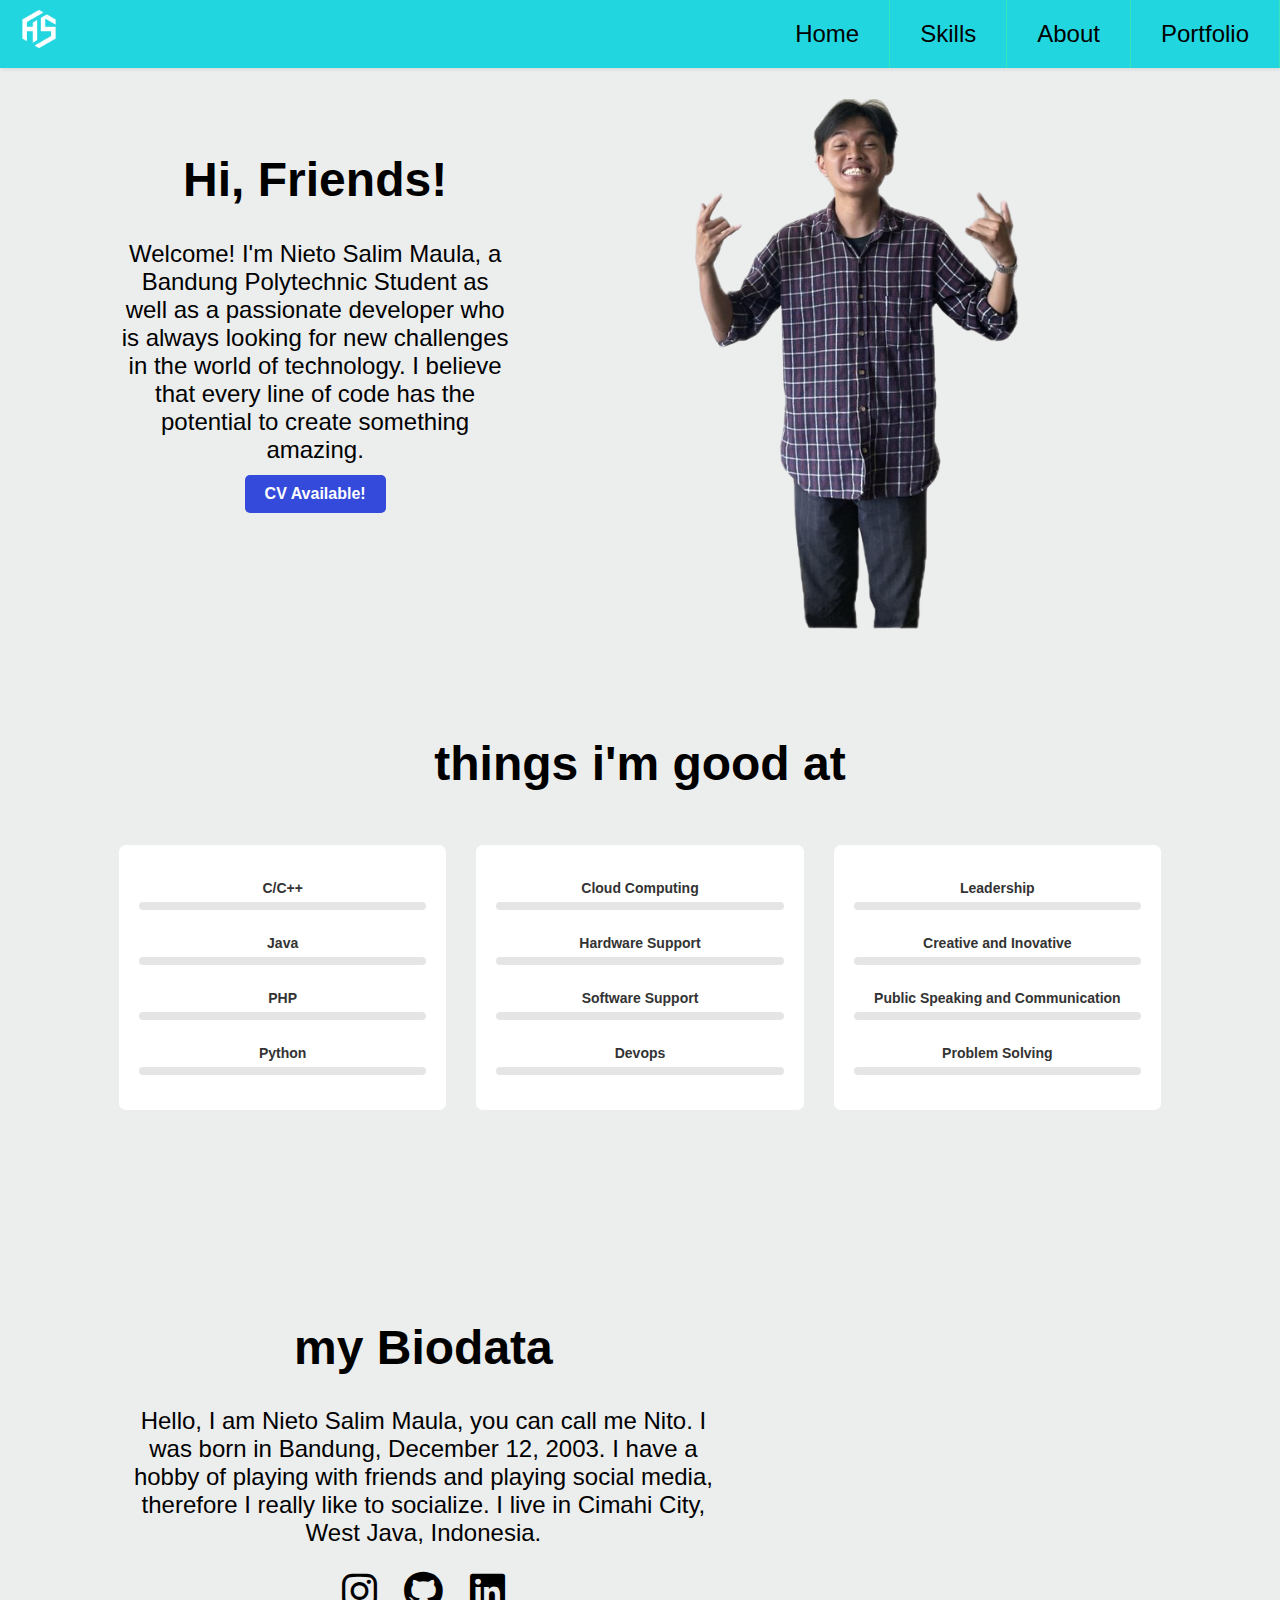
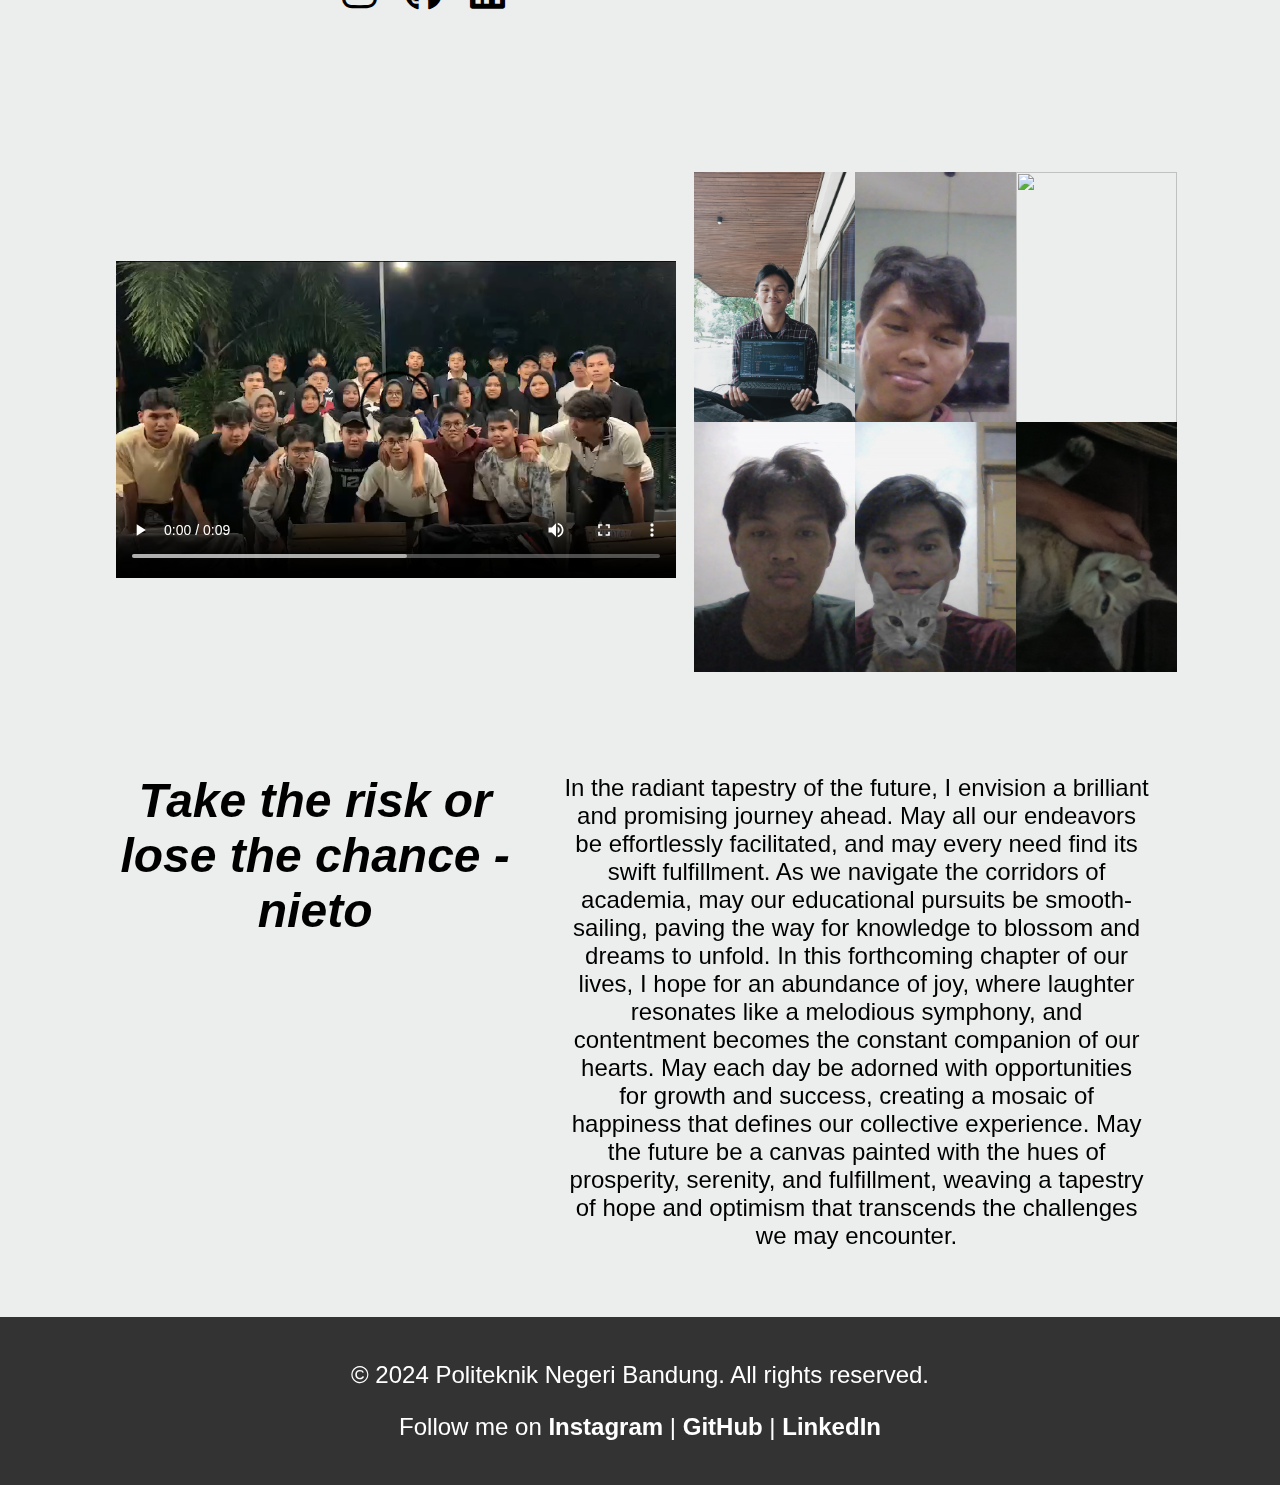
==== commit 5a1224f1: "update: responsive web static" ====
--- a/index.html
+++ b/index.html
@@ -1,262 +1,243 @@
 <!DOCTYPE html>
 <html lang="en">
-
 <head>
     <meta charset="UTF-8">
-    <meta http-equiv="X-UA-Compatible" content="IE=edge">
     <meta name="viewport" content="width=device-width, initial-scale=1.0">
-    <title>A5 | Nieto Salim Maula</title>
-    <link rel="stylesheet" type="text/css" href="css/style.css" />
-    <link rel="stylesheet" type="text/css" href="css/styles.css" />
-    <script src="https://cdn.tailwindcss.com"></script>
-    <script>
-        tailwind.config = {
-            theme: {
-                container: {
-                    center: true,
-                    padding: {
-                        DEFAULT: "1rem",
-                        lg: "135px"
-                    }
-                }
-            }
-        }
-        function toggleMenu() {
-            var ul = document.querySelector('#navbar ul');
-            ul.classList.toggle('active');
-        }
-
-    </script>
+    <title>a5 | Nieto Salim Maula</title>
+    <link rel="stylesheet" href="css/stylez.css">
+    <link rel="stylesheet" href="https://cdnjs.cloudflare.com/ajax/libs/font-awesome/6.0.0/css/all.min.css">
 </head>
-
-<body class="w-full">
-    <header>
-        <nav>
-            <div class="logo">
-                <h4>Nieto Salim Maula</h4>
-            </div>
-            <ul>
-                <li><a href="#">Home</a></li>
-                <li><a href="#">Subjects</a></li>
-                <li><a href="#">Files</a></li>
-                <li><a href="#">Assignment</a></li>
-                <li><a href="#">About</a></li>
-            </ul>
-            <div class="menu-toggle">
-                <input type="checkbox">
-                <span></span>
-                <span></span>
-                <span></span>   
-            </div>
-        </nav>
+<body>
+    <header class="header">
+        <a href="" class="logo">
+            <img src="img/a5logo.png" alt="">
+        </a>
+        <input class="menu-btn" type="checkbox" id="menu-btn" />
+        <label class="menu-icon" for="menu-btn"><span class="navicon"></span></label>
+        <ul class="menu">
+          <li><a href="#home">Home</a></li>
+          <li><a href="#skill">Skills</a></li>
+          <li><a href="#about">About</a></li>
+          <li><a href="#portfolio">Portfolio</a></li>
+        </ul>
     </header>
-    <!-- Header -->
-    <section class="w-full bg-[#D0DDEB] h-screen">
-        <div class="flex flex-col container h-full">
-            <!-- End Navbar -->
-
-            <!-- Introduction -->
-            <section id="home" class="pl-10 mt-10">
-                <div class="flex grow flex-col md:flex-row">
-
-                    <!-- Right Side (Formerly Left Side) -->
-                    <div class="md:order-1">
-                        <img src="img/nieto-rmv.png" class="max-w-40 md:max-w-full mx-auto" alt="Nieto's Image">
-                    </div>
-                    <!-- Left Side (Formerly Right Side) -->
-                    <div class="md:w-1/2 w-full pl-8 pr-8 md:order-2 md:text-sm">
-                        <p class="text-[40px] md:text-[40px] leading-tight font-medium mb-4">
-                            <b>Take the risk or lose the chance - nieto</b>
-                        </p>
-                        <p class="text-[24px] mb-8">
-                            Welcome! I'm Nieto Salim Maula, a Bandung Polytechnic Student as well as a passionate
-                            developer who is always looking for new challenges in the world of technology. I believe
-                            that every line of code has the potential to create something amazing.
-                        </p>
-
-                        <div class="flex items-center justify-between md:flex-wrap md:justify-left">
-                            <div class="flex items-center space-x-4 md:inline-flex md:flex-col md:space-y-4">
-                                <button
-                                    class="px-4 py-2 md:px-8 md:py-4 bg-black rounded-full text-white hover:shadow-lg">
-                                    <a
-                                        href="https://drive.google.com/drive/folders/1TDR8lR7TidVUwy-FdUUFxjuRoNlSUWvR?usp=drive_link">Let's
-                                        Work</a>
-                                </button>
-                                <div class="flex space-x-4 md:inline-flex">
-                                    <img src="img/icons8-facebook.svg" class="w-6 md:w-8" />
-                                    <img src="img/icons8-twitter.svg" class="w-6 md:w-8" />
-                                    <img src="img/icons8-instagram.svg" class="w-6 md:w-8" />
-                                </div>
-                            </div>
-                        </div>
-
-
-                    </div>
-                </div>
-
-            </section>
-            <!-- End Introduction -->
-        </div>
-    </section>
-    <!-- End Header -->
-
-    <section id="mySkills" class="MySkills">
-        <div class="container">
-            <h2>Things I'm Good At:</h2>
-            <div class="skills">
-                <span class="name">C/C++</span>
-                <div class="percent">
-                    <div class="progress" style="width: 50%;"></div>
-                </div>
-                <span class="value">50%</span>
-            </div>
-            <div class="skills">
-                <span class="name">Java</span>
-                <div class="percent">
-                    <div class="progress" style="width: 70%;"></div>
-                </div>
-                <span class="value">70%</span>
-            </div>
-            <div class="skills">
-                <span class="name">PHP</span>
-                <div class="percent">
-                    <div class="progress" style="width: 80%;"></div>
-                </div>
-                <span class="value">80%</span>
-            </div>
-            <div class="skills">
-                <span class="name">Python</span>
-                <div class="percent">
-                    <div class="progress" style="width: 80%;"></div>
-                </div>
-                <span class="value">80%</span>
-            </div>
-            <div class="skills">
-                <span class="name">Leadership and Problem Solving</span>
-                <div class="percent">
-                    <div class="progress" style="width: 80%;"></div>
-                </div>
-                <span class="value">80%</span>
-            </div>
-            <div class="skills">
-                <span class="name">Creative and critical thinking</span>
-                <div class="percent">
-                    <div class="progress" style="width: 80%;"></div>
-                </div>
-                <span class="value">80%</span>
-            </div>
-    </section>
-
-    <!-- Portofolio -->
-    <section id="gallery" class="w-full container mt-[100px] pl-20 mx-auto items-center">
-        <p class="text-[50px] font-bold"> Etc</p>
-        <p class="text-[24px] mb-8">
-            I am currently in group A5 in the Project 1 course: Desktop Software Development. I have a hobby of playing
-            with friends and playing social media, therefore I really like to socialize. I currently live in West Java,
-            Cimahi.
-        </p>
-
-        <center><iframe
-                src="https://www.google.com/maps/embed?pb=!1m18!1m12!1m3!1d7922.16680124827!2d107.53746819057923!3d-6.880611870869131!2m3!1f0!2f0!3f0!3m2!1i1024!2i768!4f13.1!3m3!1m2!1s0x2e68e44f133c909d%3A0xe148c268acdb6478!2sKarangmekar%2C%20Kec.%20Cimahi%20Tengah%2C%20Kota%20Cimahi%2C%20Jawa%20Barat!5e0!3m2!1sid!2sid!4v1709049627277!5m2!1sid!2sid"
-                width="800" height="500" style="border:0;" allowfullscreen="" loading="lazy"
-                referrerpolicy="no-referrer-when-downgrade"></iframe></center>
-
-        <div class="inline-flex space-x-[24px] mt-[80px] text-[20px] text-neutral-500 truncate">
-            <p class="text-[50px] font-bold">My Gallery</p>
-        </div>
-        <div class="grid grid-cols-2 lg:grid-cols-3 gap-[40px] mt-[20px]">
-            <div class="aspect-square bg-zinc-100 rounded-xl">
-                <video controls class="object-cover w-full h-full rounded-xl">
-                    <source src="img/nieto.mp4" type="video/mp4">
-                    Your browser does not support the video tag.
-                </video>
-            </div>
-            <div class="aspect-square bg-zinc-100 rounded-xl">
-                <img src="img/nietopp1.jpg" alt="Image 1" class="object-cover w-full h-full rounded-xl">
-            </div>
-            <div class="aspect-square bg-zinc-100 rounded-xl">
-                <img src="img/nietopp2.jpg" alt="Image 1" class="object-cover w-full h-full rounded-xl">
-            </div>
-            <div class="aspect-square bg-zinc-100 rounded-xl">
-                <img src="img/nietopp3.jpg" alt="Image 1" class="object-cover w-full h-full rounded-xl">
-            </div>
-            <div class="aspect-square bg-zinc-100 rounded-xl">
-                <img src="img/nietopp4.jpg" alt="Image 1" class="object-cover w-full h-full rounded-xl">
-            </div>
-            <div class="aspect-square bg-zinc-100 rounded-xl">
-                <img src="img/nietopp5.jpg" alt="Image 1" class="object-cover w-full h-full rounded-xl">
-            </div>
-            <div class="aspect-square bg-zinc-100 rounded-xl">
-                <img src="img/nietopp6.jpg" alt="Image 1" class="object-cover w-full h-full rounded-xl">
-            </div>
-            <div class="aspect-square bg-zinc-100 rounded-xl">
-                <img src="img/nietopp7.jpg" alt="Image 1" class="object-cover w-full h-full rounded-xl">
-            </div>
-        </div>
-    </section>
-    <!-- End Portofolio -->
-
-    <div class="border border-neutral-500 w-1/3 container my-[200px]"></div>
-
-    <!-- Shop -->
-    <section id="collaborate" class="flex flex-col lg:flex-row w-full container pl-20">
-        <center>
-            <div class="flex  flex-col w-full lg:w-1/2">
-                <p class="text-[50px] font-bold">The hope's</p>
-                <p class="text-[24px] w-10/12 mt-[12px]">During the teaching of Project 1: Desktop Application
-                    Development, I was able to get new things in applying several technologies that are currently widely
-                    used and able to provide benefits today. In addition to getting these new things, I was able to
-                    collaborate with great people in my group, who have their own advantages and uniqueness. I hope that
-                    I can carry out learning not only in one course but other courses optimally and maximally.</p>
-            </div>
-        </center>
-    </section>
-    <!-- End Shop -->
-
-    <div class="border border-neutral-500 w-1/3 container my-[200px]"></div>
-
-    <!-- Collaborate -->
-    <section class="text-center">
-        <p class="text-[50px]">Want to collaborate?</p>
-        <p class="text-[24px]">You can shoot me an email or we could have a quick chat.</p>
-        <div class="mt-[50px]">
-            <button class="text-[24px] py-[12px] px-[40px] bg-black rounded-full text-white hover:shadow-lg">Get in
-                touch</button>
-
-        </div>
-    </section>
-    <!-- End Collaborate -->
-
-    <!-- Footer -->
-    <footer class="border-t bg-zinc-100 mt-[100px]">
-        <div class="grid grid-cols-4 container py-[50px]">
-            <div class="flex flex-col">
-                <div class="w-[100px] h-[100px] bg-zinc-200 border-2 border-zinc-300 rounded-lg"></div>
-                <div class="inline-flex space-x-[24px] mt-[24px] opacity-50">
-                    <img src="img/icons8-facebook.svg" class="w-[24px]" />
-                    <img src="img/icons8-twitter.svg" class="w-[24px]" />
-                    <img src="img/icons8-instagram.svg" class="w-[24px]" />
-                </div>
-            </div>
-            <div class="flex flex-col space-y-4 text-zinc-500">
-                <a href="#">About Me</a>
-                <a href="#">Contact</a>
-                <a href="#">Testimonial</a>
-                <a href="#">Reference</a>
-            </div>
-            <div class="flex flex-col space-y-4 text-zinc-500">
-                <a href="#">Portofolio</a>
-                <a href="#">Exploration</a>
-                <a href="#">Adventure</a>
-            </div>
-            <div class="flex flex-col space-y-4 text-zinc-500">
-                <a href="#">Get in touch</a>
-                <a href="#" class="mt-[24px] font-bold text-black">📞 +62 896 5558 0616</a>
-                <a href="#" class="font-bold text-black">✉️ nietosalimm2003@gmail.com</a>
-            </div>
-        </div>
-
-    </footer>
+    <div class="main-container">
+        <div class="container-title" id="home">
+            <div class="item">
+                <h1>
+                    Hi, Friends!
+                </h1>
+                <div class="item-paragraph">
+                    Welcome! I'm Nieto Salim Maula, a Bandung Polytechnic Student as well as a passionate developer who is always looking for new challenges in the world of technology. I believe that every line of code has the potential to create something amazing.
+                </div>
+                <a href="https://www.contohlink.com" class="custom-button">CV Available!</a>
+            </div>
+            <div class="pict">
+                <img src="img/nieto-rmv.png" alt="">
+            </div>
+        </div>
+        <div class="container-paragraph" id="skill">
+            <div class="container-paragraph-title">
+                <h1> things i'm good at</h1>
+            </div>
+            <div class="container-paragraph-skill">
+                <div class="card">
+                    <div class="container-skill">
+                        <div class="skill-box">
+                            <span class="title">C/C++</span>
+                
+                            <div class="skill-bar">
+                                <span class="skill-per golang">
+                                    <span class="tooltip">50%</span>
+                                </span>
+                            </div>
+                        </div>
+                
+                        <div class="skill-box">
+                            <span class="title">Java</span>
+                
+                            <div class="skill-bar">
+                                <span class="skill-per css">
+                                    <span class="tooltip">70%</span>
+                                </span>
+                            </div>
+                        </div>
+                        <div class="skill-box">
+                            <span class="title">PHP</span>
+                
+                            <div class="skill-bar">
+                                <span class="skill-per javascript">
+                                    <span class="tooltip">80%</span>
+                                </span>
+                            </div>
+                        </div>
+                        <div class="skill-box">
+                            <span class="title">Python</span>
+                
+                            <div class="skill-bar">
+                                <span class="skill-per javascript">
+                                    <span class="tooltip">80%</span>
+                                </span>
+                            </div>
+                        </div>
+                    </div>
+                </div>
+                <div class="card">
+                    <div class="container-skill">
+                        <div class="skill-box">
+                            <span class="title">Cloud Computing</span>
+                
+                            <div class="skill-bar">
+                                <span class="skill-per javascript">
+                                    <span class="tooltip">80%</span>
+                                </span>
+                            </div>
+                        </div>
+                
+                        <div class="skill-box">
+                            <span class="title">Hardware Support</span>
+                
+                            <div class="skill-bar">
+                                <span class="skill-per css">
+                                    <span class="tooltip">70%</span>
+                                </span>
+                            </div>
+                        </div>
+                        <div class="skill-box">
+                            <span class="title">Software Support</span>
+                
+                            <div class="skill-bar">
+                                <span class="skill-per ruby">
+                                    <span class="tooltip">30%</span>
+                                </span>
+                            </div>
+                        </div>
+                        <div class="skill-box">
+                            <span class="title">Devops</span>
+                
+                            <div class="skill-bar">
+                                <span class="skill-per nodejs">
+                                    <span class="tooltip">60%</span>
+                                </span>
+                            </div>
+                        </div>
+                    </div>
+                </div>
+                <div class="card">
+                    <div class="container-skill">
+                        <div class="skill-box">
+                            <span class="title">Leadership</span>
+                
+                            <div class="skill-bar">
+                                <span class="skill-per javascript">
+                                    <span class="tooltip">80%</span>
+                                </span>
+                            </div>
+                        </div>
+                
+                        <div class="skill-box">
+                            <span class="title">Creative and Inovative</span>
+                
+                            <div class="skill-bar">
+                                <span class="skill-per css">
+                                    <span class="tooltip">70%</span>
+                                </span>
+                            </div>
+                        </div>
+                        <div class="skill-box">
+                            <span class="title">Public Speaking and Communication</span>
+                
+                            <div class="skill-bar">
+                                <span class="skill-per nodejs">
+                                    <span class="tooltip">60%</span>
+                                </span>
+                            </div>
+                        </div>
+                        <div class="skill-box">
+                            <span class="title">Problem Solving</span>
+                
+                            <div class="skill-bar">
+                                <span class="skill-per nodejs">
+                                    <span class="tooltip">60%</span>
+                                </span>
+                            </div>
+                        </div>
+                    </div>
+                </div>
+            </div>
+        </div>
+        <div class="container-biodata" id="about">
+            <div class="biodata-data">
+                <h1>my Biodata</h1>
+                <p>
+                    Hello, I am Nieto Salim Maula, you can call me Nito. I was born in Bandung, December 12, 2003. I have a hobby of playing with friends and playing social media, therefore I really like to socialize. I live in Cimahi City, West Java, Indonesia.
+                </p>
+                <!-- Tombol Instagram -->
+                <a href="https://www.instagram.com/nieto5maula" class="social-button" target="_blank">
+                    <i class="fab fa-instagram social-icon"></i>
+                </a>
+                
+                <!-- Tombol GitHub -->
+                <a href="https://github.com/incognieto" class="social-button" target="_blank">
+                    <i class="fab fa-github social-icon"></i>
+                </a>
+                
+                <!-- Tombol LinkedIn -->
+                <a href="https://www.linkedin.com/in/nieto-salim-maula" class="social-button" target="_blank">
+                    <i class="fab fa-linkedin social-icon"></i>
+                </a>
+            </div>
+            <div class="biodata-map">
+                <iframe src="https://www.google.com/maps/embed?pb=!1m18!1m12!1m3!1d350.115277807702!2d107.54579961184938!3d-6.878358728396664!2m3!1f0!2f0!3f0!3m2!1i1024!2i768!4f13.1!3m3!1m2!1s0x2e68e596ac3b0b1b%3A0xe0d028b2f7d89a2c!2sWarung%20Emak%20Jua!5e0!3m2!1sid!2sid!4v1709984711890!5m2!1sid!2sid" allowfullscreen="" loading="lazy" referrerpolicy="no-referrer-when-downgrade"></iframe>
+            </div>
+        </div>
+        <div class="container-galery">
+            <div class="galery-video">
+                <video controls>
+                    <source src="img/nieto.mp4" type="video/mp4" />
+                 </video>
+            </div>
+            <div class="galery-photo">
+               <div class="row-1">
+                    <div class="card">
+                        <img src="img/nietopp6.jpg" alt="">
+                    </div>
+                    <div class="card">
+                        <img src="img/nietopp5.jpg" alt="">
+                    </div>
+                    <div class="card">
+                        <img src="img/nietopp4.jpg" alt="">
+                    </div>
+               </div>
+               <div class="row-2">
+                    <div class="card">
+                        <img src="img/nietopp1.jpg" alt="">
+                    </div>
+                    <div class="card">
+                        <img src="img/nietopp2.jpg" alt="">
+                    </div>
+                    <div class="card">
+                        <img src="img/nietopp3.jpg" alt="">
+                    </div>
+               </div>
+            </div>
+        </div>
+        <div class="container-title" id="portfolio">
+            <div class="pict">
+                <h1>
+                    <i>Take the risk or lose the chance - nieto</i>
+                </h1>
+            </div>
+            <div class="item">
+                <div class="item-paragraph">
+                    In the radiant tapestry of the future, I envision a brilliant and promising journey ahead. May all our endeavors be effortlessly facilitated, and may every need find its swift fulfillment. As we navigate the corridors of academia, may our educational pursuits be smooth-sailing, paving the way for knowledge to blossom and dreams to unfold. In this forthcoming chapter of our lives, I hope for an abundance of joy, where laughter resonates like a melodious symphony, and contentment becomes the constant companion of our hearts. May each day be adorned with opportunities for growth and success, creating a mosaic of happiness that defines our collective experience. May the future be a canvas painted with the hues of prosperity, serenity, and fulfillment, weaving a tapestry of hope and optimism that transcends the challenges we may encounter.
+                </div>
+            </div>
+        </div>
+    </div>
 </body>
-
+<footer>
+    <p>&copy; 2024 Politeknik Negeri Bandung. All rights reserved.</p>
+    <p>Follow me on <a href="https://www.instagram.com/nieto5maula" target="_blank">Instagram</a> | <a href="https://github.com/incognieto" target="_blank">GitHub</a> | <a href="https://www.linkedin.com/in/nieto-salim-maula" target="_blank">LinkedIn</a></p>
+</footer>
 </html>--- a/css/stylez.css
+++ b/css/stylez.css
@@ -0,0 +1,593 @@
+body {
+    margin: 0;
+    font-family: 'Segoe UI', Tahoma, Geneva, Verdana, sans-serif;
+    font-size: 150%;
+    background-color: #fff;
+  }
+  
+  a {
+    color: #000;
+  }
+  
+  /* header */
+  
+  .header {
+    background-color: #22d6e0;
+    box-shadow: 1px 1px 4px 0 rgba(0,0,0,.1);
+    position: fixed;
+    width: 100%;
+    z-index: 3;
+    font-size: 60%;
+  }
+  
+  .header ul {
+    margin: 0;
+    padding: 0;
+    list-style: none;
+    overflow: hidden;
+    background-color: #22d6e0;
+  }
+  
+  .header li a {
+    display: block;
+    padding: 20px 20px;
+    border-right: 1px solid #39e4ba;
+    text-decoration: none;
+  }
+  
+  .header li a:hover,
+  .header .menu-btn:hover {
+    background-color: #39e4ba;
+  }
+  
+  .header .logo img{
+    display: block;
+    float: left;
+    font-size: 2em;
+    padding: 10px 20px;
+    text-decoration: none;
+  
+    /* Tambahkan properti berikut untuk membuat logo fleksibel */
+    max-width: 8%;
+  }
+  
+  /* menu */
+  
+  .header .menu {
+    clear: both;
+    max-height: 0;
+    transition: max-height .2s ease-out;
+  }
+  
+  /* menu icon */
+  
+  .header .menu-icon {
+    cursor: pointer;
+    display: inline-block;
+    float: right;
+    padding: 28px 20px;
+    position: relative;
+    user-select: none;
+  }
+  
+  .header .menu-icon .navicon {
+    background: #333;
+    display: block;
+    height: 2px;
+    position: relative;
+    transition: background .2s ease-out;
+    width: 18px;
+  }
+  
+  .header .menu-icon .navicon:before,
+  .header .menu-icon .navicon:after {
+    background: #333;
+    content: '';
+    display: block;
+    height: 100%;
+    position: absolute;
+    transition: all .2s ease-out;
+    width: 100%;
+  }
+  
+  .header .menu-icon .navicon:before {
+    top: 5px;
+  }
+  
+  .header .menu-icon .navicon:after {
+    top: -5px;
+  }
+  
+  /* menu btn */
+  
+  .header .menu-btn {
+    display: none;
+  }
+  
+  .header .menu-btn:checked ~ .menu {
+    max-height: 240px;
+  }
+  
+  .header .menu-btn:checked ~ .menu-icon .navicon {
+    background: transparent;
+  }
+  
+  .header .menu-btn:checked ~ .menu-icon .navicon:before {
+    transform: rotate(-45deg);
+  }
+  
+  .header .menu-btn:checked ~ .menu-icon .navicon:after {
+    transform: rotate(45deg);
+  }
+  
+  .header .menu-btn:checked ~ .menu-icon:not(.steps) .navicon:before,
+  .header .menu-btn:checked ~ .menu-icon:not(.steps) .navicon:after {
+    top: 0;
+  }
+
+  .main-container{
+    padding-top: 10%;
+    padding-right: 5%;
+    padding-left: 5%;
+    background: #eceded;
+  }
+  
+  .main-container .container-title{
+    padding: 3%;
+    /*background: #fff;*/
+  }
+
+  .main-container .container-title .pict{
+    /*background-color: crimson;*/
+    text-align: center;
+  }
+
+  .main-container .container-title .pict img{
+    /*background-color: crimson;*/
+    width: 50%;
+  }
+
+  .main-container .container-title .item{
+    /*background-color: blueviolet;*/
+    padding: 5%;
+    text-align: center;
+  }
+
+  .main-container .container-paragraph{
+    justify-content: center;
+    padding-top: 3%;
+    padding-bottom: 3%;
+    /*background: #7b7b7b;*/
+    height: max-content;
+  }
+
+  .main-container .container-paragraph .container-paragraph-title{
+    text-align: center;
+    margin-bottom: 5%;
+  }
+
+  .main-container .container-paragraph .container-paragraph-skill{
+    justify-content: center;
+  }
+
+  .main-container .container-paragraph .container-paragraph-skill .card{
+    text-align: center;
+    justify-content: center;
+    margin-bottom: 5%;
+    display: flex;
+  }
+
+  .main-container .container-biodata{
+    padding: 3%;
+    /*background: #ff07a4;*/
+    height: max-content;
+  }
+
+  .main-container .container-biodata .biodata-data{
+    padding: 3%;
+    /*background: #ccff00;*/
+    justify-content: center;
+    align-items: center;
+    text-align: center;
+  }
+
+  .main-container .container-biodata .biodata-map{
+    /*background: #00ffae;*/
+    justify-content: center;
+    align-items: center;
+    text-align: center;
+  }
+
+  .main-container .container-biodata .biodata-map iframe{
+    width: 500px;
+    height: 500px;
+    border: 0;
+  }
+
+  .main-container .container-galery{
+    padding: 3%;
+    /*background: #02fff2;*/
+    height: max-content;
+    display: grid;
+    justify-content: center;
+    text-align: center;
+    align-items: center;
+  }
+
+  .main-container .container-galery .galery-video{
+    padding: 3%;
+    /*background: #ccff00;*/
+    height: max-content;
+    justify-content: center;
+    text-align: center;
+    align-items: center;
+  }
+
+  .main-container .container-galery .galery-video video{
+    width: 100%;
+  }
+
+  .main-container .container-galery .galery-photo{
+    /*background: #083b2b;*/
+    height: max-content;
+    justify-content: center;
+    text-align: center;
+    align-items: center;
+  }
+
+  .main-container .container-galery .galery-photo .row-1{
+    /*background: #ff0000;*/
+    display: grid;
+    grid-template-columns: 33% 33% 33%;
+  }
+
+  .main-container .container-galery .galery-photo .row-1 .card{
+    /*background: #ff07b5;*/
+  }
+
+  .main-container .container-galery .galery-photo .row-1 .card img{
+    object-fit:cover;
+    width: 100%;
+    height: 100%;
+  }
+
+  .main-container .container-galery .galery-photo .row-2{
+    /*background: #0066ff;*/
+    display: grid;
+    grid-template-columns: 33% 33% 33%;
+  }
+
+  .main-container .container-galery .galery-photo .row-2 .card img{
+    object-fit:cover;
+    width: 100%;
+    height: 100%;
+  }
+
+  /* Skill Bar */
+  .container-skill{
+    position: relative;
+    max-width: 500px;
+    width: 100%;
+    background: #fff;
+    margin: 0 15px;
+    padding: 10px 20px;
+    border-radius: 7px;
+  }
+  .container-skill .skill-box{
+      width: 100%;
+      margin: 25px 0;
+  }
+  .skill-box .title{
+      display: block;
+      font-size: 14px;
+      font-weight: 600;
+      color: #333;
+  }
+  .skill-box .skill-bar{
+      height: 8px;
+      width: 100%;
+      border-radius: 6px;
+      margin-top: 6px;
+      background: rgba(0,0,0,0.1);
+  }
+  .skill-bar .skill-per{
+      position: relative;
+      display: block;
+      height: 100%;
+      width: 90%;
+      border-radius: 6px;
+      background: #4070f4;
+      animation: progress 0.4s ease-in-out forwards;
+      opacity: 0;
+  }
+  .skill-per.css{
+      width: 70%;
+      animation-delay: 0.1s;
+  }
+  .skill-per.javascript{
+      width: 80%;
+      animation-delay: 0.2s;
+  }
+  .skill-per.nodejs{
+      width: 60%;
+      animation-delay: 0.3s;
+  }
+
+  .skill-per.golang{
+    width: 50%;
+    animation-delay: 0.3s;
+  }
+
+  .skill-per.ruby{
+    width: 30%;
+    animation-delay: 0.3s;
+  }
+
+  @keyframes progress {
+      0%{
+          width: 0;
+          opacity: 1;
+      }
+      100%{
+          opacity: 1;
+      }
+  }
+  .skill-per .tooltip{
+      position: absolute;
+      right: -14px;
+      top: -28px;
+      font-size: 9px;
+      font-weight: 500;
+      color: #fff;
+      padding: 2px 6px;
+      border-radius: 3px;
+      background: #4070f4;
+      z-index: 1;
+  }
+  .tooltip::before{
+      content: '';
+      position: absolute;
+      left: 50%;
+      bottom: -2px;
+      height: 10px;
+      width: 10px;
+      z-index: -1;
+      background-color: #4070f4;
+      transform: translateX(-50%) rotate(45deg);
+
+  }
+
+  /* 48em = 768px Desktop*/
+  
+  @media (min-width: 48em) {
+
+    .header {
+      background-color: #22d6e0;
+      box-shadow: 1px 1px 4px 0 rgba(0,0,0,.1);
+      position: fixed;
+      width: 100%;
+      z-index: 3;
+      font-size: 100%;
+    }
+
+    .header li {
+      float: left;
+    }
+    .header li a {
+      padding: 20px 30px;
+    }
+    .header .menu {
+      clear: none;
+      float: right;
+      max-height: none;
+    }
+    .header .menu-icon {
+      display: none;
+    }
+    .header .logo img{
+        display: block;
+        float: left;
+        font-size: 2em;
+        padding: 10px 20px;
+        text-decoration: none;
+      
+        /* Tambahkan properti berikut untuk membuat logo fleksibel */
+        max-width: 3%;
+    }
+
+    .main-container{
+      padding-top: 5%;
+      padding-right: 5%;
+      padding-left: 5%;
+      background: #eceded;
+    }
+    
+    .main-container .container-title{
+      padding: 3%;
+      /*background: #fff;*/
+      display: grid;
+      grid-template-columns: 40% 60%;
+    }
+  
+    .main-container .container-title .pict{
+      /*background-color: crimson;*/
+      text-align: center;
+    }
+  
+    .main-container .container-title .pict img{
+      /*background-color: crimson;*/
+    }
+  
+    .main-container .container-title .item{
+      /*background-color: blueviolet;*/
+      padding: 5%;
+    }
+  
+    .main-container .container-paragraph{
+      padding: 3%;
+      /*background: #7b7b7b;*/
+      height: max-content;
+      justify-content: center;
+    }
+
+    .main-container .container-paragraph .container-paragraph-skill{
+      text-align: center;
+      display: grid;
+      grid-template-columns: 33% 33% 33%;
+      justify-content: center;
+    }
+
+    .main-container .container-paragraph .container-paragraph-skill .card{
+      text-align: center;
+    }
+
+    .main-container .container-biodata{
+      padding: 3%;
+      /*background: #ff07a4;*/
+      height: max-content;
+      display: grid;
+      grid-template-columns: 60% 40%;
+      justify-content: center;
+      text-align: center;
+      align-items: center;
+    }
+
+    .main-container .container-biodata .biodata-data{
+      padding: 3%;
+      /*background: #ccff00;*/
+      height: max-content;
+      justify-content: center;
+    }
+
+    .main-container .container-biodata .biodata-map{
+      /*sbackground: #00ffae;*/
+      height: max-content;
+      justify-content: center;
+      text-align: center;
+      align-items: center;
+    }
+
+    .main-container .container-biodata .biodata-map iframe{
+      width: 500px;
+      height: 500px;
+      border: 0;
+    }
+
+    .main-container .container-galery{
+      padding: 3%;
+      /*background: #02fff2;*/
+      height: max-content;
+      display: grid;
+      grid-template-columns: 55% 45%;
+      justify-content: center;
+      text-align: center;
+      align-items: center;
+    }
+
+    .main-container .container-galery .galery-video{
+      padding: 3%;
+      /*background: #ccff00;*/
+      height: max-content;
+      justify-content: center;
+      text-align: center;
+      align-items: center;
+    }
+
+    .main-container .container-galery .galery-photo{
+      /*background: #083b2b;*/
+      height: max-content;
+      justify-content: center;
+      text-align: center;
+      align-items: center;
+    }
+
+    .main-container .container-galery .galery-photo .row-1{
+      /*background: #ff0000;*/
+      display: grid;
+      grid-template-columns: 33% 33% 33%;
+      height: 250px;
+    }
+
+    .main-container .container-galery .galery-photo .row-1 .card img{
+      object-fit:cover;
+      width: 100%;
+      height: 100%;
+    }
+
+    .main-container .container-galery .galery-photo .row-2 .card img{
+      object-fit:cover;
+      width: 100%;
+      height: 100%;
+    }
+
+    .main-container .container-galery .galery-photo .row-2{
+      /*background: #0066ff;*/
+      display: grid;
+      grid-template-columns: 33% 33% 33%;
+      height: 250px;
+    }
+
+    .main-container .container-matkul{
+      /*background-color: darkblue;*/
+    }
+    
+  }
+
+  /* Styling untuk tombol */
+  .custom-button {
+    display: inline-block;
+    padding: 10px 20px;
+    font-size: 16px;
+    font-weight: bold;
+    text-align: center;
+    text-decoration: none;
+    background-color: #344adb; /* Warna latar belakang */
+    color: #fff; /* Warna teks */
+    border-radius: 5px; /* Sudut melengkung */
+    transition: background-color 0.3s ease; /* Efek transisi ketika dihover */
+    margin: 3%;
+  }
+  
+  /* Efek hover */
+  .custom-button:hover {
+    background-color: #2980b9;
+  }
+  
+  /* Styling untuk tombol */
+  .social-button {
+    display: inline-block;
+    margin: 0 10px;
+    text-align: center;
+    text-decoration: none;
+    transition: transform 0.3s ease; /* Efek transisi ketika dihover */
+  }
+  
+  /* Efek hover */
+  .social-button:hover {
+    transform: scale(1.1);
+  }
+  
+  /* Styling untuk ikon */
+  .social-icon {
+    font-size: 40px;
+  }
+
+  /* Styling untuk footer */
+  footer {
+    background-color: #333;
+    color: #fff;
+    padding: 20px;
+    text-align: center;
+  }
+  
+  /* Styling untuk link di dalam footer */
+  footer a {
+    color: #fff;
+    text-decoration: none;
+    font-weight: bold;
+  }
+  
+  /* Efek hover pada link di dalam footer */
+  footer a:hover {
+    text-decoration: underline;
+  }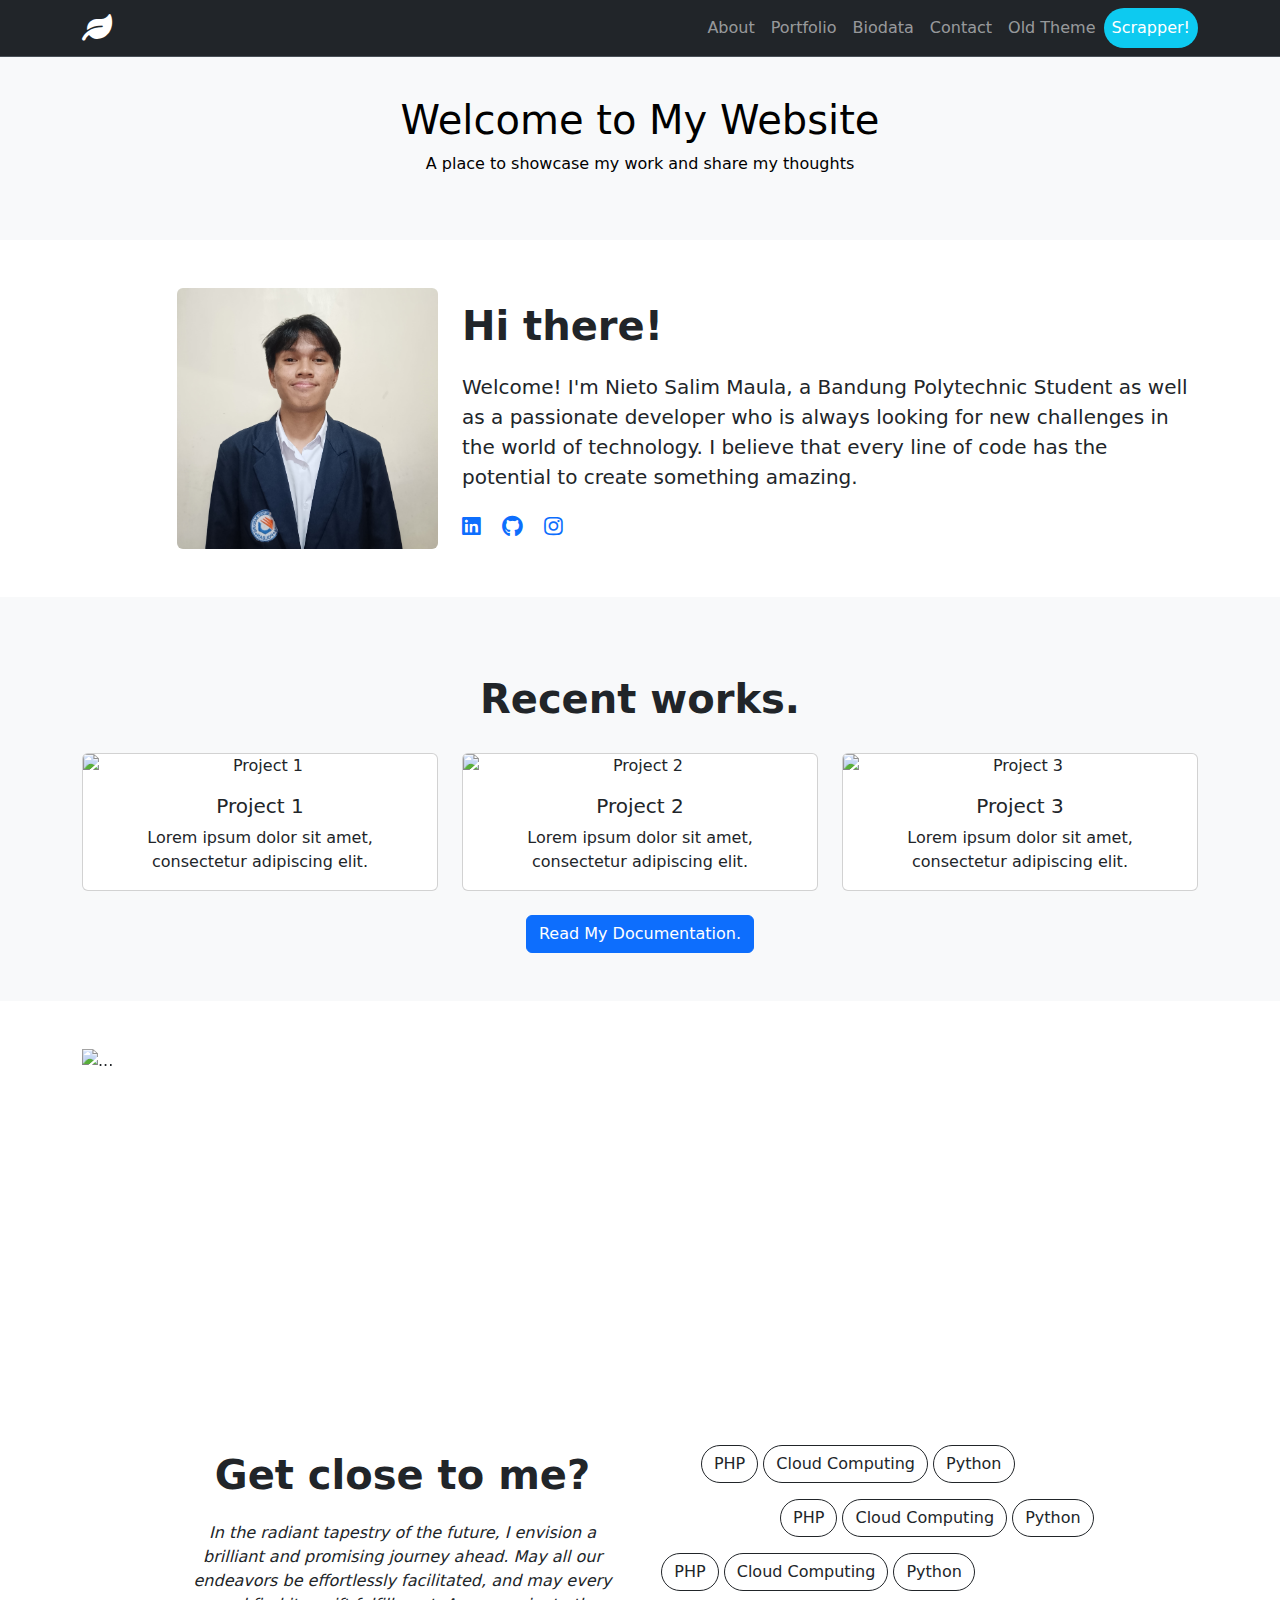
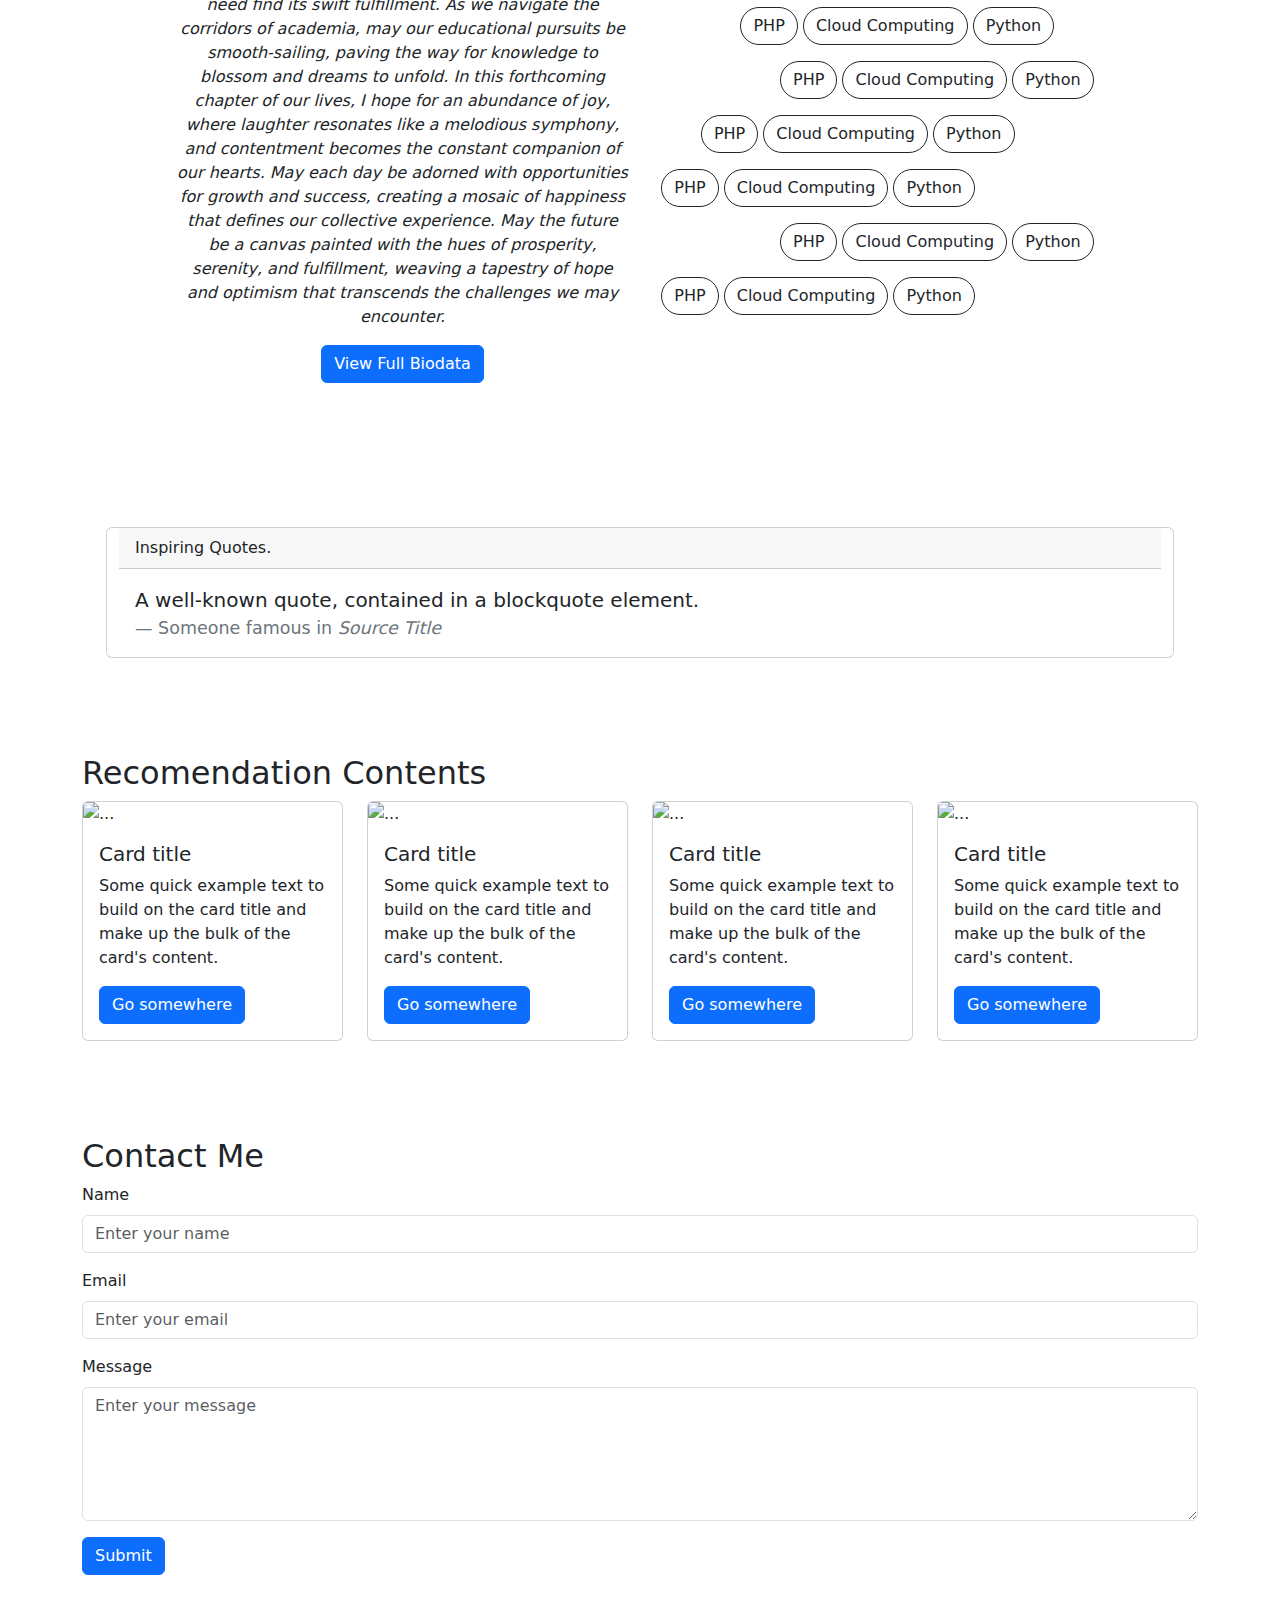
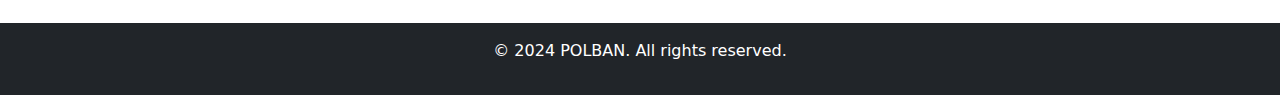
==== commit c4985cc5: "add data scrapping and change visualisation view" ====
--- a/index.html
+++ b/index.html
@@ -1,243 +1,323 @@
 <!DOCTYPE html>
 <html lang="en">
+
 <head>
     <meta charset="UTF-8">
     <meta name="viewport" content="width=device-width, initial-scale=1.0">
     <title>a5 | Nieto Salim Maula</title>
-    <link rel="stylesheet" href="css/stylez.css">
-    <link rel="stylesheet" href="https://cdnjs.cloudflare.com/ajax/libs/font-awesome/6.0.0/css/all.min.css">
+    <link rel="stylesheet" href="https://cdn.jsdelivr.net/npm/bootstrap@5.3.0/dist/css/bootstrap.min.css">
+    <link rel="stylesheet" href="https://cdnjs.cloudflare.com/ajax/libs/font-awesome/5.15.4/css/all.min.css">
 </head>
+
 <body>
-    <header class="header">
-        <a href="" class="logo">
-            <img src="img/a5logo.png" alt="">
-        </a>
-        <input class="menu-btn" type="checkbox" id="menu-btn" />
-        <label class="menu-icon" for="menu-btn"><span class="navicon"></span></label>
-        <ul class="menu">
-          <li><a href="#home">Home</a></li>
-          <li><a href="#skill">Skills</a></li>
-          <li><a href="#about">About</a></li>
-          <li><a href="#portfolio">Portfolio</a></li>
-        </ul>
+    <nav class="navbar navbar-expand-lg navbar-light fixed-top bg-dark border-bottom border-body" data-bs-theme="dark">
+        <div class="container">
+            <a class="navbar-brand" href="index.html"><i class="fas fa-leaf fa-lg"></i></a>
+            <button class="navbar-toggler" type="button" data-bs-toggle="collapse" data-bs-target="#navbarNav"
+                aria-controls="navbarNav" aria-expanded="false" aria-label="Toggle navigation">
+                <span class="navbar-toggler-icon"></span>
+            </button>
+            <div class="collapse navbar-collapse" id="navbarNav">
+                <ul class="navbar-nav ms-auto"> <!-- Menambahkan kelas "ms-auto" di sini -->                    
+                    <li class="nav-item">
+                        <a class="nav-link" href="index.html#about">About</a>
+                    </li>
+                    <li class="nav-item">
+                        <a class="nav-link" href="index.html#portfolio">Portfolio</a>
+                    </li>
+                    <li class="nav-item">
+                        <a class="nav-link" href="index.html#biodata">Biodata</a>
+                    </li>
+                    <li class="nav-item">
+                        <a class="nav-link" href="index.html#contact">Contact</a>
+                    </li>
+                    <li class="nav-item">
+                        <a class="nav-link" href="etc/theme_old/">Old Theme</a>
+                    </li>
+                    <li class="nav-item">
+                        <a class="btn bg-info text-white btn-outline-dark rounded-pill btn-link nav-link" href="project/scrapping.html">Scrapper!</a>
+                    </li>
+                </ul>
+            </div>
+        </div>
+    </nav>    
+
+    <header class="bg-body-tertiary text-black text-center py-5 mt-5">
+        <h1>Welcome to My Website</h1>
+        <p>A place to showcase my work and share my thoughts</p>
     </header>
-    <div class="main-container">
-        <div class="container-title" id="home">
-            <div class="item">
-                <h1>
-                    Hi, Friends!
-                </h1>
-                <div class="item-paragraph">
-                    Welcome! I'm Nieto Salim Maula, a Bandung Polytechnic Student as well as a passionate developer who is always looking for new challenges in the world of technology. I believe that every line of code has the potential to create something amazing.
-                </div>
-                <a href="https://www.contohlink.com" class="custom-button">CV Available!</a>
-            </div>
-            <div class="pict">
-                <img src="img/nieto-rmv.png" alt="">
-            </div>
-        </div>
-        <div class="container-paragraph" id="skill">
-            <div class="container-paragraph-title">
-                <h1> things i'm good at</h1>
-            </div>
-            <div class="container-paragraph-skill">
+
+    <section id="about" class="py-5">
+        <div class="container">
+            <div class="row text-center text-md-start">
+                <div class="col-2 col-md-1"></div> <!-- _____________gap desktop_____________ -->
+                <div class="col-8 col-md-3 text-center">
+                    <img src="img/1x1.jpeg" class="img-fluid rounded" alt="My Photo">
+                </div>
+                <div class="col col-md-8 mt-2"> <!-- _____________desktop_____________ -->
+                    <p class="fs-1 fw-bold">Hi there!</p>
+                    <p class="fs-5">Welcome! I'm Nieto Salim Maula, a Bandung Polytechnic Student as well as a passionate developer who is always looking for new challenges in the world of technology. I believe that every line of code has the potential to create something amazing.</p>
+                    <div class="social-icons mt-4">
+                        <a href="https://www.linkedin.com/in/nietosm/" target="_blank" class="me-3"><i class="fab fa-linkedin fa-lg"></i></a>
+                        <a href="https://github.com/incognieto" target="_blank" class="me-3"><i class="fab fa-github fa-lg"></i></a>
+                        <a href="https://www.instagram.com/incognieto/" target="_blank"><i class="fab fa-instagram fa-lg"></i></a>
+                    </div>
+                </div>
+            </div>
+        </div>
+    </section>
+
+    <section id="portfolio" class="py-5 bg-light">
+        <div class="container">
+            <div class="row text-center">
+                <div class="fs-1 fw-bold my-4">Recent works.</div>
+                <div class="col-md-4">
+                    <div class="card mb-4">
+                        <img src="image1.jpg" class="card-img-top" alt="Project 1">
+                        <div class="card-body">
+                            <h5 class="card-title">Project 1</h5>
+                            <p class="card-text">Lorem ipsum dolor sit amet, consectetur adipiscing elit.</p>
+                        </div>
+                    </div>
+                </div>
+                <div class="col-md-4">
+                    <div class="card mb-4">
+                        <img src="image2.jpg" class="card-img-top" alt="Project 2">
+                        <div class="card-body">
+                            <h5 class="card-title">Project 2</h5>
+                            <p class="card-text">Lorem ipsum dolor sit amet, consectetur adipiscing elit.</p>
+                        </div>
+                    </div>
+                </div>
+                <div class="col-md-4">
+                    <div class="card mb-4">
+                        <img src="image3.jpg" class="card-img-top" alt="Project 3">
+                        <div class="card-body">
+                            <h5 class="card-title">Project 3</h5>
+                            <p class="card-text">Lorem ipsum dolor sit amet, consectetur adipiscing elit.</p>
+                        </div>
+                    </div>
+                </div>
+            </div>
+            <div class="row">
+                <div class="container-fluid text-center">
+                    <button class="btn btn-primary" onclick="window.location.href='project/proyek.html'">Read My Documentation.</button>
+                </div>
+            </div>
+        </div>
+    </section>
+
+    <section id="gallery" class="py-5">
+        <div class="container">
+            <div id="carouselExampleCaptions" class="carousel slide">
+                <div class="carousel-indicators">
+                    <button type="button" data-bs-target="#carouselExampleCaptions" data-bs-slide-to="0" class="active" aria-current="true" aria-label="Slide 1"></button>
+                    <button type="button" data-bs-target="#carouselExampleCaptions" data-bs-slide-to="1" aria-label="Slide 2"></button>
+                    <button type="button" data-bs-target="#carouselExampleCaptions" data-bs-slide-to="2" aria-label="Slide 3"></button>
+                </div>
+                <div class="carousel-inner">
+                    <div class="carousel-item active">
+                        <img src="img/photo_1.png" class="d-block w-100" alt="..." style="object-fit: cover; object-position: center center; height: calc(100vh / 3);">
+                        <div class="carousel-caption d-none d-md-block">
+                            <h5>First slide label</h5>
+                            <p>Some representative placeholder content for the first slide.</p>
+                        </div>
+                    </div>
+                    <div class="carousel-item">
+                        <img src="img/photo_2.png" class="d-block w-100" alt="..." style="object-fit: cover; object-position: center center; height: calc(100vh / 3);">
+                        <div class="carousel-caption d-none d-md-block">
+                            <h5>Second slide label</h5>
+                            <p>Some representative placeholder content for the second slide.</p>
+                        </div>
+                    </div>
+                    <div class="carousel-item">
+                        <img src="img/photo_3.png" class="d-block w-100" alt="..." style="object-fit: cover; object-position: center center; height: calc(100vh / 3);">
+                        <div class="carousel-caption d-none d-md-block">
+                            <h5>Third slide label</h5>
+                            <p>Some representative placeholder content for the third slide.</p>
+                        </div>
+                    </div>
+                </div>
+                <button class="carousel-control-prev" type="button" data-bs-target="#carouselExampleCaptions" data-bs-slide="prev">
+                    <span class="carousel-control-prev-icon" aria-hidden="true"></span>
+                    <span class="visually-hidden">Previous</span>
+                </button>
+                <button class="carousel-control-next" type="button" data-bs-target="#carouselExampleCaptions" data-bs-slide="next">
+                    <span class="carousel-control-next-icon" aria-hidden="true"></span>
+                    <span class="visually-hidden">Next</span>
+                </button>
+            </div>
+        </div>
+    </section>
+    
+    <section id="biodata" class="py-md-5">
+        <div class="container text-center">
+            <div class="row">
+                <div class="col-md-1"></div>
+                <div class="col-md-5 mb-5">
+                    <p class="fs-1 fw-bold">Get close to me?</p>
+                    <p class="fs-8 text-wrap"><em>In the radiant tapestry of the future, I envision a brilliant and promising journey ahead. May all our endeavors be effortlessly facilitated, and may every need find its swift fulfillment. As we navigate the corridors of academia, may our educational pursuits be smooth-sailing, paving the way for knowledge to blossom and dreams to unfold. In this forthcoming chapter of our lives, I hope for an abundance of joy, where laughter resonates like a melodious symphony, and contentment becomes the constant companion of our hearts. May each day be adorned with opportunities for growth and success, creating a mosaic of happiness that defines our collective experience. May the future be a canvas painted with the hues of prosperity, serenity, and fulfillment, weaving a tapestry of hope and optimism that transcends the challenges we may encounter.</em></p>
+                    <a href="biodata.html" class="btn btn-primary">View Full Biodata</a>
+                </div>
+                <div class="col-md-5">
+                    <div class="row">
+                        <div class="col-9 offset-1">
+                            <button type="button" class="btn btn-outline-dark rounded-pill">PHP</button>
+                            <button type="button" class="btn btn-outline-dark rounded-pill">Cloud Computing</button>
+                            <button type="button" class="btn btn-outline-dark rounded-pill">Python</button>
+                        </div>
+                    </div>
+                    <div class="row my-3">
+                        <div class="col-9 offset-3">
+                            <button type="button" class="btn btn-outline-dark rounded-pill">PHP</button>
+                            <button type="button" class="btn btn-outline-dark rounded-pill">Cloud Computing</button>
+                            <button type="button" class="btn btn-outline-dark rounded-pill">Python</button>
+                        </div>
+                    </div>
+                    <div class="row my-3">
+                        <div class="col-9">
+                            <button type="button" class="btn btn-outline-dark rounded-pill">PHP</button>
+                            <button type="button" class="btn btn-outline-dark rounded-pill">Cloud Computing</button>
+                            <button type="button" class="btn btn-outline-dark rounded-pill">Python</button>
+                        </div>
+                    </div>
+                    <div class="row my-3">
+                        <div class="col-9 offset-2">
+                            <button type="button" class="btn btn-outline-dark rounded-pill">PHP</button>
+                            <button type="button" class="btn btn-outline-dark rounded-pill">Cloud Computing</button>
+                            <button type="button" class="btn btn-outline-dark rounded-pill">Python</button>
+                        </div>
+                    </div>
+                    <div class="row my-3">
+                        <div class="col-9 offset-3">
+                            <button type="button" class="btn btn-outline-dark rounded-pill">PHP</button>
+                            <button type="button" class="btn btn-outline-dark rounded-pill">Cloud Computing</button>
+                            <button type="button" class="btn btn-outline-dark rounded-pill">Python</button>
+                        </div>
+                    </div>
+                    <div class="row my-3">
+                        <div class="col-9 offset-1">
+                            <button type="button" class="btn btn-outline-dark rounded-pill">PHP</button>
+                            <button type="button" class="btn btn-outline-dark rounded-pill">Cloud Computing</button>
+                            <button type="button" class="btn btn-outline-dark rounded-pill">Python</button>
+                        </div>
+                    </div>
+                    <div class="row my-3">
+                        <div class="col-9">
+                            <button type="button" class="btn btn-outline-dark rounded-pill">PHP</button>
+                            <button type="button" class="btn btn-outline-dark rounded-pill">Cloud Computing</button>
+                            <button type="button" class="btn btn-outline-dark rounded-pill">Python</button>
+                        </div>
+                    </div>
+                    <div class="row my-3">
+                        <div class="col-9 offset-3">
+                            <button type="button" class="btn btn-outline-dark rounded-pill">PHP</button>
+                            <button type="button" class="btn btn-outline-dark rounded-pill">Cloud Computing</button>
+                            <button type="button" class="btn btn-outline-dark rounded-pill">Python</button>
+                        </div>
+                    </div>
+                    <div class="row my-3">
+                        <div class="col-9">
+                            <button type="button" class="btn btn-outline-dark rounded-pill">PHP</button>
+                            <button type="button" class="btn btn-outline-dark rounded-pill">Cloud Computing</button>
+                            <button type="button" class="btn btn-outline-dark rounded-pill">Python</button>
+                        </div>
+                    </div>
+                </div>
+            </div>
+        </div>
+    </section>
+
+    <section id="quotes">
+        <div class="container p-5">
+            <div class="row">
                 <div class="card">
-                    <div class="container-skill">
-                        <div class="skill-box">
-                            <span class="title">C/C++</span>
-                
-                            <div class="skill-bar">
-                                <span class="skill-per golang">
-                                    <span class="tooltip">50%</span>
-                                </span>
-                            </div>
-                        </div>
-                
-                        <div class="skill-box">
-                            <span class="title">Java</span>
-                
-                            <div class="skill-bar">
-                                <span class="skill-per css">
-                                    <span class="tooltip">70%</span>
-                                </span>
-                            </div>
-                        </div>
-                        <div class="skill-box">
-                            <span class="title">PHP</span>
-                
-                            <div class="skill-bar">
-                                <span class="skill-per javascript">
-                                    <span class="tooltip">80%</span>
-                                </span>
-                            </div>
-                        </div>
-                        <div class="skill-box">
-                            <span class="title">Python</span>
-                
-                            <div class="skill-bar">
-                                <span class="skill-per javascript">
-                                    <span class="tooltip">80%</span>
-                                </span>
-                            </div>
-                        </div>
-                    </div>
-                </div>
-                <div class="card">
-                    <div class="container-skill">
-                        <div class="skill-box">
-                            <span class="title">Cloud Computing</span>
-                
-                            <div class="skill-bar">
-                                <span class="skill-per javascript">
-                                    <span class="tooltip">80%</span>
-                                </span>
-                            </div>
-                        </div>
-                
-                        <div class="skill-box">
-                            <span class="title">Hardware Support</span>
-                
-                            <div class="skill-bar">
-                                <span class="skill-per css">
-                                    <span class="tooltip">70%</span>
-                                </span>
-                            </div>
-                        </div>
-                        <div class="skill-box">
-                            <span class="title">Software Support</span>
-                
-                            <div class="skill-bar">
-                                <span class="skill-per ruby">
-                                    <span class="tooltip">30%</span>
-                                </span>
-                            </div>
-                        </div>
-                        <div class="skill-box">
-                            <span class="title">Devops</span>
-                
-                            <div class="skill-bar">
-                                <span class="skill-per nodejs">
-                                    <span class="tooltip">60%</span>
-                                </span>
-                            </div>
-                        </div>
-                    </div>
-                </div>
-                <div class="card">
-                    <div class="container-skill">
-                        <div class="skill-box">
-                            <span class="title">Leadership</span>
-                
-                            <div class="skill-bar">
-                                <span class="skill-per javascript">
-                                    <span class="tooltip">80%</span>
-                                </span>
-                            </div>
-                        </div>
-                
-                        <div class="skill-box">
-                            <span class="title">Creative and Inovative</span>
-                
-                            <div class="skill-bar">
-                                <span class="skill-per css">
-                                    <span class="tooltip">70%</span>
-                                </span>
-                            </div>
-                        </div>
-                        <div class="skill-box">
-                            <span class="title">Public Speaking and Communication</span>
-                
-                            <div class="skill-bar">
-                                <span class="skill-per nodejs">
-                                    <span class="tooltip">60%</span>
-                                </span>
-                            </div>
-                        </div>
-                        <div class="skill-box">
-                            <span class="title">Problem Solving</span>
-                
-                            <div class="skill-bar">
-                                <span class="skill-per nodejs">
-                                    <span class="tooltip">60%</span>
-                                </span>
-                            </div>
-                        </div>
-                    </div>
-                </div>
-            </div>
-        </div>
-        <div class="container-biodata" id="about">
-            <div class="biodata-data">
-                <h1>my Biodata</h1>
-                <p>
-                    Hello, I am Nieto Salim Maula, you can call me Nito. I was born in Bandung, December 12, 2003. I have a hobby of playing with friends and playing social media, therefore I really like to socialize. I live in Cimahi City, West Java, Indonesia.
-                </p>
-                <!-- Tombol Instagram -->
-                <a href="https://www.instagram.com/nieto5maula" class="social-button" target="_blank">
-                    <i class="fab fa-instagram social-icon"></i>
-                </a>
-                
-                <!-- Tombol GitHub -->
-                <a href="https://github.com/incognieto" class="social-button" target="_blank">
-                    <i class="fab fa-github social-icon"></i>
-                </a>
-                
-                <!-- Tombol LinkedIn -->
-                <a href="https://www.linkedin.com/in/nieto-salim-maula" class="social-button" target="_blank">
-                    <i class="fab fa-linkedin social-icon"></i>
-                </a>
-            </div>
-            <div class="biodata-map">
-                <iframe src="https://www.google.com/maps/embed?pb=!1m18!1m12!1m3!1d350.115277807702!2d107.54579961184938!3d-6.878358728396664!2m3!1f0!2f0!3f0!3m2!1i1024!2i768!4f13.1!3m3!1m2!1s0x2e68e596ac3b0b1b%3A0xe0d028b2f7d89a2c!2sWarung%20Emak%20Jua!5e0!3m2!1sid!2sid!4v1709984711890!5m2!1sid!2sid" allowfullscreen="" loading="lazy" referrerpolicy="no-referrer-when-downgrade"></iframe>
-            </div>
-        </div>
-        <div class="container-galery">
-            <div class="galery-video">
-                <video controls>
-                    <source src="img/nieto.mp4" type="video/mp4" />
-                 </video>
-            </div>
-            <div class="galery-photo">
-               <div class="row-1">
+                    <div class="card-header"> Inspiring Quotes. </div>
+                    <div class="card-body">
+                      <blockquote class="blockquote mb-0">
+                        <p>A well-known quote, contained in a blockquote element.</p>
+                        <footer class="blockquote-footer">Someone famous in <cite title="Source Title">Source Title</cite></footer>
+                      </blockquote>
+                    </div>
+                </div>
+            </div>
+        </div>
+    </section>
+
+    <section id="recommendation" class="py-5">
+        <div class="container">
+            <h2>Recomendation Contents</h2>
+            <div class="row">
+                <div class="col-md-3">
                     <div class="card">
-                        <img src="img/nietopp6.jpg" alt="">
-                    </div>
+                        <img src="..." class="card-img-top" alt="...">
+                        <div class="card-body">
+                          <h5 class="card-title">Card title</h5>
+                          <p class="card-text">Some quick example text to build on the card title and make up the bulk of the card's content.</p>
+                          <a href="#" class="btn btn-primary">Go somewhere</a>
+                        </div>
+                    </div>
+                </div>
+                <div class="col-md-3">
                     <div class="card">
-                        <img src="img/nietopp5.jpg" alt="">
-                    </div>
+                        <img src="..." class="card-img-top" alt="...">
+                        <div class="card-body">
+                          <h5 class="card-title">Card title</h5>
+                          <p class="card-text">Some quick example text to build on the card title and make up the bulk of the card's content.</p>
+                          <a href="#" class="btn btn-primary">Go somewhere</a>
+                        </div>
+                    </div>
+                </div>
+                <div class="col-md-3">
                     <div class="card">
-                        <img src="img/nietopp4.jpg" alt="">
-                    </div>
-               </div>
-               <div class="row-2">
+                        <img src="..." class="card-img-top" alt="...">
+                        <div class="card-body">
+                          <h5 class="card-title">Card title</h5>
+                          <p class="card-text">Some quick example text to build on the card title and make up the bulk of the card's content.</p>
+                          <a href="#" class="btn btn-primary">Go somewhere</a>
+                        </div>
+                    </div>
+                </div>
+                <div class="col-md-3">
                     <div class="card">
-                        <img src="img/nietopp1.jpg" alt="">
-                    </div>
-                    <div class="card">
-                        <img src="img/nietopp2.jpg" alt="">
-                    </div>
-                    <div class="card">
-                        <img src="img/nietopp3.jpg" alt="">
-                    </div>
-               </div>
-            </div>
-        </div>
-        <div class="container-title" id="portfolio">
-            <div class="pict">
-                <h1>
-                    <i>Take the risk or lose the chance - nieto</i>
-                </h1>
-            </div>
-            <div class="item">
-                <div class="item-paragraph">
-                    In the radiant tapestry of the future, I envision a brilliant and promising journey ahead. May all our endeavors be effortlessly facilitated, and may every need find its swift fulfillment. As we navigate the corridors of academia, may our educational pursuits be smooth-sailing, paving the way for knowledge to blossom and dreams to unfold. In this forthcoming chapter of our lives, I hope for an abundance of joy, where laughter resonates like a melodious symphony, and contentment becomes the constant companion of our hearts. May each day be adorned with opportunities for growth and success, creating a mosaic of happiness that defines our collective experience. May the future be a canvas painted with the hues of prosperity, serenity, and fulfillment, weaving a tapestry of hope and optimism that transcends the challenges we may encounter.
-                </div>
-            </div>
-        </div>
-    </div>
+                        <img src="..." class="card-img-top" alt="...">
+                        <div class="card-body">
+                          <h5 class="card-title">Card title</h5>
+                          <p class="card-text">Some quick example text to build on the card title and make up the bulk of the card's content.</p>
+                          <a href="#" class="btn btn-primary">Go somewhere</a>
+                        </div>
+                    </div>
+                </div>
+            </div>
+        </div>
+    </section>
+
+    <section id="contact" class="py-5">
+        <div class="container">
+            <h2>Contact Me</h2>
+            <form>
+                <div class="mb-3">
+                    <label for="name" class="form-label">Name</label>
+                    <input type="text" class="form-control" id="name" placeholder="Enter your name">
+                </div>
+                <div class="mb-3">
+                    <label for="email" class="form-label">Email</label>
+                    <input type="email" class="form-control" id="email" placeholder="Enter your email">
+                </div>
+                <div class="mb-3">
+                    <label for="message" class="form-label">Message</label>
+                    <textarea class="form-control" id="message" rows="5" placeholder="Enter your message"></textarea>
+                </div>
+                <button type="submit" class="btn btn-primary">Submit</button>
+            </form>
+        </div>
+    </section>
+
+    <footer class="bg-dark text-white text-center py-3">
+        <p>&copy; 2024 POLBAN. All rights reserved.</p>
+    </footer>
+
+    <script src="https://cdn.jsdelivr.net/npm/bootstrap@5.3.0/dist/js/bootstrap.bundle.min.js"></script>
 </body>
-<footer>
-    <p>&copy; 2024 Politeknik Negeri Bandung. All rights reserved.</p>
-    <p>Follow me on <a href="https://www.instagram.com/nieto5maula" target="_blank">Instagram</a> | <a href="https://github.com/incognieto" target="_blank">GitHub</a> | <a href="https://www.linkedin.com/in/nieto-salim-maula" target="_blank">LinkedIn</a></p>
-</footer>
+
 </html>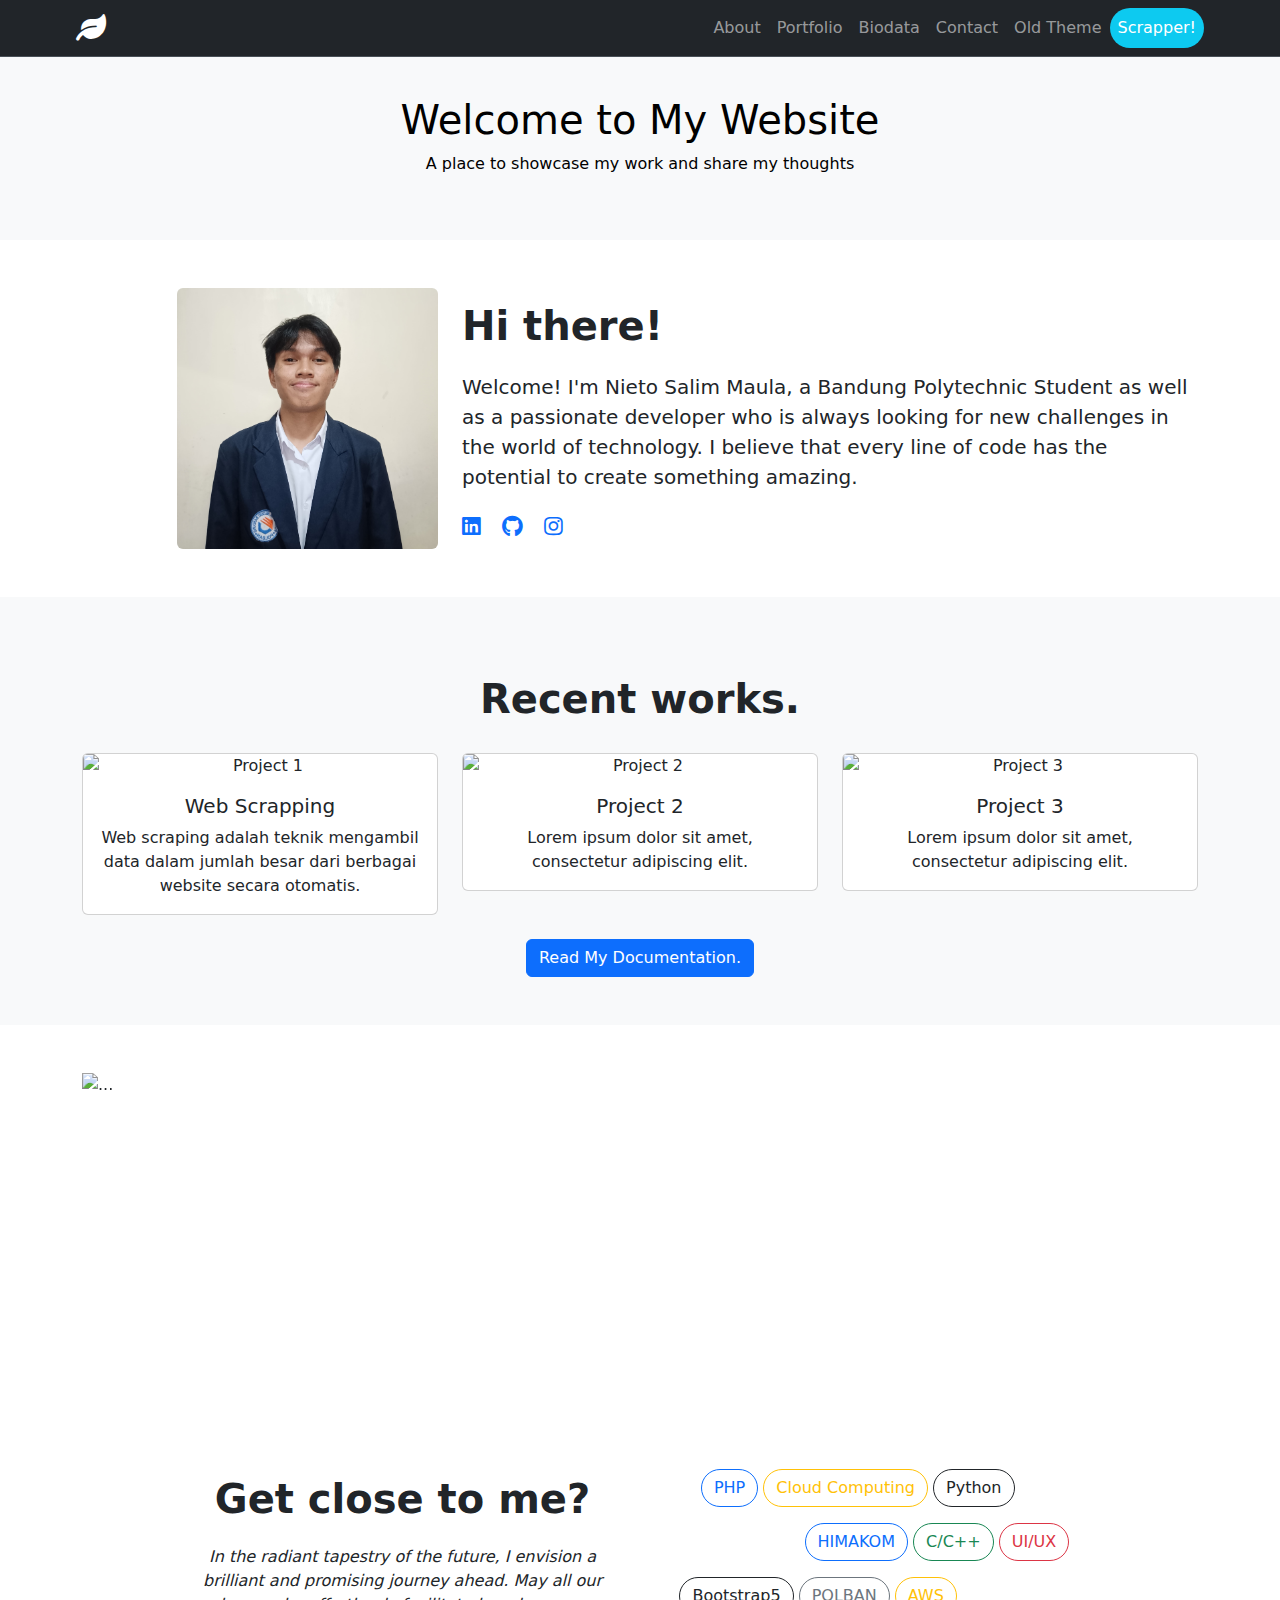
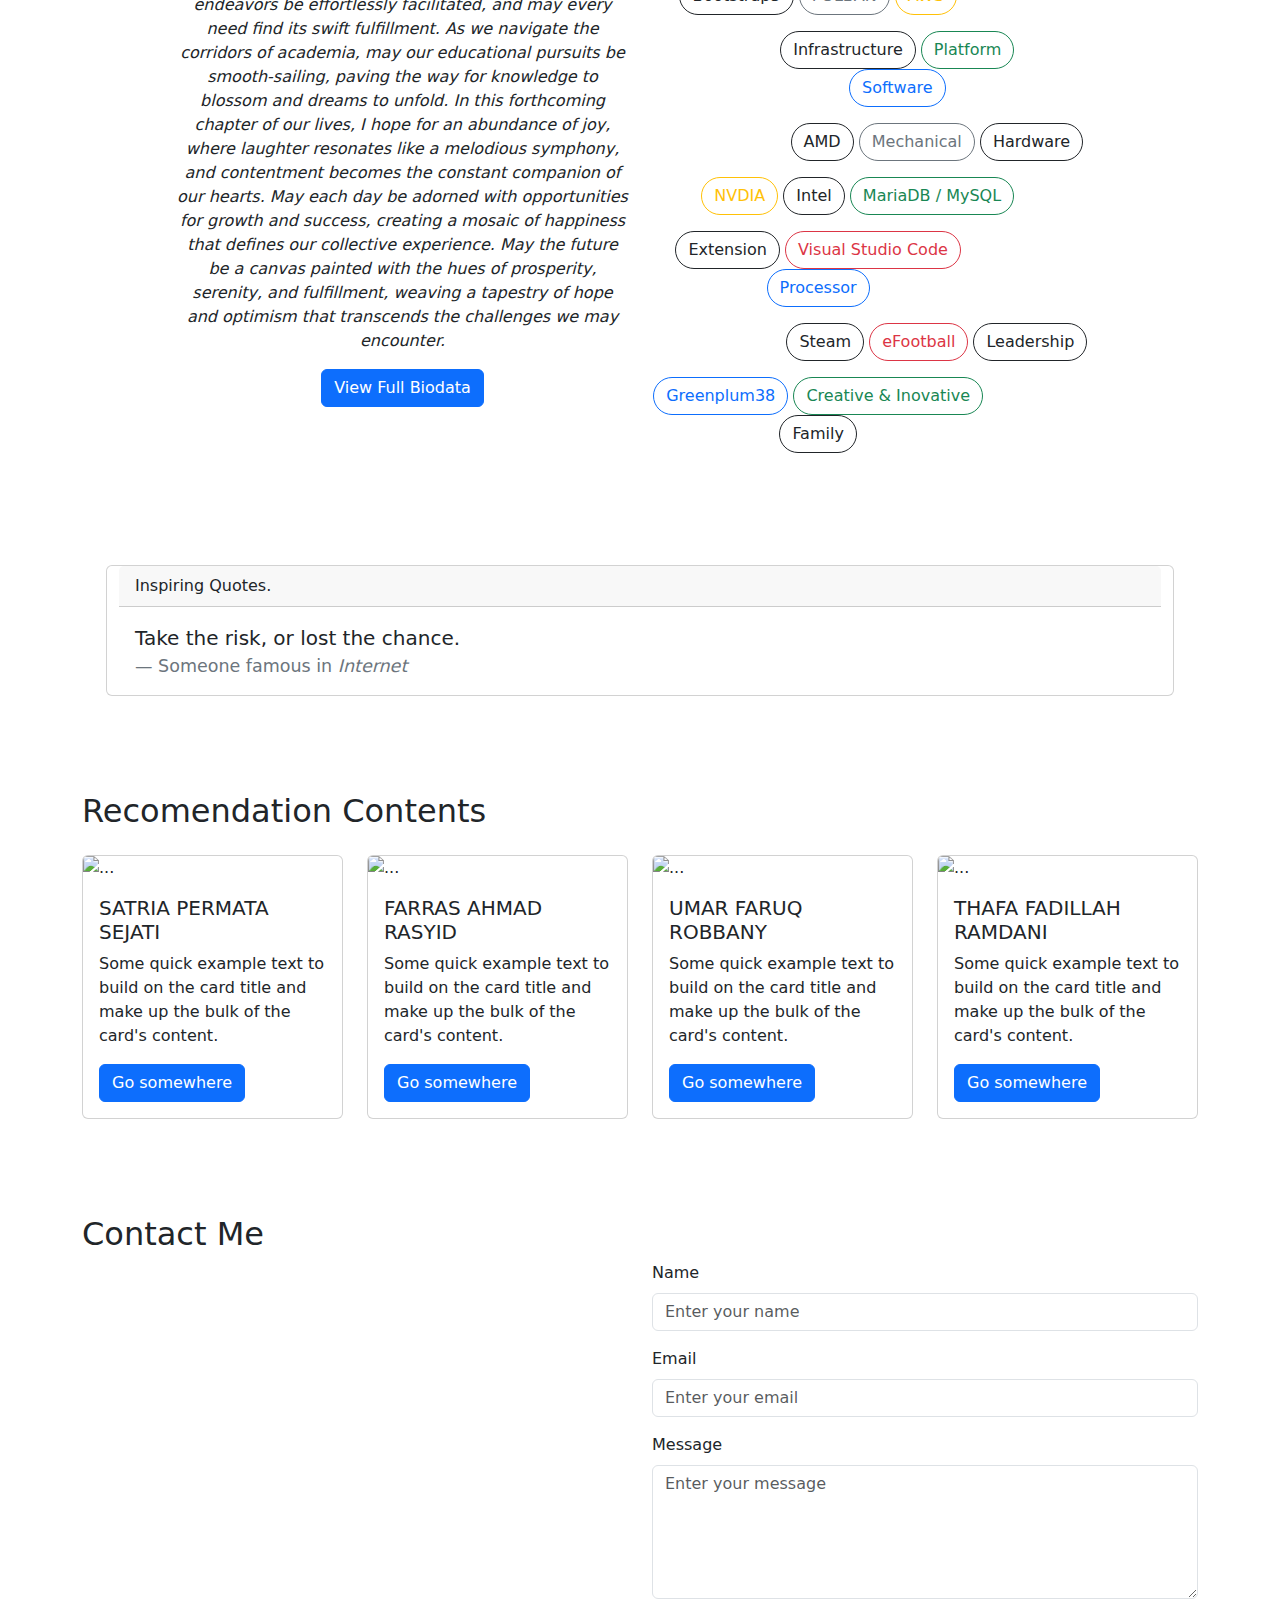
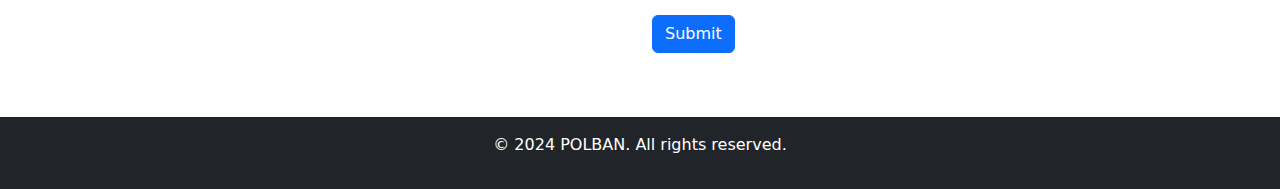
==== commit 21f72adc: "solve: js" ====
--- a/index.html
+++ b/index.html
@@ -11,7 +11,7 @@
 
 <body>
     <nav class="navbar navbar-expand-lg navbar-light fixed-top bg-dark border-bottom border-body" data-bs-theme="dark">
-        <div class="container">
+        <div class="container" style="max-width: 90%;">
             <a class="navbar-brand" href="index.html"><i class="fas fa-leaf fa-lg"></i></a>
             <button class="navbar-toggler" type="button" data-bs-toggle="collapse" data-bs-target="#navbarNav"
                 aria-controls="navbarNav" aria-expanded="false" aria-label="Toggle navigation">
@@ -40,7 +40,7 @@
                 </ul>
             </div>
         </div>
-    </nav>    
+    </nav>        
 
     <header class="bg-body-tertiary text-black text-center py-5 mt-5">
         <h1>Welcome to My Website</h1>
@@ -73,16 +73,16 @@
                 <div class="fs-1 fw-bold my-4">Recent works.</div>
                 <div class="col-md-4">
                     <div class="card mb-4">
-                        <img src="image1.jpg" class="card-img-top" alt="Project 1">
-                        <div class="card-body">
-                            <h5 class="card-title">Project 1</h5>
-                            <p class="card-text">Lorem ipsum dolor sit amet, consectetur adipiscing elit.</p>
+                        <img src="img/photo_4.png" class="card-img-top" alt="Project 1">
+                        <div class="card-body">
+                            <h5 class="card-title">Web Scrapping</h5>
+                            <p class="card-text">Web scraping adalah teknik mengambil data dalam jumlah besar dari berbagai website secara otomatis.</p>
                         </div>
                     </div>
                 </div>
                 <div class="col-md-4">
                     <div class="card mb-4">
-                        <img src="image2.jpg" class="card-img-top" alt="Project 2">
+                        <img src="img/photo_6.png" class="card-img-top" alt="Project 2">
                         <div class="card-body">
                             <h5 class="card-title">Project 2</h5>
                             <p class="card-text">Lorem ipsum dolor sit amet, consectetur adipiscing elit.</p>
@@ -91,7 +91,7 @@
                 </div>
                 <div class="col-md-4">
                     <div class="card mb-4">
-                        <img src="image3.jpg" class="card-img-top" alt="Project 3">
+                        <img src="img/photo_7.png" class="card-img-top" alt="Project 3">
                         <div class="card-body">
                             <h5 class="card-title">Project 3</h5>
                             <p class="card-text">Lorem ipsum dolor sit amet, consectetur adipiscing elit.</p>
@@ -162,65 +162,65 @@
                 <div class="col-md-5">
                     <div class="row">
                         <div class="col-9 offset-1">
-                            <button type="button" class="btn btn-outline-dark rounded-pill">PHP</button>
-                            <button type="button" class="btn btn-outline-dark rounded-pill">Cloud Computing</button>
+                            <button type="button" class="btn btn-outline-primary rounded-pill">PHP</button>
+                            <button type="button" class="btn btn-outline-warning rounded-pill">Cloud Computing</button>
                             <button type="button" class="btn btn-outline-dark rounded-pill">Python</button>
                         </div>
                     </div>
                     <div class="row my-3">
                         <div class="col-9 offset-3">
-                            <button type="button" class="btn btn-outline-dark rounded-pill">PHP</button>
-                            <button type="button" class="btn btn-outline-dark rounded-pill">Cloud Computing</button>
-                            <button type="button" class="btn btn-outline-dark rounded-pill">Python</button>
+                            <button type="button" class="btn btn-outline-primary rounded-pill">HIMAKOM</button>
+                            <button type="button" class="btn btn-outline-success rounded-pill">C/C++</button>
+                            <button type="button" class="btn btn-outline-danger rounded-pill">UI/UX</button>
                         </div>
                     </div>
                     <div class="row my-3">
                         <div class="col-9">
-                            <button type="button" class="btn btn-outline-dark rounded-pill">PHP</button>
-                            <button type="button" class="btn btn-outline-dark rounded-pill">Cloud Computing</button>
-                            <button type="button" class="btn btn-outline-dark rounded-pill">Python</button>
+                            <button type="button" class="btn btn-outline-dark rounded-pill">Bootstrap5</button>
+                            <button type="button" class="btn btn-outline-secondary rounded-pill">POLBAN</button>
+                            <button type="button" class="btn btn-outline-warning rounded-pill">AWS</button>
                         </div>
                     </div>
                     <div class="row my-3">
                         <div class="col-9 offset-2">
-                            <button type="button" class="btn btn-outline-dark rounded-pill">PHP</button>
-                            <button type="button" class="btn btn-outline-dark rounded-pill">Cloud Computing</button>
-                            <button type="button" class="btn btn-outline-dark rounded-pill">Python</button>
+                            <button type="button" class="btn btn-outline-dark rounded-pill">Infrastructure</button>
+                            <button type="button" class="btn btn-outline-success rounded-pill">Platform</button>
+                            <button type="button" class="btn btn-outline-primary rounded-pill">Software</button>
                         </div>
                     </div>
                     <div class="row my-3">
                         <div class="col-9 offset-3">
-                            <button type="button" class="btn btn-outline-dark rounded-pill">PHP</button>
-                            <button type="button" class="btn btn-outline-dark rounded-pill">Cloud Computing</button>
-                            <button type="button" class="btn btn-outline-dark rounded-pill">Python</button>
+                            <button type="button" class="btn btn-outline-dark rounded-pill">AMD</button>
+                            <button type="button" class="btn btn-outline-secondary rounded-pill">Mechanical</button>
+                            <button type="button" class="btn btn-outline-dark rounded-pill">Hardware</button>
                         </div>
                     </div>
                     <div class="row my-3">
                         <div class="col-9 offset-1">
-                            <button type="button" class="btn btn-outline-dark rounded-pill">PHP</button>
-                            <button type="button" class="btn btn-outline-dark rounded-pill">Cloud Computing</button>
-                            <button type="button" class="btn btn-outline-dark rounded-pill">Python</button>
+                            <button type="button" class="btn btn-outline-warning rounded-pill">NVDIA</button>
+                            <button type="button" class="btn btn-outline-dark rounded-pill">Intel</button>
+                            <button type="button" class="btn btn-outline-success rounded-pill">MariaDB / MySQL</button>
                         </div>
                     </div>
                     <div class="row my-3">
                         <div class="col-9">
-                            <button type="button" class="btn btn-outline-dark rounded-pill">PHP</button>
-                            <button type="button" class="btn btn-outline-dark rounded-pill">Cloud Computing</button>
-                            <button type="button" class="btn btn-outline-dark rounded-pill">Python</button>
+                            <button type="button" class="btn btn-outline-dark rounded-pill">Extension</button>
+                            <button type="button" class="btn btn-outline-danger rounded-pill">Visual Studio Code</button>
+                            <button type="button" class="btn btn-outline-primary rounded-pill">Processor</button>
                         </div>
                     </div>
                     <div class="row my-3">
                         <div class="col-9 offset-3">
-                            <button type="button" class="btn btn-outline-dark rounded-pill">PHP</button>
-                            <button type="button" class="btn btn-outline-dark rounded-pill">Cloud Computing</button>
-                            <button type="button" class="btn btn-outline-dark rounded-pill">Python</button>
+                            <button type="button" class="btn btn-outline-dark rounded-pill">Steam</button>
+                            <button type="button" class="btn btn-outline-danger rounded-pill">eFootball</button>
+                            <button type="button" class="btn btn-outline-dark rounded-pill">Leadership</button>
                         </div>
                     </div>
                     <div class="row my-3">
                         <div class="col-9">
-                            <button type="button" class="btn btn-outline-dark rounded-pill">PHP</button>
-                            <button type="button" class="btn btn-outline-dark rounded-pill">Cloud Computing</button>
-                            <button type="button" class="btn btn-outline-dark rounded-pill">Python</button>
+                            <button type="button" class="btn btn-outline-primary rounded-pill">Greenplum38</button>
+                            <button type="button" class="btn btn-outline-success rounded-pill">Creative & Inovative</button>
+                            <button type="button" class="btn btn-outline-dark rounded-pill">Family</button>
                         </div>
                     </div>
                 </div>
@@ -235,8 +235,8 @@
                     <div class="card-header"> Inspiring Quotes. </div>
                     <div class="card-body">
                       <blockquote class="blockquote mb-0">
-                        <p>A well-known quote, contained in a blockquote element.</p>
-                        <footer class="blockquote-footer">Someone famous in <cite title="Source Title">Source Title</cite></footer>
+                        <p>Take the risk, or lost the chance.</p>
+                        <footer class="blockquote-footer">Someone famous in <cite title="Source Title">Internet</cite></footer>
                       </blockquote>
                     </div>
                 </div>
@@ -246,45 +246,47 @@
 
     <section id="recommendation" class="py-5">
         <div class="container">
-            <h2>Recomendation Contents</h2>
+            <div class="row mb-3">
+                <h2>Recomendation Contents</h2>
+            </div>
             <div class="row">
                 <div class="col-md-3">
                     <div class="card">
-                        <img src="..." class="card-img-top" alt="...">
-                        <div class="card-body">
-                          <h5 class="card-title">Card title</h5>
+                        <img src="img/photo_7.png" class="card-img-top" alt="...">
+                        <div class="card-body">
+                          <h5 class="card-title">SATRIA PERMATA SEJATI</h5>
                           <p class="card-text">Some quick example text to build on the card title and make up the bulk of the card's content.</p>
-                          <a href="#" class="btn btn-primary">Go somewhere</a>
+                          <a href="https://weirdokitten.github.io/" class="btn btn-primary">Go somewhere</a>
                         </div>
                     </div>
                 </div>
                 <div class="col-md-3">
                     <div class="card">
-                        <img src="..." class="card-img-top" alt="...">
-                        <div class="card-body">
-                          <h5 class="card-title">Card title</h5>
+                        <img src="img/photo_3.png" class="card-img-top" alt="...">
+                        <div class="card-body">
+                          <h5 class="card-title">FARRAS AHMAD RASYID</h5>
                           <p class="card-text">Some quick example text to build on the card title and make up the bulk of the card's content.</p>
-                          <a href="#" class="btn btn-primary">Go somewhere</a>
+                          <a href="https://bamoebin.github.io/" class="btn btn-primary">Go somewhere</a>
                         </div>
                     </div>
                 </div>
                 <div class="col-md-3">
                     <div class="card">
-                        <img src="..." class="card-img-top" alt="...">
-                        <div class="card-body">
-                          <h5 class="card-title">Card title</h5>
+                        <img src="img/photo_4.png" class="card-img-top" alt="...">
+                        <div class="card-body">
+                          <h5 class="card-title">UMAR FARUQ ROBBANY</h5>
                           <p class="card-text">Some quick example text to build on the card title and make up the bulk of the card's content.</p>
-                          <a href="#" class="btn btn-primary">Go somewhere</a>
+                          <a href="https://ufarqrobbany.github.io/" class="btn btn-primary">Go somewhere</a>
                         </div>
                     </div>
                 </div>
                 <div class="col-md-3">
                     <div class="card">
-                        <img src="..." class="card-img-top" alt="...">
-                        <div class="card-body">
-                          <h5 class="card-title">Card title</h5>
+                        <img src="img/photo_2.png" class="card-img-top" alt="...">
+                        <div class="card-body">
+                          <h5 class="card-title">THAFA FADILLAH RAMDANI</h5>
                           <p class="card-text">Some quick example text to build on the card title and make up the bulk of the card's content.</p>
-                          <a href="#" class="btn btn-primary">Go somewhere</a>
+                          <a href="https://allthaf.github.io/" class="btn btn-primary">Go somewhere</a>
                         </div>
                     </div>
                 </div>
@@ -295,21 +297,28 @@
     <section id="contact" class="py-5">
         <div class="container">
             <h2>Contact Me</h2>
-            <form>
-                <div class="mb-3">
-                    <label for="name" class="form-label">Name</label>
-                    <input type="text" class="form-control" id="name" placeholder="Enter your name">
-                </div>
-                <div class="mb-3">
-                    <label for="email" class="form-label">Email</label>
-                    <input type="email" class="form-control" id="email" placeholder="Enter your email">
-                </div>
-                <div class="mb-3">
-                    <label for="message" class="form-label">Message</label>
-                    <textarea class="form-control" id="message" rows="5" placeholder="Enter your message"></textarea>
-                </div>
-                <button type="submit" class="btn btn-primary">Submit</button>
-            </form>
+            <div class="row">
+                <div class="col-12 col-md-6 mb-3">
+                    <iframe src="https://www.google.com/maps/embed?pb=!1m18!1m12!1m3!1d3961.153471450742!2d107.57119757483498!3d-6.872207393126524!2m3!1f0!2f0!3f0!3m2!1i1024!2i768!4f13.1!3m3!1m2!1s0x2e68e420abc30acf%3A0x10569255865460a5!2sPoliteknik%20Negeri%20Bandung!5e0!3m2!1sid!2sid!4v1713242395327!5m2!1sid!2sid" width="100%" height="100%" style="border:0;" allowfullscreen="" loading="lazy"></iframe>
+                </div>
+                <div class="col-12 col-md-6 mb-3">
+                    <form>
+                        <div class="mb-3">
+                            <label for="name" class="form-label">Name</label>
+                            <input type="text" class="form-control" id="name" placeholder="Enter your name">
+                        </div>
+                        <div class="mb-3">
+                            <label for="email" class="form-label">Email</label>
+                            <input type="email" class="form-control" id="email" placeholder="Enter your email">
+                        </div>
+                        <div class="mb-3">
+                            <label for="message" class="form-label">Message</label>
+                            <textarea class="form-control" id="message" rows="5" placeholder="Enter your message"></textarea>
+                        </div>
+                        <button type="submit" class="btn btn-primary">Submit</button>
+                    </form>
+                </div>
+            </div>
         </div>
     </section>
 
